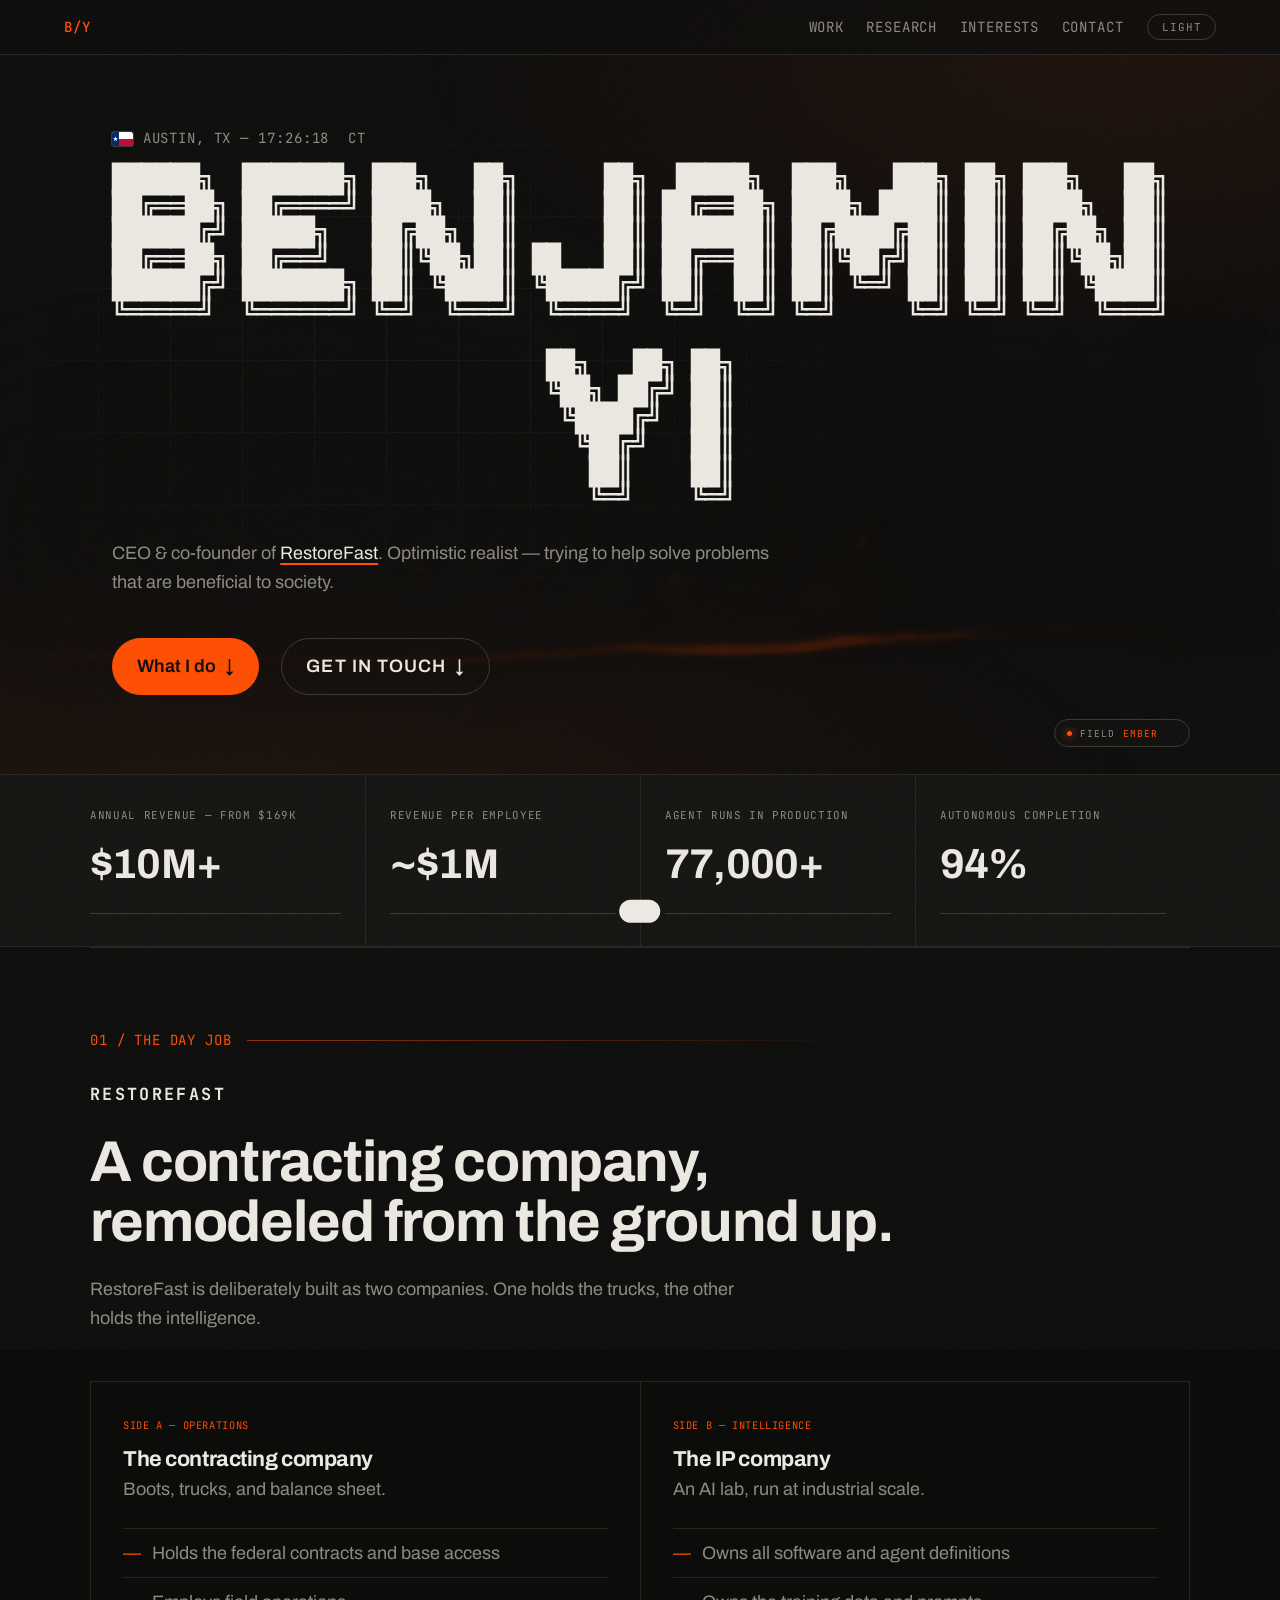
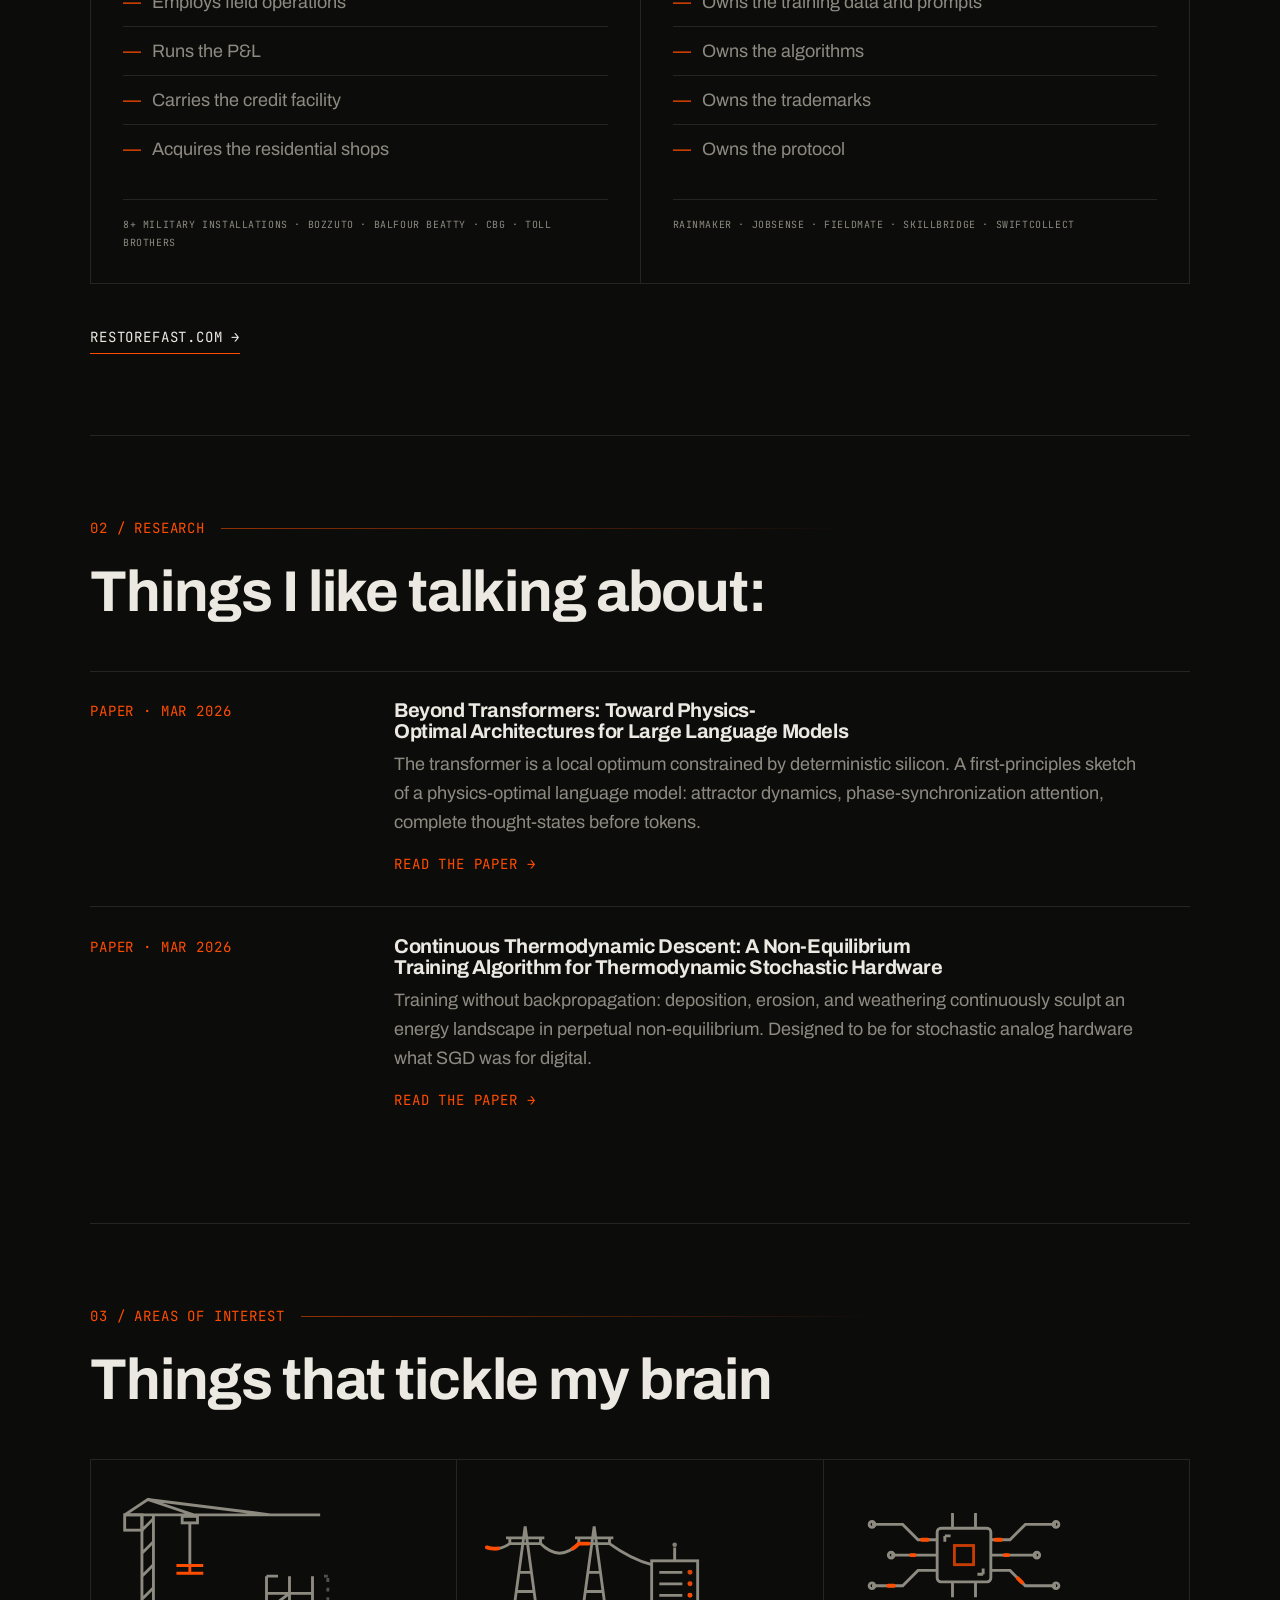
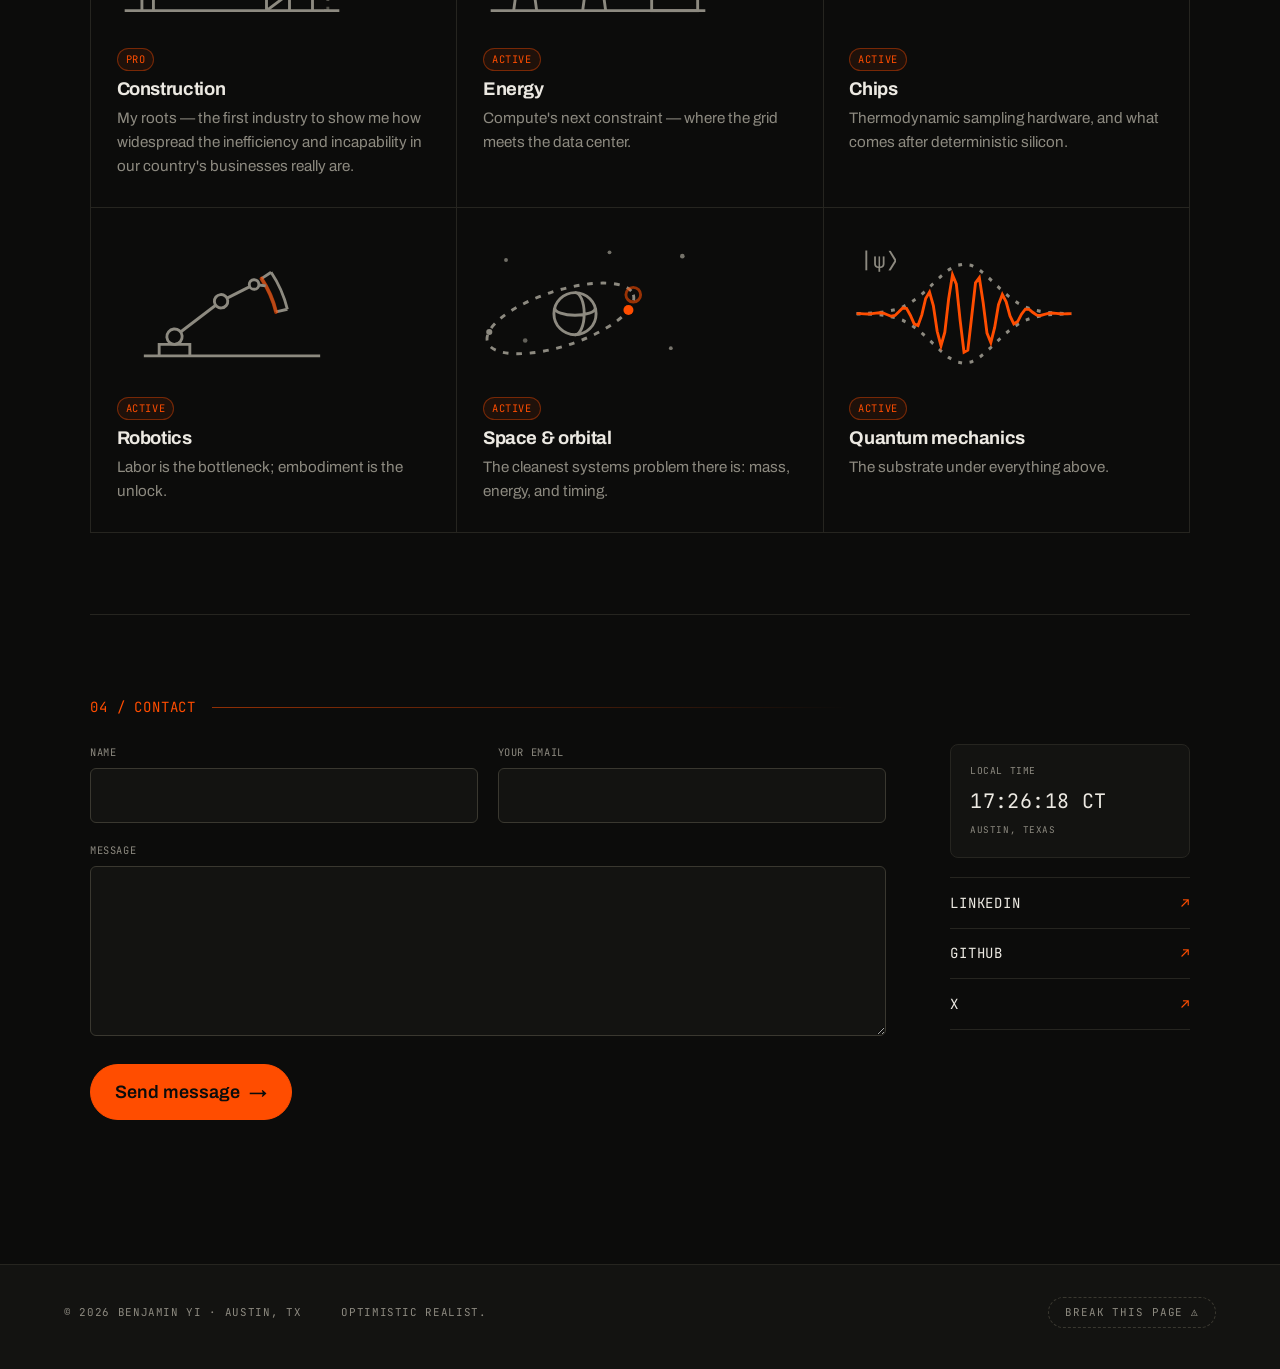
==== index.html @ d6b9c9cd "Add a ThreeUI-inspired interaction layer Draws on the ThreeUI catalog (procedural backgrounds, point" ====
<!doctype html>
<html lang="en" data-theme="dark">
<head>
  <meta charset="utf-8">
  <meta name="viewport" content="width=device-width, initial-scale=1">
  <title>Benjamin Yi — CEO &amp; Co-Founder, RestoreFast</title>
  <meta name="description" content="Benjamin Yi is CEO &amp; co-founder of RestoreFast, an AI-native contracting platform serving military housing nationwide — $169K to $10M+ in 18 months with a team of ten and a proprietary agent runtime.">
  <link rel="canonical" href="https://benyi.ai/">
  <meta property="og:title" content="Benjamin Yi — CEO &amp; Co-Founder, RestoreFast">
  <meta property="og:description" content="CEO &amp; co-founder of RestoreFast, an AI-native contracting platform serving military housing nationwide. Research on thermodynamic computing for language models.">
  <meta property="og:type" content="website">
  <meta property="og:url" content="https://benyi.ai/">
  <meta property="og:image" content="https://benyi.ai/og.png">
  <meta property="og:image:width" content="1200">
  <meta property="og:image:height" content="630">
  <meta name="twitter:card" content="summary_large_image">
  <meta name="theme-color" content="#0c0c0b">

  <link rel="icon" href="/favicon.ico" sizes="any">
  <link rel="icon" type="image/svg+xml" href="/favicon.svg">
  <link rel="icon" type="image/png" sizes="48x48" href="/icon-48.png">
  <link rel="apple-touch-icon" href="/apple-touch-icon.png">
  <link rel="manifest" href="/site.webmanifest">

  <link rel="preconnect" href="https://fonts.googleapis.com">
  <link rel="preconnect" href="https://fonts.gstatic.com" crossorigin>
  <link href="https://fonts.googleapis.com/css2?family=Archivo:wdth,wght@62..125,100..900&family=JetBrains+Mono:wght@400;500&display=swap" rel="stylesheet">

  <link rel="stylesheet" href="styles.css">

  <script>
    // Set theme before first paint to avoid a flash of the wrong scheme.
    (function () {
      document.documentElement.classList.add('js');
      try {
        var t = localStorage.getItem('theme');
        if (!t) t = 'dark'; // site defaults to dark; toggle preference persists
        document.documentElement.dataset.theme = t;
      } catch (e) { /* default stays dark */ }
    })();
  </script>

  <script type="application/ld+json">
  {
    "@context": "https://schema.org",
    "@type": "Person",
    "name": "Benjamin Yi",
    "url": "https://benyi.ai",
    "jobTitle": "CEO & Co-Founder",
    "worksFor": { "@type": "Organization", "name": "RestoreFast", "url": "https://www.restorefast.com" },
    "alumniOf": { "@type": "CollegeOrUniversity", "name": "University of Maryland - College Park" },
    "address": { "@type": "PostalAddress", "addressLocality": "Austin", "addressRegion": "TX", "addressCountry": "US" },
    "sameAs": [
      "https://www.linkedin.com/in/bencyi",
      "https://github.com/bencyi",
      "https://x.com/benc_yi"
    ]
  }
  </script>
</head>
<body>
  <a class="skip mono" href="#work">Skip the intro →</a>

  <!-- Film grain over everything; purely decorative. -->
  <div class="noise" aria-hidden="true"></div>

  <header class="site-head">
    <a class="mark mono" href="#top" aria-label="Benjamin Yi — back to top">B/Y</a>
    <nav class="site-nav site-nav--dock mono" aria-label="Primary">
      <a href="#work">Work</a>
      <a href="#research">Research</a>
      <a href="#interests">Interests</a>
      <a href="#contact">Contact</a>
    </nav>
    <button id="themeToggle" class="theme-toggle mono" type="button" aria-label="Switch color theme">
      <span class="theme-toggle__dark">DARK</span><span class="theme-toggle__light">LIGHT</span>
    </button>
  </header>

  <main id="top">

    <!-- ============ HERO ============ -->
    <section class="hero" aria-label="Introduction">
      <p class="eyebrow mono">
        <svg class="hero__flag" viewBox="0 0 24 16" aria-label="Texas flag" role="img">
          <rect width="24" height="16" fill="#fff"/>
          <rect y="8" width="24" height="8" fill="#bf0a30"/>
          <rect width="8" height="16" fill="#002868"/>
          <polygon fill="#fff" points="4,5.2 4.71,7.03 6.66,7.13 5.14,8.37 5.65,10.27 4,9.2 2.35,10.27 2.86,8.37 1.34,7.13 3.29,7.03"/>
        </svg>
        AUSTIN, TX — <time id="clock" datetime="">--:--:--</time>&nbsp;CT
      </p>

      <h1 id="heroName" class="hero__name" aria-label="Benjamin Yi">
<pre id="heroAscii" class="hero__ascii" aria-hidden="true">
██████╗  ███████╗ ███╗   ██╗      ██╗  █████╗  ███╗   ███╗ ██╗ ███╗   ██╗
██╔══██╗ ██╔════╝ ████╗  ██║      ██║ ██╔══██╗ ████╗ ████║ ██║ ████╗  ██║
██████╔╝ █████╗   ██╔██╗ ██║      ██║ ███████║ ██╔████╔██║ ██║ ██╔██╗ ██║
██╔══██╗ ██╔══╝   ██║╚██╗██║ ██   ██║ ██╔══██║ ██║╚██╔╝██║ ██║ ██║╚██╗██║
██████╔╝ ███████╗ ██║ ╚████║ ╚█████╔╝ ██║  ██║ ██║ ╚═╝ ██║ ██║ ██║ ╚████║
╚═════╝  ╚══════╝ ╚═╝  ╚═══╝  ╚════╝  ╚═╝  ╚═╝ ╚═╝     ╚═╝ ╚═╝ ╚═╝  ╚═══╝

██╗   ██╗ ██╗
╚██╗ ██╔╝ ██║
 ╚████╔╝  ██║
  ╚██╔╝   ██║
   ██║    ██║
   ╚═╝    ╚═╝</pre>
      </h1>

      <p class="lede">
        CEO &amp; co-founder of <a href="https://www.restorefast.com" rel="noopener">RestoreFast</a>.
        Optimistic realist — trying to help solve problems that are beneficial to society.
      </p>

      <div class="hero__cta">
        <a class="btn" href="#work">What I do <span aria-hidden="true">↓</span></a>
        <a class="btn btn--ghost mono" href="#contact">GET IN TOUCH <span aria-hidden="true">↓</span></a>
      </div>

      <!-- Variant picker for the procedural field behind the name.
           Revealed by main.js only once a WebGL context actually exists. -->
      <button id="fieldCtl" class="field-ctl" type="button" hidden
              title="Cycle the procedural field behind the name">
        <span class="field-ctl__dot" aria-hidden="true"></span>
        FIELD<span class="field-ctl__val" id="fieldCtlVal">EMBER</span>
      </button>
    </section>

    <!-- ============ STATS ============ -->
    <section class="stats" aria-label="By the numbers">
      <dl class="stats__grid">
        <div class="stat reveal" style="--scan-delay: 0ms">
          <dt class="mono">ANNUAL REVENUE — FROM $169K</dt>
          <dd><span class="count" data-count="10" data-prefix="$" data-suffix="M+">$10M+</span><span class="stat__meter" aria-hidden="true"></span></dd>
        </div>
        <div class="stat reveal" style="--scan-delay: 90ms">
          <dt class="mono">REVENUE PER EMPLOYEE</dt>
          <dd>~$1M<span class="stat__meter" aria-hidden="true"></span></dd>
        </div>
        <div class="stat reveal" style="--scan-delay: 180ms">
          <dt class="mono">AGENT RUNS IN PRODUCTION</dt>
          <dd><span class="count" data-count="77000" data-suffix="+">77,000+</span><span class="stat__meter" aria-hidden="true"></span></dd>
        </div>
        <div class="stat reveal" style="--scan-delay: 270ms">
          <dt class="mono">AUTONOMOUS COMPLETION</dt>
          <dd><span class="count" data-count="94" data-suffix="%">94%</span><span class="stat__meter" aria-hidden="true"></span></dd>
        </div>
      </dl>
    </section>

    <!-- ============ 01 WORK ============ -->
    <section id="work" class="section">
      <p class="section__no mono reveal">01 / THE DAY JOB</p>
      <span class="split__brand reveal">
        <img class="rf-logo rf-logo--ondark" src="https://www.restorefast.com/brand/logo-light.png" alt="RestoreFast" loading="lazy"
             onerror="this.closest('.split__brand').classList.add('noimg')">
        <img class="rf-logo rf-logo--onlight" src="https://www.restorefast.com/brand/logo.png" alt="RestoreFast" loading="lazy"
             onerror="this.closest('.split__brand').classList.add('noimg')">
        <span class="split__wordmark mono" aria-hidden="true">RESTOREFAST</span>
      </span>
      <h2 class="reveal">A contracting company, remodeled from the ground&nbsp;up.</h2>
      <p class="section__intro reveal">
        RestoreFast is deliberately built as two companies. One holds the trucks,
        the other holds the intelligence.
      </p>

      <div class="split reveal">
        <article class="split__panel spot">
          <p class="split__label mono">SIDE A — OPERATIONS</p>
          <h3>The contracting company</h3>
          <p class="split__sub">Boots, trucks, and balance sheet.</p>
          <ul class="split__list">
            <li>Holds the federal contracts and base access</li>
            <li>Employs field operations</li>
            <li>Runs the P&amp;L</li>
            <li>Carries the credit facility</li>
            <li>Acquires the residential shops</li>
          </ul>
          <p class="split__foot mono">8+ MILITARY INSTALLATIONS · BOZZUTO · BALFOUR BEATTY · CBG · TOLL BROTHERS</p>
        </article>

        <article class="split__panel spot">
          <p class="split__label mono">SIDE B — INTELLIGENCE</p>
          <h3>The IP company</h3>
          <p class="split__sub">An AI lab, run at industrial scale.</p>
          <ul class="split__list">
            <li>Owns all software and agent definitions</li>
            <li>Owns the training data and prompts</li>
            <li>Owns the algorithms</li>
            <li>Owns the trademarks</li>
            <li>Owns the protocol</li>
          </ul>
          <p class="split__foot mono">RAINMAKER · JOBSENSE · FIELDMATE · SKILLBRIDGE · SWIFTCOLLECT</p>
        </article>
      </div>

      <a class="section__link mono reveal" href="https://www.restorefast.com" rel="noopener">RESTOREFAST.COM <span aria-hidden="true">→</span></a>
    </section>


    <!-- ============ 02 RESEARCH ============ -->
    <section id="research" class="section">
      <p class="section__no mono reveal">02 / RESEARCH</p>
      <h2 class="reveal">Things I like talking&nbsp;about:</h2>

      <ul class="rows rows--papers">
        <li class="row row--paper spot reveal">
          <a class="paper-link" href="papers/beyond-transformers.html">
            <span class="row__tag mono">PAPER · MAR 2026</span>
            <span class="paper-link__body">
              <h3>Beyond Transformers: Toward Physics-Optimal Architectures for Large Language Models</h3>
              <p>The transformer is a local optimum constrained by deterministic silicon. A
                 first-principles sketch of a physics-optimal language model: attractor dynamics,
                 phase-synchronization attention, complete thought-states before tokens.</p>
              <span class="mono paper-link__cta">READ THE PAPER <span aria-hidden="true">→</span></span>
            </span>
          </a>
        </li>
        <li class="row row--paper spot reveal">
          <a class="paper-link" href="papers/continuous-thermodynamic-descent.html">
            <span class="row__tag mono">PAPER · MAR 2026</span>
            <span class="paper-link__body">
              <h3>Continuous Thermodynamic Descent: A Non-Equilibrium Training Algorithm for Thermodynamic Stochastic Hardware</h3>
              <p>Training without backpropagation: deposition, erosion, and weathering continuously
                 sculpt an energy landscape in perpetual non-equilibrium. Designed to be for
                 stochastic analog hardware what SGD was for digital.</p>
              <span class="mono paper-link__cta">READ THE PAPER <span aria-hidden="true">→</span></span>
            </span>
          </a>
        </li>
      </ul>
    </section>

    <!-- ============ 03 INTERESTS ============ -->
    <section id="interests" class="section">
      <p class="section__no mono reveal">03 / AREAS OF INTEREST</p>
      <h2 class="reveal">Things that tickle my&nbsp;brain</h2>

      <ul class="interests">
        <li class="icard spot reveal">
          <!-- A working tower crane: hoist a beam, traverse the jib, place it
               on the building going up at right. One 11s pick-and-place cycle;
               every leg eased, all animations share the master clock. -->
          <svg class="icard__art" viewBox="0 0 120 70" fill="none" stroke="currentColor" stroke-width="1.5" aria-hidden="true">
            <path d="M4 64 H116"/>
            <path d="M13 64 V14 M19 64 V14 M13 58 L19 52 M13 46 L19 40 M13 34 L19 28 M13 22 L19 16"/>
            <path d="M4 14 H106 M4 14 L16 6 L40 14 M16 6 L80 14"/>
            <rect x="4" y="14" width="9" height="8"/>
            <path d="M78 64 V46 M102 64 V46 M90 64 V46 M78 55 H102 M78 64 L90 55 M78 46 H84"/>
            <path d="M110 64 V46 M108 64 H112 M108 46 H112" stroke-dasharray="2 3" opacity="0.55"/>
            <g class="acc" opacity="0">
              <animate attributeName="opacity" values="0;0;1;1;0" keyTimes="0;0.66;0.68;0.97;1" dur="11s" repeatCount="indefinite"/>
              <path d="M86 42 H100 M86 46 H100 M93 42 V46"/>
            </g>
            <line class="acc" x1="78" y1="46" x2="102" y2="46" opacity="0">
              <animate attributeName="opacity" values="0;0;0.8;0;0" keyTimes="0;0.68;0.72;0.84;1" dur="11s" repeatCount="indefinite"/>
            </line>
            <g>
              <animateTransform attributeName="transform" type="translate" calcMode="spline"
                values="38 0;38 0;93 0;93 0;38 0;38 0" keyTimes="0;0.28;0.5;0.84;0.94;1"
                keySplines="0 0 1 1;0.42 0 0.58 1;0 0 1 1;0.42 0 0.58 1;0 0 1 1"
                dur="11s" repeatCount="indefinite"/>
              <rect x="-4" y="14.8" width="8" height="3.4"/>
              <line x1="0" y1="18.2" x2="0" y2="52">
                <animate attributeName="y2" calcMode="spline"
                  values="52;52;24;24;37;37;22;22;52" keyTimes="0;0.05;0.25;0.52;0.66;0.72;0.82;0.94;1"
                  keySplines="0 0 1 1;0.42 0 0.58 1;0 0 1 1;0.42 0 0.58 1;0 0 1 1;0.42 0 0.58 1;0 0 1 1;0.3 0 0.5 1"
                  dur="11s" repeatCount="indefinite"/>
              </line>
              <g>
                <animateTransform attributeName="transform" type="translate" calcMode="spline"
                  values="0 52;0 52;0 24;0 24;0 37;0 37;0 22;0 22;0 52" keyTimes="0;0.05;0.25;0.52;0.66;0.72;0.82;0.94;1"
                  keySplines="0 0 1 1;0.42 0 0.58 1;0 0 1 1;0.42 0 0.58 1;0 0 1 1;0.42 0 0.58 1;0 0 1 1;0.3 0 0.5 1"
                  dur="11s" repeatCount="indefinite"/>
                <path d="M0 0 V5"/>
                <g class="acc">
                  <animate attributeName="opacity" values="1;1;0;0" keyTimes="0;0.66;0.68;1" dur="11s" repeatCount="indefinite"/>
                  <path d="M-7 5 H7 M-7 9 H7 M0 5 V9"/>
                </g>
              </g>
            </g>
          </svg>
          <span class="icard__tag mono">PRO</span>
          <h3>Construction</h3>
          <p>My roots — the first industry to show me how widespread the
             inefficiency and incapability in our country's businesses really are.</p>
        </li>

        <li class="icard spot reveal">
          <!-- Where the grid meets the data center, literally: HV pylons,
               sagging conductors, power pulses riding the line, and a data
               center whose load LEDs blink in rhythm with each arrival. -->
          <svg class="icard__art" viewBox="0 0 120 70" fill="none" stroke="currentColor" stroke-width="1.5" aria-hidden="true">
            <path d="M4 64 H116"/>
            <path d="M16 64 L22 20 M28 64 L22 20 M12 26 H32 M14 26 V29 M30 26 V29 M18.7 44 H25.3 M17.4 54 H26.6"/>
            <path d="M52 64 L58 20 M64 64 L58 20 M48 26 H68 M50 26 V29 M66 26 V29 M54.7 44 H61.3 M53.4 54 H62.6"/>
            <path d="M2 31 Q8 33 14 29 L30 29 Q40 39 50 29 L66 29 Q77 37 88 40"/>
            <rect x="88" y="38" width="24" height="26"/>
            <path d="M92 44 H104 M92 50 H104 M92 56 H104 M100 38 V31"/>
            <circle cx="100" cy="29.6" r="1.2" fill="currentColor" stroke="none">
              <animate attributeName="opacity" values="0.3;1;0.3" dur="2.8s" repeatCount="indefinite"/>
            </circle>
            <path class="acc" d="M2 31 Q8 33 14 29 L30 29 Q40 39 50 29 L66 29 Q77 37 88 40"
                  pathLength="100" stroke-width="2" stroke-linecap="round"
                  stroke-dasharray="10 190" stroke-dashoffset="10">
              <animate attributeName="stroke-dashoffset" values="10;-100" dur="2.8s" repeatCount="indefinite"/>
            </path>
            <path class="acc" d="M2 31 Q8 33 14 29 L30 29 Q40 39 50 29 L66 29 Q77 37 88 40"
                  pathLength="100" stroke-width="2" stroke-linecap="round"
                  stroke-dasharray="10 190" stroke-dashoffset="10">
              <animate attributeName="stroke-dashoffset" values="10;-100" dur="2.8s" begin="1.4s" repeatCount="indefinite"/>
            </path>
            <circle class="acc" cx="108" cy="44" r="1.3" fill="currentColor" stroke="none" opacity="0.5">
              <animate attributeName="opacity" values="0.25;1;0.25" keyTimes="0;0.12;1" dur="1.4s" begin="1.15s" repeatCount="indefinite"/>
            </circle>
            <circle class="acc" cx="108" cy="50" r="1.3" fill="currentColor" stroke="none" opacity="0.5">
              <animate attributeName="opacity" values="0.25;1;0.25" keyTimes="0;0.12;1" dur="1.4s" begin="1.25s" repeatCount="indefinite"/>
            </circle>
            <circle class="acc" cx="108" cy="56" r="1.3" fill="currentColor" stroke="none" opacity="0.5">
              <animate attributeName="opacity" values="0.25;1;0.25" keyTimes="0;0.12;1" dur="1.4s" begin="1.35s" repeatCount="indefinite"/>
            </circle>
          </svg>
          <span class="icard__tag mono">ACTIVE</span>
          <h3>Energy</h3>
          <p>Compute's next constraint — where the grid meets the data center.</p>
        </li>

        <li class="icard spot reveal">
          <!-- A die on its board: Manhattan-routed traces with signal pulses
               flowing in on the left, out on the right, the core breathing. -->
          <svg class="icard__art" viewBox="0 0 120 70" fill="none" stroke="currentColor" stroke-width="1.5" aria-hidden="true">
            <rect x="46" y="21" width="28" height="28" rx="2"/>
            <rect class="acc" x="55" y="30" width="10" height="10">
              <animate attributeName="opacity" values="0.5;1;0.5" keyTimes="0;0.5;1" calcMode="spline"
                keySplines="0.42 0 0.58 1;0.42 0 0.58 1" dur="3s" repeatCount="indefinite"/>
            </rect>
            <path d="M50 25 H53 M50 25 V28 M70 45 H67 M70 45 V42"/>
            <path d="M46 27 H36 L28 19 H12 M46 35 H22 M46 43 H36 L28 51 H12"/>
            <path d="M74 27 H84 L92 19 H108 M74 35 H98 M74 43 H84 L92 51 H108"/>
            <path d="M54 21 V13 M66 21 V13 M54 49 V57 M66 49 V57"/>
            <circle cx="12" cy="19" r="1.5"/><circle cx="22" cy="35" r="1.5"/><circle cx="12" cy="51" r="1.5"/>
            <circle cx="108" cy="19" r="1.5"/><circle cx="98" cy="35" r="1.5"/><circle cx="108" cy="51" r="1.5"/>
            <path class="acc" d="M46 27 H36 L28 19 H12" pathLength="100" stroke-width="2" stroke-linecap="round"
                  stroke-dasharray="8 192" stroke-dashoffset="-100">
              <animate attributeName="stroke-dashoffset" values="-100;8" dur="2.2s" repeatCount="indefinite"/>
            </path>
            <path class="acc" d="M46 35 H22" pathLength="100" stroke-width="2" stroke-linecap="round"
                  stroke-dasharray="8 192" stroke-dashoffset="-100">
              <animate attributeName="stroke-dashoffset" values="-100;8" dur="3.1s" begin="2s" repeatCount="indefinite"/>
            </path>
            <path class="acc" d="M46 43 H36 L28 51 H12" pathLength="100" stroke-width="2" stroke-linecap="round"
                  stroke-dasharray="8 192" stroke-dashoffset="-100">
              <animate attributeName="stroke-dashoffset" values="-100;8" dur="2.7s" begin="1.2s" repeatCount="indefinite"/>
            </path>
            <path class="acc" d="M74 27 H84 L92 19 H108" pathLength="100" stroke-width="2" stroke-linecap="round"
                  stroke-dasharray="8 192" stroke-dashoffset="8">
              <animate attributeName="stroke-dashoffset" values="8;-100" dur="2s" begin="0.5s" repeatCount="indefinite"/>
            </path>
            <path class="acc" d="M74 35 H98" pathLength="100" stroke-width="2" stroke-linecap="round"
                  stroke-dasharray="8 192" stroke-dashoffset="8">
              <animate attributeName="stroke-dashoffset" values="8;-100" dur="1.9s" begin="2.6s" repeatCount="indefinite"/>
            </path>
            <path class="acc" d="M74 43 H84 L92 51 H108" pathLength="100" stroke-width="2" stroke-linecap="round"
                  stroke-dasharray="8 192" stroke-dashoffset="8">
              <animate attributeName="stroke-dashoffset" values="8;-100" dur="2.5s" begin="1.6s" repeatCount="indefinite"/>
            </path>
          </svg>
          <span class="icard__tag mono">ACTIVE</span>
          <h3>Chips</h3>
          <p>Thermodynamic sampling hardware, and what comes after deterministic silicon.</p>
        </li>

        <li class="icard spot reveal">
          <!-- An articulated arm welding two curved panels. The torch pivots
               about the shoulder, so its tip sweeps an arc of radius 54.6
               about (30,52) — the seam IS that arc, and the bead's dashoffset
               shares the rotation's easing, so the weld front tracks the tip
               exactly. Sparks fly while the bead is laid, then it cools. -->
          <svg class="icard__art" viewBox="0 0 120 70" fill="none" stroke="currentColor" stroke-width="1.5" aria-hidden="true">
            <path d="M14 62 H106"/>
            <path d="M22 62 V56 H38 V62"/>
            <path d="M80.4 18.4 A60.6 60.6 0 0 1 88.9 37.7 M75.4 21.7 L80.4 18.4 M83 39.1 L88.9 37.7"/>
            <path d="M75.4 21.7 A54.6 54.6 0 0 1 83 39.1" opacity="0.45"/>
            <path class="acc" d="M75.4 21.7 A54.6 54.6 0 0 1 83 39.1" pathLength="100" stroke-width="2"
                  stroke-linecap="round" stroke-dasharray="100" stroke-dashoffset="100">
              <animate attributeName="stroke-dashoffset" values="100;0;0" keyTimes="0;0.5;1" calcMode="spline"
                keySplines="0.42 0 0.58 1;0 0 1 1" dur="7s" repeatCount="indefinite"/>
              <animate attributeName="opacity" values="1;1;1;0;0" keyTimes="0;0.58;0.78;0.9;1" dur="7s" repeatCount="indefinite"/>
            </path>
            <g>
              <animateTransform attributeName="transform" type="rotate" calcMode="spline"
                values="-10 30 52;10 30 52;10 30 52;-10 30 52;-10 30 52" keyTimes="0;0.5;0.58;0.94;1"
                keySplines="0.42 0 0.58 1;0 0 1 1;0.42 0 0.58 1;0 0 1 1" dur="7s" repeatCount="indefinite"/>
              <circle cx="30" cy="52" r="4"/>
              <path d="M33.4 49.9 L53 37.8"/>
              <circle cx="56" cy="36" r="3.5"/>
              <path d="M59.3 34.7 L71.7 29.9"/>
              <g>
                <animateTransform attributeName="transform" type="rotate" calcMode="spline"
                  values="5 74 29;-5 74 29;-5 74 29;5 74 29;5 74 29" keyTimes="0;0.5;0.58;0.94;1"
                  keySplines="0.42 0 0.58 1;0 0 1 1;0.42 0 0.58 1;0 0 1 1" dur="7s" repeatCount="indefinite"/>
                <circle cx="74" cy="29" r="2.5"/>
                <path d="M76.5 29.4 L80 30"/>
                <g>
                  <animate attributeName="opacity" values="1;0;1" keyTimes="0;0.52;0.99" calcMode="discrete" dur="7s" repeatCount="indefinite"/>
                  <circle class="acc" cx="80.6" cy="30.1" r="1.1" fill="currentColor" stroke="none"/>
                  <g class="acc" stroke-width="1">
                    <animate attributeName="opacity" values="1;0.3;0.85;0.15" dur="0.16s" repeatCount="indefinite"/>
                    <path d="M80 30 l4 -1.5 M80 30 l3.2 2.2 M80 30 l1.4 -3.6"/>
                  </g>
                </g>
              </g>
            </g>
          </svg>
          <span class="icard__tag mono">ACTIVE</span>
          <h3>Robotics</h3>
          <p>Labor is the bottleneck; embodiment is the unlock.</p>
        </li>

        <li class="icard spot reveal">
          <!-- A real Kepler orbit (e = 0.2, planet at the focus): the keyframes
               sample the eccentric anomaly E at every 15° with keyTimes from
               the mean anomaly M = E − e·sinE, so the satellite genuinely
               speeds up through periapsis and coasts at apoapsis, pinging the
               planet at closest approach. A companion trails half a period
               behind. Stars twinkle on their own clocks. -->
          <svg class="icard__art" viewBox="0 0 120 70" fill="none" stroke="currentColor" stroke-width="1.5" aria-hidden="true">
            <g fill="currentColor" stroke="none">
              <circle cx="12" cy="12" r="1"><animate attributeName="opacity" values="0.25;1;0.25" dur="3.8s" repeatCount="indefinite"/></circle>
              <circle cx="104" cy="10" r="1.2"><animate attributeName="opacity" values="0.25;1;0.25" dur="4.6s" begin="0.7s" repeatCount="indefinite"/></circle>
              <circle cx="98" cy="58" r="1"><animate attributeName="opacity" values="0.25;1;0.25" dur="3.2s" begin="1.9s" repeatCount="indefinite"/></circle>
              <circle cx="22" cy="54" r="1.2"><animate attributeName="opacity" values="0.25;1;0.25" dur="5.1s" begin="1.1s" repeatCount="indefinite"/></circle>
              <circle cx="66" cy="8" r="1"><animate attributeName="opacity" values="0.25;1;0.25" dur="4.3s" begin="2.6s" repeatCount="indefinite"/></circle>
            </g>
            <g transform="rotate(-18 48 40)">
              <ellipse cx="40" cy="40" rx="40" ry="14.4" stroke-dasharray="3 4"/>
            </g>
            <circle cx="48" cy="40" r="11"/>
            <path d="M48 29 A4.8 11 0 0 1 48 51 M37.4 37 A10.6 3.8 0 0 0 58.6 37"/>
            <circle class="acc" cx="78.4" cy="30.1" r="1" opacity="0.9">
              <animate attributeName="r" values="1;9;9" keyTimes="0;0.18;1" dur="12s" repeatCount="indefinite"/>
              <animate attributeName="opacity" values="0.9;0;0" keyTimes="0;0.18;1" dur="12s" repeatCount="indefinite"/>
            </circle>
            <circle cx="2.4" cy="54.8" r="1.6" fill="currentColor" stroke="none">
              <animate attributeName="cx" dur="12s" begin="-6s" repeatCount="indefinite"
                values="78.4;78.3;75.6;70.4;63.3;54.5;44.9;34.9;25.2;16.7;9.7;4.8;2.4;2.5;5.2;10.3;17.5;26.2;35.9;45.9;55.5;64.1;71.1;76;78.4"
                keyTimes="0;0.0334;0.0674;0.1025;0.1391;0.1776;0.2182;0.2609;0.3058;0.3525;0.4008;0.4501;0.5;0.5499;0.5992;0.6475;0.6942;0.7391;0.7818;0.8224;0.8609;0.8975;0.9326;0.9666;1"/>
              <animate attributeName="cy" dur="12s" begin="-6s" repeatCount="indefinite"
                values="30.1;34.1;38.6;43.4;48.2;52.5;56.2;58.9;60.6;60.9;60;58;54.8;50.9;46.3;41.5;36.8;32.4;28.7;26;24.4;24;24.9;27;30.1"
                keyTimes="0;0.0334;0.0674;0.1025;0.1391;0.1776;0.2182;0.2609;0.3058;0.3525;0.4008;0.4501;0.5;0.5499;0.5992;0.6475;0.6942;0.7391;0.7818;0.8224;0.8609;0.8975;0.9326;0.9666;1"/>
            </circle>
            <circle class="acc" cx="78.4" cy="30.1" r="2.6" fill="currentColor" stroke="none">
              <animate attributeName="cx" dur="12s" repeatCount="indefinite"
                values="78.4;78.3;75.6;70.4;63.3;54.5;44.9;34.9;25.2;16.7;9.7;4.8;2.4;2.5;5.2;10.3;17.5;26.2;35.9;45.9;55.5;64.1;71.1;76;78.4"
                keyTimes="0;0.0334;0.0674;0.1025;0.1391;0.1776;0.2182;0.2609;0.3058;0.3525;0.4008;0.4501;0.5;0.5499;0.5992;0.6475;0.6942;0.7391;0.7818;0.8224;0.8609;0.8975;0.9326;0.9666;1"/>
              <animate attributeName="cy" dur="12s" repeatCount="indefinite"
                values="30.1;34.1;38.6;43.4;48.2;52.5;56.2;58.9;60.6;60.9;60;58;54.8;50.9;46.3;41.5;36.8;32.4;28.7;26;24.4;24;24.9;27;30.1"
                keyTimes="0;0.0334;0.0674;0.1025;0.1391;0.1776;0.2182;0.2609;0.3058;0.3525;0.4008;0.4501;0.5;0.5499;0.5992;0.6475;0.6942;0.7391;0.7818;0.8224;0.8609;0.8975;0.9326;0.9666;1"/>
            </circle>
          </svg>
          <span class="icard__tag mono">ACTIVE</span>
          <h3>Space &amp; orbital</h3>
          <p>The cleanest systems problem there is: mass, energy, and timing.</p>
        </li>

        <li class="icard spot reveal">
          <svg class="icard__art" viewBox="0 0 120 70" fill="none" stroke="currentColor" stroke-width="1.5" aria-hidden="true">
            <!-- Uncertainty envelopes: breathe about y=40, and dim while the
                 wavefunction is collapsed by the periodic measurement. -->
            <g transform="translate(0 40)">
              <animateTransform attributeName="transform" type="scale" additive="sum" calcMode="spline"
                values="1 1;1 1.1;1 1" keyTimes="0;0.5;1" keySplines="0.42 0 0.58 1;0.42 0 0.58 1"
                dur="4.8s" repeatCount="indefinite"/>
              <animate attributeName="opacity" values="1;1;0.3;0.3;1;1" keyTimes="0;0.85;0.875;0.945;0.97;1" dur="7.2s" repeatCount="indefinite"/>
              <g transform="translate(0 -40)">
                <polyline stroke-dasharray="2 4" points="4,39.9 8,39.9 12,39.7 16,39.5 20,38.9 24,38.1 28,36.8 32,34.8 36,32.2 40,29.0 44,25.4 48,21.9 52,18.8 56,16.7 60,16.0 64,16.7 68,18.8 72,21.9 76,25.4 80,29.0 84,32.2 88,34.8 92,36.8 96,38.1 100,38.9 104,39.5 108,39.7 112,39.9 116,39.9"/>
                <polyline stroke-dasharray="2 4" points="4,40.1 8,40.1 12,40.3 16,40.5 20,41.1 24,41.9 28,43.2 32,45.2 36,47.8 40,51.0 44,54.6 48,58.1 52,61.2 56,63.3 60,64.0 64,63.3 68,61.2 72,58.1 76,54.6 80,51.0 84,47.8 88,45.2 92,43.2 96,41.9 100,41.1 104,40.5 108,40.3 112,40.1 116,40.1"/>
              </g>
            </g>
            <g>
            <animate attributeName="opacity" values="1;1;0;0;1;1" keyTimes="0;0.85;0.875;0.945;0.97;1" dur="7.2s" repeatCount="indefinite"/>
            <polyline class="acc" points="4,40.0 6,40.1 8,40.0 10,39.9 12,39.8 14,39.9 16,40.4 18,40.8 20,40.5 22,39.3 24,38.1 26,38.3 28,40.8 30,43.9 32,44.3 34,40.0 36,33.6 38,31.3 40,37.4 42,48.5 44,54.5 46,47.6 48,31.6 50,20.4 52,26.0 54,45.4 56,61.7 58,59.6 60,40.0 62,20.4 64,18.3 66,34.6 68,54.0 70,59.6 72,48.4 74,32.4 76,25.5 78,31.5 80,42.6 82,48.7 84,46.4 86,40.0 88,35.7 90,36.1 92,39.2 94,41.7 96,41.9 98,40.7 100,39.5 102,39.2 104,39.6 106,40.1 108,40.2 110,40.1 112,40.0 114,39.9 116,40.0">
              <animate attributeName="points" dur="2.4s" repeatCount="indefinite" values="4,40.0 6,40.1 8,40.0 10,39.9 12,39.8 14,39.9 16,40.4 18,40.8 20,40.5 22,39.3 24,38.1 26,38.3 28,40.8 30,43.9 32,44.3 34,40.0 36,33.6 38,31.3 40,37.4 42,48.5 44,54.5 46,47.6 48,31.6 50,20.4 52,26.0 54,45.4 56,61.7 58,59.6 60,40.0 62,20.4 64,18.3 66,34.6 68,54.0 70,59.6 72,48.4 74,32.4 76,25.5 78,31.5 80,42.6 82,48.7 84,46.4 86,40.0 88,35.7 90,36.1 92,39.2 94,41.7 96,41.9 98,40.7 100,39.5 102,39.2 104,39.6 106,40.1 108,40.2 110,40.1 112,40.0 114,39.9 116,40.0;
4,40.0 6,40.1 8,40.1 10,40.0 12,39.8 14,39.7 16,40.0 18,40.6 20,41.0 22,40.4 24,38.8 26,37.5 28,38.3 30,41.7 32,45.1 34,44.5 36,38.6 38,31.5 40,30.6 42,39.2 44,51.5 46,55.6 48,45.4 50,27.8 52,18.9 54,28.4 56,49.5 58,63.4 60,57.0 62,35.7 64,18.8 66,20.9 68,38.7 70,55.5 72,57.3 74,44.9 76,31.0 78,27.3 80,34.3 82,43.8 84,47.7 86,44.5 88,39.1 90,36.2 92,37.2 94,39.8 96,41.5 98,41.4 100,40.3 102,39.5 104,39.5 106,39.8 108,40.1 110,40.2 112,40.1 114,40.0 116,40.0;
4,40.0 6,40.0 8,40.1 10,40.1 12,39.9 14,39.6 16,39.6 18,40.1 20,40.9 22,41.3 24,40.2 26,38.1 28,36.8 30,38.5 32,42.9 34,46.4 36,44.4 38,36.7 40,29.3 42,30.5 44,41.8 46,54.5 48,56.0 50,42.4 52,24.1 54,18.3 56,31.8 58,53.5 60,64.0 62,53.5 64,31.8 66,18.3 68,24.1 70,42.4 72,56.0 74,54.5 76,41.8 78,30.5 80,29.3 82,36.7 84,44.4 86,46.4 88,42.9 90,38.5 92,36.8 94,38.1 96,40.2 98,41.3 100,40.9 102,40.1 104,39.6 106,39.6 108,39.9 110,40.1 112,40.1 114,40.0 116,40.0;
4,40.0 6,40.0 8,40.1 10,40.2 12,40.1 14,39.8 16,39.5 18,39.5 20,40.3 22,41.4 24,41.5 26,39.8 28,37.2 30,36.2 32,39.1 34,44.5 36,47.7 38,43.8 40,34.3 42,27.3 44,31.0 46,44.9 48,57.3 50,55.5 52,38.7 54,20.9 56,18.8 58,35.7 60,57.0 62,63.4 64,49.5 66,28.4 68,18.9 70,27.8 72,45.4 74,55.6 76,51.5 78,39.2 80,30.6 82,31.5 84,38.6 86,44.5 88,45.1 90,41.7 92,38.3 94,37.5 96,38.8 98,40.4 100,41.0 102,40.6 104,40.0 106,39.7 108,39.8 110,40.0 112,40.1 114,40.1 116,40.0;
4,40.0 6,39.9 8,40.0 10,40.1 12,40.2 14,40.1 16,39.6 18,39.2 20,39.5 22,40.7 24,41.9 26,41.7 28,39.2 30,36.1 32,35.7 34,40.0 36,46.4 38,48.7 40,42.6 42,31.5 44,25.5 46,32.4 48,48.4 50,59.6 52,54.0 54,34.6 56,18.3 58,20.4 60,40.0 62,59.6 64,61.7 66,45.4 68,26.0 70,20.4 72,31.6 74,47.6 76,54.5 78,48.5 80,37.4 82,31.3 84,33.6 86,40.0 88,44.3 90,43.9 92,40.8 94,38.3 96,38.1 98,39.3 100,40.5 102,40.8 104,40.4 106,39.9 108,39.8 110,39.9 112,40.0 114,40.1 116,40.0;
4,40.0 6,39.9 8,39.9 10,40.0 12,40.2 14,40.3 16,40.0 18,39.4 20,39.0 22,39.6 24,41.2 26,42.5 28,41.7 30,38.3 32,34.9 34,35.5 36,41.4 38,48.5 40,49.4 42,40.8 44,28.5 46,24.4 48,34.6 50,52.2 52,61.1 54,51.6 56,30.5 58,16.6 60,23.0 62,44.3 64,61.2 66,59.1 68,41.3 70,24.5 72,22.7 74,35.1 76,49.0 78,52.7 80,45.7 82,36.2 84,32.3 86,35.5 88,40.9 90,43.8 92,42.8 94,40.2 96,38.5 98,38.6 100,39.7 102,40.5 104,40.5 106,40.2 108,39.9 110,39.8 112,39.9 114,40.0 116,40.0;
4,40.0 6,40.0 8,39.9 10,39.9 12,40.1 14,40.4 16,40.4 18,39.9 20,39.1 22,38.7 24,39.8 26,41.9 28,43.2 30,41.5 32,37.1 34,33.6 36,35.6 38,43.3 40,50.7 42,49.5 44,38.2 46,25.5 48,24.0 50,37.6 52,55.9 54,61.7 56,48.2 58,26.5 60,16.0 62,26.5 64,48.2 66,61.7 68,55.9 70,37.6 72,24.0 74,25.5 76,38.2 78,49.5 80,50.7 82,43.3 84,35.6 86,33.6 88,37.1 90,41.5 92,43.2 94,41.9 96,39.8 98,38.7 100,39.1 102,39.9 104,40.4 106,40.4 108,40.1 110,39.9 112,39.9 114,40.0 116,40.0;
4,40.0 6,40.0 8,39.9 10,39.8 12,39.9 14,40.2 16,40.5 18,40.5 20,39.7 22,38.6 24,38.5 26,40.2 28,42.8 30,43.8 32,40.9 34,35.5 36,32.3 38,36.2 40,45.7 42,52.7 44,49.0 46,35.1 48,22.7 50,24.5 52,41.3 54,59.1 56,61.2 58,44.3 60,23.0 62,16.6 64,30.5 66,51.6 68,61.1 70,52.2 72,34.6 74,24.4 76,28.5 78,40.8 80,49.4 82,48.5 84,41.4 86,35.5 88,34.9 90,38.3 92,41.7 94,42.5 96,41.2 98,39.6 100,39.0 102,39.4 104,40.0 106,40.3 108,40.2 110,40.0 112,39.9 114,39.9 116,40.0;
4,40.0 6,40.1 8,40.0 10,39.9 12,39.8 14,39.9 16,40.4 18,40.8 20,40.5 22,39.3 24,38.1 26,38.3 28,40.8 30,43.9 32,44.3 34,40.0 36,33.6 38,31.3 40,37.4 42,48.5 44,54.5 46,47.6 48,31.6 50,20.4 52,26.0 54,45.4 56,61.7 58,59.6 60,40.0 62,20.4 64,18.3 66,34.6 68,54.0 70,59.6 72,48.4 74,32.4 76,25.5 78,31.5 80,42.6 82,48.7 84,46.4 86,40.0 88,35.7 90,36.1 92,39.2 94,41.7 96,41.9 98,40.7 100,39.5 102,39.2 104,39.6 106,40.1 108,40.2 110,40.1 112,40.0 114,39.9 116,40.0"/>
            </polyline>
            </g>
            <!-- The measurement: a dashed pointer sweeps in, the packet
                 collapses to a localized spike, then delocalizes again. -->
            <line class="acc" x1="60" y1="8" x2="60" y2="64" stroke-dasharray="2 3" opacity="0">
              <animate attributeName="opacity" values="0;0;0.7;0;0;0" keyTimes="0;0.82;0.85;0.9;0.95;1" dur="7.2s" repeatCount="indefinite"/>
            </line>
            <polyline class="acc" points="30,40 50,40 55,39 57,31 58.5,18 60,12 61.5,18 63,31 65,39 70,40 90,40" opacity="0">
              <animate attributeName="opacity" values="0;0;1;1;0;0" keyTimes="0;0.85;0.875;0.945;0.97;1" dur="7.2s" repeatCount="indefinite"/>
            </polyline>
            <text x="6" y="16" font-size="11" fill="currentColor" stroke="none" font-family="JetBrains Mono, monospace">|ψ⟩</text>
          </svg>
          <span class="icard__tag mono">ACTIVE</span>
          <h3>Quantum mechanics</h3>
          <p>The substrate under everything above.</p>
        </li>
      </ul>
    </section>


    <!-- ============ 04 CONTACT ============ -->
    <section id="contact" class="section section--contact">
      <p class="section__no mono reveal">04 / CONTACT</p>

      <div class="contact__grid">
      <form id="contactForm" class="cform reveal">
        <div class="cform__grid">
          <label class="cform__field">
            <span class="mono">NAME</span>
            <input type="text" name="name" autocomplete="name" required>
          </label>
          <label class="cform__field">
            <span class="mono">YOUR EMAIL</span>
            <input type="email" name="email" autocomplete="email" required>
          </label>
        </div>
        <label class="cform__field">
          <span class="mono">MESSAGE</span>
          <textarea name="message" rows="5" required></textarea>
        </label>
        <div class="cform__actions">
          <button class="btn" type="submit">Send message <span aria-hidden="true">→</span></button>
        </div>
      </form>

      <aside class="contact__rail reveal" aria-label="Elsewhere">
        <div class="rail-card spot">
          <p class="rail-card__label mono">LOCAL TIME</p>
          <p class="rail-card__time mono"><time id="clock2" datetime="">--:--:--</time> CT</p>
          <p class="rail-card__place mono">AUSTIN, TEXAS</p>
        </div>
        <ul class="rail-links">
          <li><a class="rail-link mono" href="https://www.linkedin.com/in/bencyi" rel="noopener">LINKEDIN <span aria-hidden="true">↗</span></a></li>
          <li><a class="rail-link mono" href="https://github.com/bencyi" rel="noopener">GITHUB <span aria-hidden="true">↗</span></a></li>
          <li><a class="rail-link mono" href="https://x.com/benc_yi" rel="noopener">X <span aria-hidden="true">↗</span></a></li>
        </ul>
      </aside>
      </div>
    </section>
  </main>

  <footer class="site-foot">
    <p class="mono">© 2026 BENJAMIN YI · AUSTIN, TX</p>
    <p class="mono site-foot__colophon">OPTIMISTIC REALIST.</p>
    <button id="breakBtn" class="break mono" type="button">
      BREAK THIS PAGE<span aria-hidden="true"> ⚠</span>
    </button>
  </footer>

  <div id="toast" class="toast mono" role="status" aria-live="polite"></div>

  <script src="main.js" defer></script>
</body>
</html>
---- styles.css ----
/* ==========================================================================
   Benjamin Yi — personal site
   Hand-written CSS. Two families: Archivo (variable, wdth+wght) / JetBrains Mono.
   Dark-first with a paper light theme. Texture over gloss. No frameworks.
   ========================================================================== */

/* ---------- tokens ---------- */

:root {
  --font-sans: "Archivo", system-ui, -apple-system, "Segoe UI", sans-serif;
  --font-mono: "JetBrains Mono", ui-monospace, SFMono-Regular, Menlo, monospace;

  --w: min(1100px, calc(100vw - 2 * var(--gutter)));
  --gutter: clamp(1.25rem, 5vw, 4rem);

  --ease-out: cubic-bezier(0.16, 1, 0.3, 1);
}

:root[data-theme="dark"] {
  color-scheme: dark;
  --bg: #0c0c0b;
  --surface: #131311;
  --ink: #ece9e2;
  --muted: #8d8a80;
  --accent: #ff4d00;
  --accent-ink: #0c0c0b;
  --line: #262520;
  --line-strong: #3a3830;
  --glow: rgba(255, 77, 0, 0.07);
  --noise-opacity: 0.05;
}

:root[data-theme="light"] {
  color-scheme: light;
  --bg: #f2efe7;
  --surface: #faf8f1;
  --ink: #181712;
  --muted: #6f6b5e;
  --accent: #bf3300; /* 4.9:1 on the paper background — WCAG AA for small text */
  --accent-ink: #f2efe7;
  --line: #dcd6c6;
  --line-strong: #c4bda9;
  --glow: rgba(214, 58, 0, 0.06);
  --noise-opacity: 0.07;
}

/* ---------- base ---------- */

* { box-sizing: border-box; }

html {
  scroll-behavior: smooth;
  scroll-padding-top: 6rem;
}

body {
  margin: 0;
  overflow-x: clip; /* the hero particle canvas bleeds past the content column */
  background: var(--bg);
  color: var(--ink);
  font-family: var(--font-sans);
  font-size: clamp(1rem, 0.95rem + 0.3vw, 1.125rem);
  line-height: 1.6;
  -webkit-font-smoothing: antialiased;
  transition: background-color 0.35s ease, color 0.35s ease;
}

.mono {
  font-family: var(--font-mono);
  font-size: 0.78em;
  letter-spacing: 0.06em;
}

a { color: var(--ink); text-decoration-color: var(--accent); text-decoration-thickness: 1.5px; text-underline-offset: 0.2em; }
a:hover { color: var(--accent); }

::selection { background: var(--accent); color: var(--accent-ink); }

:focus-visible {
  outline: 2px solid var(--accent);
  outline-offset: 3px;
  border-radius: 2px;
}

h1, h2, h3 { margin: 0; font-weight: 700; line-height: 1.05; letter-spacing: -0.02em; text-wrap: balance; }
p { margin: 0; }

/* ---------- chrome: skip link, grain, svg defs ---------- */

.skip {
  position: fixed;
  top: 0.75rem;
  left: 50%;
  translate: -50% -300%;
  z-index: 100;
  background: var(--accent);
  color: var(--accent-ink);
  padding: 0.5rem 1rem;
  border-radius: 999px;
  text-decoration: none;
  transition: translate 0.25s var(--ease-out);
}
.skip:focus-visible { translate: -50% 0; color: var(--accent-ink); }

.noise {
  position: fixed;
  inset: -50%;
  z-index: 90;
  pointer-events: none;
  opacity: var(--noise-opacity);
  background-image: url("data:image/svg+xml,%3Csvg xmlns='http://www.w3.org/2000/svg' width='240' height='240'%3E%3Cfilter id='n'%3E%3CfeTurbulence type='fractalNoise' baseFrequency='0.9' numOctaves='2' stitchTiles='stitch'/%3E%3C/filter%3E%3Crect width='100%25' height='100%25' filter='url(%23n)'/%3E%3C/svg%3E");
}

.svg-defs { position: absolute; width: 0; height: 0; overflow: hidden; }

/* ---------- header ---------- */

.site-head {
  position: fixed;
  inset: 0 0 auto 0;
  z-index: 80;
  display: flex;
  align-items: center;
  gap: 1.5rem;
  padding: 0.9rem var(--gutter);
  background: color-mix(in srgb, var(--bg) 78%, transparent);
  backdrop-filter: blur(10px);
  border-bottom: 1px solid var(--line);
}

.mark {
  font-weight: 500;
  text-decoration: none;
  color: var(--accent);
}

.site-nav { display: flex; gap: 1.4rem; margin-left: auto; }
.site-nav a { text-decoration: none; color: var(--muted); text-transform: uppercase; }
.site-nav a:hover { color: var(--accent); }

.theme-toggle {
  border: 1px solid var(--line-strong);
  background: transparent;
  color: var(--muted);
  border-radius: 999px;
  padding: 0.3rem 0.85rem;
  cursor: pointer;
  font-size: 0.68rem;
  letter-spacing: 0.08em;
}
.theme-toggle:hover { color: var(--accent); border-color: var(--accent); }
:root[data-theme="dark"]  .theme-toggle__dark  { display: none; }
:root[data-theme="light"] .theme-toggle__light { display: none; }

/* ---------- hero ---------- */

.hero {
  width: var(--w);
  margin-inline: auto;
  min-height: 86svh;
  display: flex;
  flex-direction: column;
  justify-content: center;
  padding-top: 6rem;
  padding-bottom: clamp(3rem, 5vh, 4.5rem);
  position: relative;
  /* Indent intro copy to the ASCII art's left edge: the art is 73 columns
     of mono (0.6em advance) centered in the column. JS refines this with
     the measured value once the canvas is live. */
  --ascii-fs: clamp(7px, calc((100vw - 2 * var(--gutter)) / 44), 25px);
  --hero-indent: max(0px, calc((var(--w) - var(--ascii-fs) * 43.8) / 2));
}

.hero > .eyebrow,
.hero > .lede,
.hero > .hero__cta {
  margin-left: var(--hero-indent, 0px);
  position: relative;
  z-index: 2;
}

/* faint structural grid behind the hero */
.hero::before {
  content: "";
  position: absolute;
  z-index: 1;
  inset: 0 calc(-1 * var(--gutter));
  background-image:
    linear-gradient(var(--line) 1px, transparent 1px),
    linear-gradient(90deg, var(--line) 1px, transparent 1px);
  background-size: 72px 72px;
  mask-image: radial-gradient(ellipse 75% 60% at 30% 45%, black 0%, transparent 70%);
  opacity: 0.42;
  pointer-events: none;
}

/* Static ember wash under the hero. This is the no-JS / no-WebGL floor:
   the procedural field paints on top of it when it can. */
.hero::after {
  content: "";
  position: absolute;
  z-index: 0;
  top: 0;
  left: 50%;
  translate: -50% 0;
  width: 100vw;
  height: 100%;
  background:
    /* a scrim over the copy zone: invisible without the field, and the
       thing that keeps the intro readable once the field is burning */
    radial-gradient(58% 42% at 26% 66%, color-mix(in srgb, var(--bg) 78%, transparent) 0%, transparent 75%),
    radial-gradient(120% 70% at 18% 108%, var(--glow) 0%, transparent 62%),
    radial-gradient(80% 55% at 88% 8%, var(--glow) 0%, transparent 70%);
  pointer-events: none;
}

.eyebrow {
  display: flex;
  flex-wrap: wrap;
  align-items: center;
  gap: 0.25rem 0.6rem;
  color: var(--muted);
  margin-bottom: 1.2rem;
}

.pulse {
  width: 8px;
  height: 8px;
  border-radius: 50%;
  background: var(--accent);
  box-shadow: 0 0 0 0 var(--accent);
  animation: pulse 2.4s infinite;
}
@keyframes pulse {
  0%   { box-shadow: 0 0 0 0 color-mix(in srgb, var(--accent) 60%, transparent); }
  70%  { box-shadow: 0 0 0 12px transparent; }
  100% { box-shadow: 0 0 0 0 transparent; }
}

.hero__name {
  position: relative;
  z-index: 2;
  margin: 0;
}

/* The name is ASCII art in a <pre>; the h1 carries the real text via
   aria-label. 73 columns of JetBrains Mono (0.6em advance) sized to fill
   the content width: (100vw - gutters) / (73 * 0.6) ≈ / 44. */
.hero__ascii {
  margin: 0;
  font-family: var(--font-mono);
  font-weight: 500;
  font-size: clamp(7px, calc((100vw - 2 * var(--gutter)) / 44), 25px);
  line-height: 1.06;
  letter-spacing: 0;
  color: var(--ink);
  user-select: none;
  text-align: center; /* each art line centers itself in the column */
}

/* When the particle canvas takes over, the <pre> keeps its layout box
   but stops painting. */
.hero__ascii.ghost { visibility: hidden; }

.hero__canvas {
  position: absolute;
  pointer-events: none;
}

.hero__name { cursor: crosshair; }

.hero__tag {
  font-size: clamp(1.35rem, 3vw, 2.2rem);
  font-weight: 300;
  margin-top: 1.6rem;
  letter-spacing: -0.01em;
  max-width: 26em;
  text-wrap: balance;
}

.lede {
  max-width: 38em;
  color: var(--muted);
  margin-top: 1.6rem;
}
.lede a { color: var(--ink); }
.lede a:hover { color: var(--accent); }

.hero__cta {
  display: flex;
  flex-wrap: wrap;
  align-items: center;
  gap: 1.4rem;
  margin-top: 2.6rem;
}

.hero__flag {
  width: 21px;
  height: 14px;
  border-radius: 2px;
  outline: 1px solid var(--line-strong);
  flex-shrink: 0;
}

/* ---------- buttons ---------- */

.btn {
  display: inline-flex;
  align-items: center;
  gap: 0.55rem;
  padding: 0.8rem 1.5rem;
  border-radius: 999px;
  border: 1px solid var(--accent);
  background: var(--accent);
  color: var(--accent-ink);
  font: inherit;
  font-weight: 600;
  text-decoration: none;
  cursor: pointer;
  transition: transform 0.25s var(--ease-out), background-color 0.25s ease, color 0.25s ease;
}
.btn:hover { transform: translateY(-2px); color: var(--accent-ink); }

.btn--ghost {
  background: transparent;
  color: var(--ink);
  border-color: var(--line-strong);
}
.btn--ghost:hover { border-color: var(--accent); color: var(--accent); }

/* ---------- stats ---------- */

.stats {
  border-block: 1px solid var(--line);
  background: var(--surface);
}

.stats__grid {
  width: var(--w);
  margin: 0 auto;
  display: grid;
  grid-template-columns: repeat(auto-fit, minmax(190px, 1fr));
}

.stat {
  padding: 2rem 1.5rem 2rem 0;
  border-left: 1px solid var(--line);
  padding-left: 1.5rem;
}
.stat:first-child { border-left: none; padding-left: 0; }

.stat dt { color: var(--muted); font-size: 0.68rem; }
.stat dd {
  margin: 0.4rem 0 0;
  font-size: clamp(1.8rem, 3.4vw, 2.6rem);
  font-weight: 700;
  font-variant-numeric: tabular-nums;
  letter-spacing: -0.02em;
}

/* ---------- sections ---------- */

.section {
  width: var(--w);
  margin-inline: auto;
  padding-block: clamp(4.5rem, 9vh, 7rem);
  border-top: 1px solid var(--line);
}
.section:first-of-type { border-top: none; }

.section__no {
  color: var(--accent);
  margin-bottom: 1.4rem;
}

.section h2 {
  font-size: clamp(2rem, 5.4vw, 3.6rem);
  max-width: 16em;
}

.section__intro {
  max-width: 38em;
  color: var(--muted);
  margin-top: 1.4rem;
}

.section__link {
  display: inline-block;
  margin-top: 2.6rem;
  color: var(--ink);
  text-decoration: none;
  border-bottom: 1px solid var(--accent);
  padding-bottom: 0.3rem;
}
.section__link:hover { color: var(--accent); }

/* rows (work + building) */

.rows {
  list-style: none;
  margin: 3rem 0 0;
  padding: 0;
}

.row {
  display: grid;
  grid-template-columns: minmax(0, 16rem) 1fr;
  gap: 1rem 3rem;
  padding-block: 1.8rem;
  border-top: 1px solid var(--line);
  transition: border-color 0.3s ease;
}
.row:hover { border-top-color: var(--accent); }

.row h3 { font-size: 1.25rem; }
.row p { color: var(--muted); max-width: 42em; }

.rows--tagged .row { grid-template-columns: minmax(0, 16rem) 1fr; align-items: baseline; }
.row__tag { color: var(--accent); }

/* paper cards (research section) */

.paper-link {
  display: grid;
  grid-template-columns: minmax(0, 16rem) 1fr;
  gap: 1rem 3rem;
  text-decoration: none;
  color: inherit;
}
.row--paper { display: block; padding-block: 0; }
.row--paper .paper-link { padding-block: 1.8rem; }
.row--paper h3 { font-size: 1.25rem; transition: color 0.25s ease; }
.paper-link:hover h3 { color: var(--accent); }
.paper-link:hover { color: inherit; }
.paper-link__body { display: block; }
.paper-link__body p { margin-top: 0.5rem; }
.paper-link__cta {
  display: inline-block;
  margin-top: 1rem;
  color: var(--accent);
}

@media (max-width: 720px) {
  .paper-link { grid-template-columns: 1fr; }
}

/* the two-company split */

.split {
  display: grid;
  grid-template-columns: 1fr 1fr;
  gap: 1px;
  background: var(--line);
  border: 1px solid var(--line);
  margin-top: 3rem;
}

.split__panel {
  position: relative;
  isolation: isolate;
  overflow: hidden;
  background: var(--bg);
  padding: 2.2rem 2rem 2rem;
  transition: background-color 0.3s ease;
}
.split__panel:hover { background: var(--surface); }

.split__label { color: var(--accent); font-size: 0.65rem; }

.split__brand {
  display: flex;
  align-items: center;
  height: 40px;
  margin-bottom: 1.1rem;
}
.rf-logo { max-height: 32px; max-width: 200px; width: auto; }
:root[data-theme="dark"]  .rf-logo--onlight { display: none; }
:root[data-theme="light"] .rf-logo--ondark  { display: none; }

/* If the brand image can't load, fall back to a text wordmark. */
.split__wordmark { display: none; font-size: 1.05rem; font-weight: 700; letter-spacing: 0.14em; }
.split__brand.noimg .rf-logo { display: none; }
.split__brand.noimg .split__wordmark { display: inline; }

.split__panel h3 { font-size: 1.35rem; margin-top: 0.9rem; }
.split__sub { color: var(--muted); margin-top: 0.3rem; }

.split__list {
  list-style: none;
  margin: 1.5rem 0 0;
  padding: 0;
}
.split__list li {
  padding: 0.6rem 0;
  border-top: 1px solid var(--line);
  color: var(--muted);
}
.split__list li::before {
  content: "—";
  color: var(--accent);
  margin-right: 0.7rem;
}

.split__foot {
  margin-top: 1.6rem;
  padding-top: 1rem;
  border-top: 1px solid var(--line);
  color: var(--muted);
  font-size: 0.62rem;
  line-height: 1.8;
}

@media (max-width: 820px) {
  .split { grid-template-columns: 1fr; }
}

/* interests */

.interests {
  list-style: none;
  margin: 3rem 0 0;
  padding: 0;
  display: grid;
  grid-template-columns: repeat(auto-fit, minmax(290px, 1fr));
  gap: 1px;
  background: var(--line);
  border: 1px solid var(--line);
}

.icard {
  position: relative;
  isolation: isolate;
  overflow: hidden;
  background: var(--bg);
  padding: 1.8rem 1.6rem;
  transition: background-color 0.3s ease;
}
.icard:hover { background: var(--surface); }

.icard__art {
  display: block;
  width: 100%;
  max-width: 230px;
  height: auto;
  color: var(--muted);
  margin-bottom: 1.3rem;
  transition: color 0.3s ease;
}
.icard:hover .icard__art { color: var(--ink); }
.icard__art .acc { stroke: var(--accent); }
.icard__art circle.acc[fill="currentColor"],
.icard__art .acc[fill="currentColor"] { fill: var(--accent); stroke: none; }

.icard__tag { color: var(--accent); font-size: 0.65rem; }
.icard h3 { font-size: 1.15rem; margin-top: 0.5rem; }
.icard p { color: var(--muted); margin-top: 0.4rem; font-size: 0.95rem; }

/* contact */

.section--contact { padding-bottom: clamp(6rem, 16vh, 11rem); }

.cform {
  margin-top: 1.6rem;
  max-width: 44rem;
}

.cform__grid {
  display: grid;
  grid-template-columns: 1fr 1fr;
  gap: 1.2rem;
}
@media (max-width: 720px) {
  .cform__grid { grid-template-columns: 1fr; }
}

.cform__field {
  display: block;
  margin-bottom: 1.2rem;
}
.cform__field > span {
  display: block;
  color: var(--muted);
  font-size: 0.65rem;
  margin-bottom: 0.45rem;
}

.cform input,
.cform textarea {
  width: 100%;
  background: var(--surface);
  border: 1px solid var(--line-strong);
  border-radius: 6px;
  color: var(--ink);
  font: inherit;
  padding: 0.75rem 0.9rem;
  transition: border-color 0.25s ease;
}
.cform textarea { resize: vertical; min-height: 7.5rem; }
.cform input:focus-visible,
.cform textarea:focus-visible {
  outline: none;
  border-color: var(--accent);
}

.cform__actions {
  display: flex;
  flex-wrap: wrap;
  align-items: center;
  gap: 1.2rem;
  margin-top: 0.4rem;
}
.cform__hint { color: var(--muted); font-size: 0.62rem; }

.contact__actions {
  display: flex;
  flex-wrap: wrap;
  gap: 0.9rem;
  margin-top: 2.6rem;
  padding-top: 2rem;
  border-top: 1px solid var(--line);
}

/* ---------- footer ---------- */

.site-foot {
  border-top: 1px solid var(--line);
  background: var(--surface);
  padding: 2rem var(--gutter) 2.6rem;
  display: flex;
  flex-wrap: wrap;
  align-items: center;
  gap: 0.8rem 2.5rem;
  color: var(--muted);
}
.site-foot p { font-size: 0.68rem; }

.break {
  margin-left: auto;
  border: 1px dashed var(--line-strong);
  background: transparent;
  color: var(--muted);
  border-radius: 999px;
  padding: 0.45rem 1rem;
  font-size: 0.68rem;
  letter-spacing: 0.08em;
  cursor: pointer;
  transition: color 0.25s ease, border-color 0.25s ease;
}
.break:hover { color: var(--accent); border-color: var(--accent); }

/* black-hole easter egg overlay */
.bh-canvas {
  position: fixed;
  inset: 0;
  z-index: 95;
  pointer-events: none;
}
html.bh-lock,
html.bh-lock body { overflow: hidden; }

/* ---------- toast ---------- */

.toast {
  position: fixed;
  bottom: 1.4rem;
  left: 50%;
  translate: -50% 200%;
  z-index: 100;
  background: var(--ink);
  color: var(--bg);
  padding: 0.7rem 1.3rem;
  border-radius: 999px;
  font-size: 0.72rem;
  letter-spacing: 0.05em;
  transition: translate 0.4s var(--ease-out);
  pointer-events: none;
  max-width: calc(100vw - 2rem);
  text-align: center;
}
.toast.show { translate: -50% 0; }

/* ---------- reveal on scroll ---------- */

/* Hidden-until-scrolled only when JS is running — without JS, all content
   is visible immediately. */
.js .reveal {
  opacity: 0;
  transform: translateY(22px);
  transition: opacity 0.7s var(--ease-out), transform 0.7s var(--ease-out);
}
.js .reveal.in {
  opacity: 1;
  transform: none;
}

/* ---------- responsive ---------- */

@media (max-width: 720px) {
  .theme-toggle { margin-left: auto; }
  .row, .rows--tagged .row { grid-template-columns: 1fr; }
  .stat { border-left: none; padding-left: 0; border-top: 1px solid var(--line); }
  .stat:first-child { border-top: none; }
}

/* ---------- reduced motion: everything lands instantly ---------- */

@media (prefers-reduced-motion: reduce) {
  html { scroll-behavior: auto; }
  .js .reveal { opacity: 1; transform: none; transition: none; }
  .pulse { animation: none; }
  .btn, .row { transition: none; }
}

/* ==========================================================================
   Enhancement layer
   Inspired by the ThreeUI catalog (threeui.com): procedural backgrounds,
   pointer-lit browse cards, shader-ish buttons, an animated dock, and the
   variant picker idea — rebuilt here in raw CSS + WebGL, no dependencies.
   ========================================================================== */

/* ---------- hero: the procedural field ---------- */

.hero__field {
  position: absolute;
  z-index: 0;
  top: 0;
  left: 50%;
  translate: -50% 0;
  width: 100vw;   /* a canvas is a replaced element — inset alone won't size it */
  height: 100%;
  pointer-events: none;
  opacity: 0;
  transition: opacity 1.2s ease;
  /* fade the field out before it reaches the page edges or the stats band */
  mask-image:
    linear-gradient(to bottom, transparent 0%, black 14%, black 88%, transparent 100%),
    linear-gradient(to right, transparent 0%, black 8%, black 92%, transparent 100%);
  mask-composite: intersect;
  -webkit-mask-composite: source-in;
}
.hero__field.on { opacity: 1; }

/* the variant picker — ThreeUI ships one on every component page */
.field-ctl {
  position: absolute;
  z-index: 3;
  right: 0;
  bottom: clamp(0.75rem, 3vh, 2rem);
  display: inline-flex;
  align-items: center;
  gap: 0.5rem;
  padding: 0.4rem 0.9rem 0.4rem 0.75rem;
  border: 1px solid var(--line-strong);
  border-radius: 999px;
  background: color-mix(in srgb, var(--surface) 60%, transparent);
  backdrop-filter: blur(8px);
  color: var(--muted);
  font-family: var(--font-mono);
  font-size: 0.6rem;
  letter-spacing: 0.1em;
  cursor: pointer;
  transition: color 0.25s ease, border-color 0.25s ease;
}
.field-ctl[hidden] { display: none; } /* author display beats the UA [hidden] rule */
.field-ctl:hover { color: var(--ink); border-color: var(--accent); }
.field-ctl__dot {
  width: 5px;
  height: 5px;
  border-radius: 50%;
  background: var(--accent);
  box-shadow: 0 0 8px var(--accent);
}
.field-ctl__val {
  color: var(--accent);
  min-width: 5.4em;
  text-align: left;
}
@media (max-width: 720px) {
  /* clear of the floating dock */
  .field-ctl { bottom: 4.2rem; font-size: 0.55rem; }
}

/* ---------- header: scroll progress + active section ---------- */

.site-head { position: fixed; }
.site-head::after {
  content: "";
  position: absolute;
  left: 0;
  right: 0;
  bottom: -1px;
  height: 2px;
  background: linear-gradient(90deg, color-mix(in srgb, var(--accent) 45%, transparent), var(--accent));
  transform-origin: 0 50%;
  scale: var(--progress, 0) 1;
  will-change: scale;
}

.site-nav a {
  position: relative;
  transition: color 0.25s ease;
}
.site-nav a::before {
  content: "";
  position: absolute;
  left: 50%;
  bottom: -0.55em;
  width: 4px;
  height: 4px;
  margin-left: -2px;
  border-radius: 50%;
  background: var(--accent);
  scale: 0;
  transition: scale 0.3s var(--ease-out);
}
.site-nav a[aria-current="true"] { color: var(--ink); }
.site-nav a[aria-current="true"]::before { scale: 1; }

/* On phones the nav leaves the header and becomes a floating dock —
   navigation that was previously unavailable below 720px. */
@media (max-width: 720px) {
  /* backdrop-filter on the header would make it the containing block for
     the fixed dock — drop it here so the dock anchors to the viewport. */
  .site-head {
    backdrop-filter: none;
    background: var(--bg);
    gap: 1rem;
  }
  .site-nav--dock {
    position: fixed;
    z-index: 85;
    left: 50%;
    bottom: 0.85rem;
    translate: -50% 0;
    margin: 0;
    gap: 0.15rem;
    padding: 0.3rem;
    border: 1px solid var(--line-strong);
    border-radius: 999px;
    background: color-mix(in srgb, var(--surface) 82%, transparent);
    backdrop-filter: blur(16px);
    box-shadow: 0 16px 34px -20px rgb(0 0 0 / 0.9);
  }
  .site-nav--dock a {
    padding: 0.42rem 0.72rem;
    border-radius: 999px;
    font-size: 0.58rem;
    transition: background-color 0.25s ease, color 0.25s ease;
  }
  .site-nav a::before { display: none; }
  .site-nav--dock a[aria-current="true"] {
    background: var(--accent);
    color: var(--accent-ink);
  }
  /* room for the dock; harmless on pages without one */
  .site-foot { padding-bottom: 5.5rem; }
}
html.bh-lock .site-nav,
html.bh-lock .field-ctl { opacity: 0; }

/* ---------- buttons: sheen + accent bloom ---------- */

.btn {
  position: relative;
  z-index: 0;
  overflow: hidden;
}
.btn::after {
  content: "";
  position: absolute;
  z-index: -1;
  inset: 0;
  background: linear-gradient(105deg, transparent 34%, rgb(255 255 255 / 0.34) 50%, transparent 66%);
  translate: -130% 0;
  transition: translate 0.75s var(--ease-out);
}
.btn:hover::after,
.btn:focus-visible::after { translate: 130% 0; }
.btn:hover { box-shadow: 0 14px 34px -16px color-mix(in srgb, var(--accent) 85%, transparent); }

.btn--ghost::before {
  content: "";
  position: absolute;
  z-index: -1;
  inset: 0;
  background: color-mix(in srgb, var(--accent) 13%, transparent);
  scale: 0 1;
  transform-origin: 0 50%;
  transition: scale 0.45s var(--ease-out);
}
.btn--ghost:hover::before,
.btn--ghost:focus-visible::before { scale: 1 1; }
.btn--ghost::after { background: linear-gradient(105deg, transparent 34%, color-mix(in srgb, var(--accent) 22%, transparent) 50%, transparent 66%); }
.btn--ghost:hover { box-shadow: 0 14px 30px -20px color-mix(in srgb, var(--accent) 70%, transparent); }

/* ---------- stats: instrument the band ---------- */

.stat {
  position: relative;
  transition: background-color 0.35s ease;
}
.stat:hover { background: color-mix(in srgb, var(--accent) 4%, transparent); }
.stat dd { position: relative; }

/* A scan sweep, not a gauge: an accent segment crosses the hairline once
   when the stat arrives. It measures nothing — it just makes the band
   feel instrumented. */
.stat__meter {
  display: block;
  position: relative;
  height: 1px;
  margin-top: 1rem;
  background: var(--line-strong);
  overflow: hidden;
}
.stat__meter::before {
  content: "";
  position: absolute;
  inset: 0 auto 0 0;
  width: 30%;
  background: linear-gradient(90deg, transparent, var(--accent), transparent);
  translate: -110% 0;
}
.js .reveal.in .stat__meter::before {
  animation: scan 1.9s var(--ease-out) var(--scan-delay, 0ms) forwards;
}
@keyframes scan {
  from { translate: -110% 0; }
  to   { translate: 380% 0; }
}

/* ---------- pointer-lit cards (the ThreeUI browse-grid feel) ---------- */

.spot {
  position: relative;
  isolation: isolate;
}
.spot > * { position: relative; z-index: 1; }
.spot::before {
  content: "";
  position: absolute;
  z-index: 0;
  inset: 0;
  background: radial-gradient(
    360px circle at var(--sx, 50%) var(--sy, 50%),
    color-mix(in srgb, var(--accent) 20%, transparent) 0%,
    transparent 70%
  );
  opacity: 0;
  transition: opacity 0.4s ease;
  pointer-events: none;
}
.spot:hover::before,
.spot:focus-within::before { opacity: 1; }

.icard {
  transition: background-color 0.3s ease, transform 0.45s var(--ease-out);
}
.icard:hover { transform: translateY(-3px); }
.icard__tag {
  display: inline-block;
  padding: 0.15rem 0.5rem;
  border: 1px solid color-mix(in srgb, var(--accent) 40%, transparent);
  border-radius: 999px;
  background: color-mix(in srgb, var(--accent) 8%, transparent);
}

/* ---------- rows: an accent rail that draws in on hover ---------- */

.row { position: relative; }
.row::after {
  content: "";
  position: absolute;
  z-index: 2;
  top: -1px;
  left: 0;
  height: 1px;
  width: 100%;
  background: var(--accent);
  scale: 0 1;
  transform-origin: 0 50%;
  transition: scale 0.6s var(--ease-out);
  pointer-events: none;
}
.row:hover::after { scale: 1 1; }
.row:hover { border-top-color: var(--line); }

.paper-link__cta { transition: gap 0.25s ease; }
.paper-link__cta span { display: inline-block; transition: translate 0.35s var(--ease-out); }
.paper-link:hover .paper-link__cta span { translate: 6px 0; }

/* ---------- section numbers get a hairline rule ---------- */

.section__no {
  display: flex;
  align-items: center;
  gap: 1rem;
}
.section__no::after {
  content: "";
  flex: 1;
  height: 1px;
  background: linear-gradient(90deg, color-mix(in srgb, var(--accent) 55%, transparent), transparent 65%);
}

/* ---------- kinetic headings ---------- */

.js .kinetic.reveal { opacity: 1; transform: none; transition: none; }
.kinetic .kw {
  display: inline-block;
  overflow: hidden;
  vertical-align: bottom;
  padding-block: 0.12em 0.2em;
  margin-block: -0.12em -0.2em;
}
.kinetic .kw > span {
  display: inline-block;
  translate: 0 118%;
  transition: translate 0.9s var(--ease-out);
  transition-delay: calc(var(--i, 0) * 42ms);
}
.kinetic.in .kw > span { translate: 0 0; }

/* ---------- reduced motion: the field freezes, nothing slides ---------- */

@media (prefers-reduced-motion: reduce) {
  .hero__field { transition: none; }
  .btn::after, .btn--ghost::before { transition: none; display: none; }
  .js .reveal.in .stat__meter::before { animation: none; translate: 0 0; opacity: 0.5; }
  .row::after { transition: none; }
  .kinetic .kw > span { translate: 0 0; transition: none; }
  .site-head::after { transition: none; }
  .icard:hover { transform: none; }
}

/* ---------- contact: form + a small instrument rail ---------- */

.contact__grid {
  display: grid;
  grid-template-columns: minmax(0, 1fr) minmax(0, 15rem);
  gap: clamp(2rem, 5vw, 4.5rem);
  align-items: start;
  margin-top: 1.6rem;
}
.contact__grid .cform { margin-top: 0; max-width: none; }

.contact__rail { display: block; }

.rail-card {
  padding: 1.1rem 1.2rem 1.2rem;
  border: 1px solid var(--line);
  background: var(--surface);
  border-radius: 8px;
}
.rail-card__label { color: var(--muted); font-size: 0.6rem; }
.rail-card__time {
  margin-top: 0.45rem;
  font-size: 1.25rem;
  letter-spacing: 0.02em;
  font-variant-numeric: tabular-nums;
  color: var(--ink);
}
.rail-card__place { margin-top: 0.35rem; color: var(--muted); font-size: 0.58rem; }

.rail-links { list-style: none; margin: 1.2rem 0 0; padding: 0; }
.rail-link {
  display: flex;
  align-items: center;
  justify-content: space-between;
  gap: 1rem;
  padding: 0.85rem 0;
  border-top: 1px solid var(--line);
  color: var(--ink);
  text-decoration: none;
  transition: color 0.25s ease, padding-left 0.35s var(--ease-out);
}
.rail-links li:last-child .rail-link { border-bottom: 1px solid var(--line); }
.rail-link:hover { color: var(--accent); padding-left: 0.45rem; }
.rail-link span { color: var(--accent); }

@media (max-width: 820px) {
  .contact__grid { grid-template-columns: 1fr; }
  .contact__rail { margin-top: 0.5rem; }
}

@media (prefers-reduced-motion: reduce) {
  .rail-link { transition: none; }
  .rail-link:hover { padding-left: 0; }
}
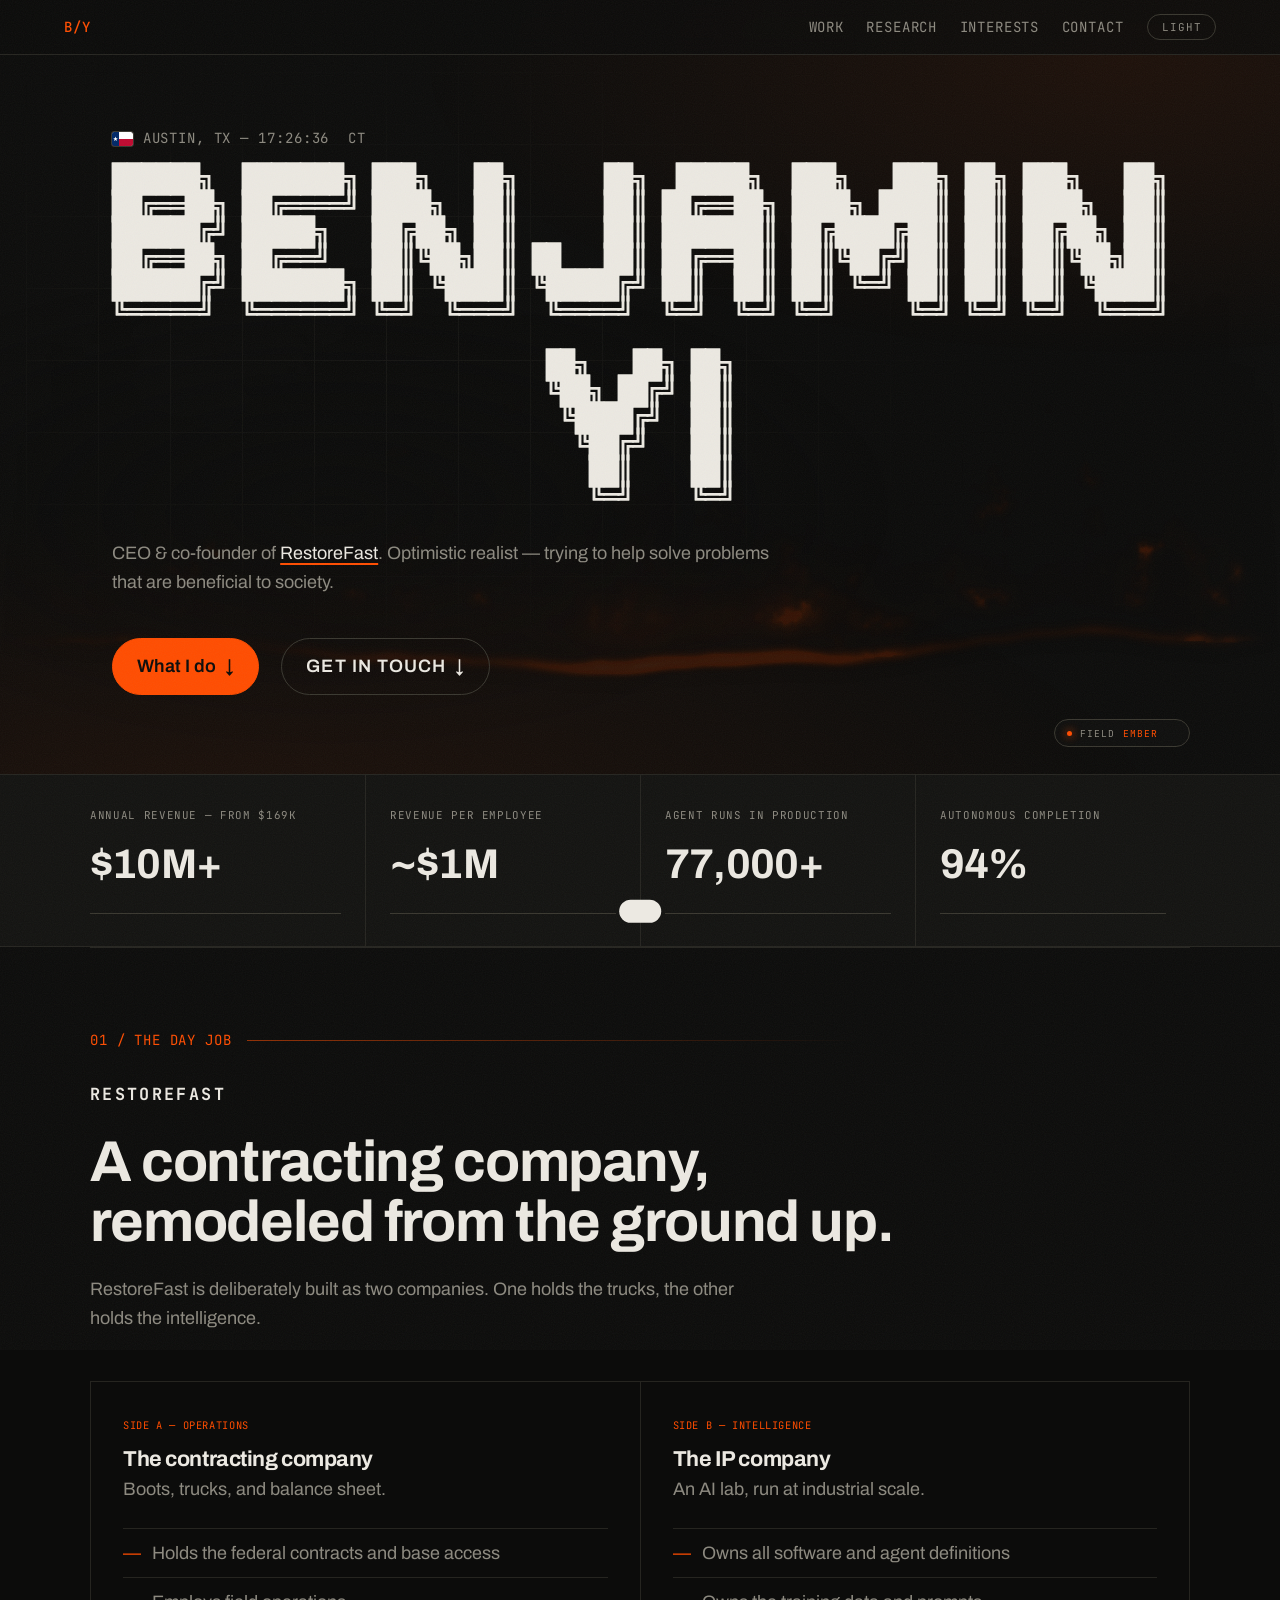
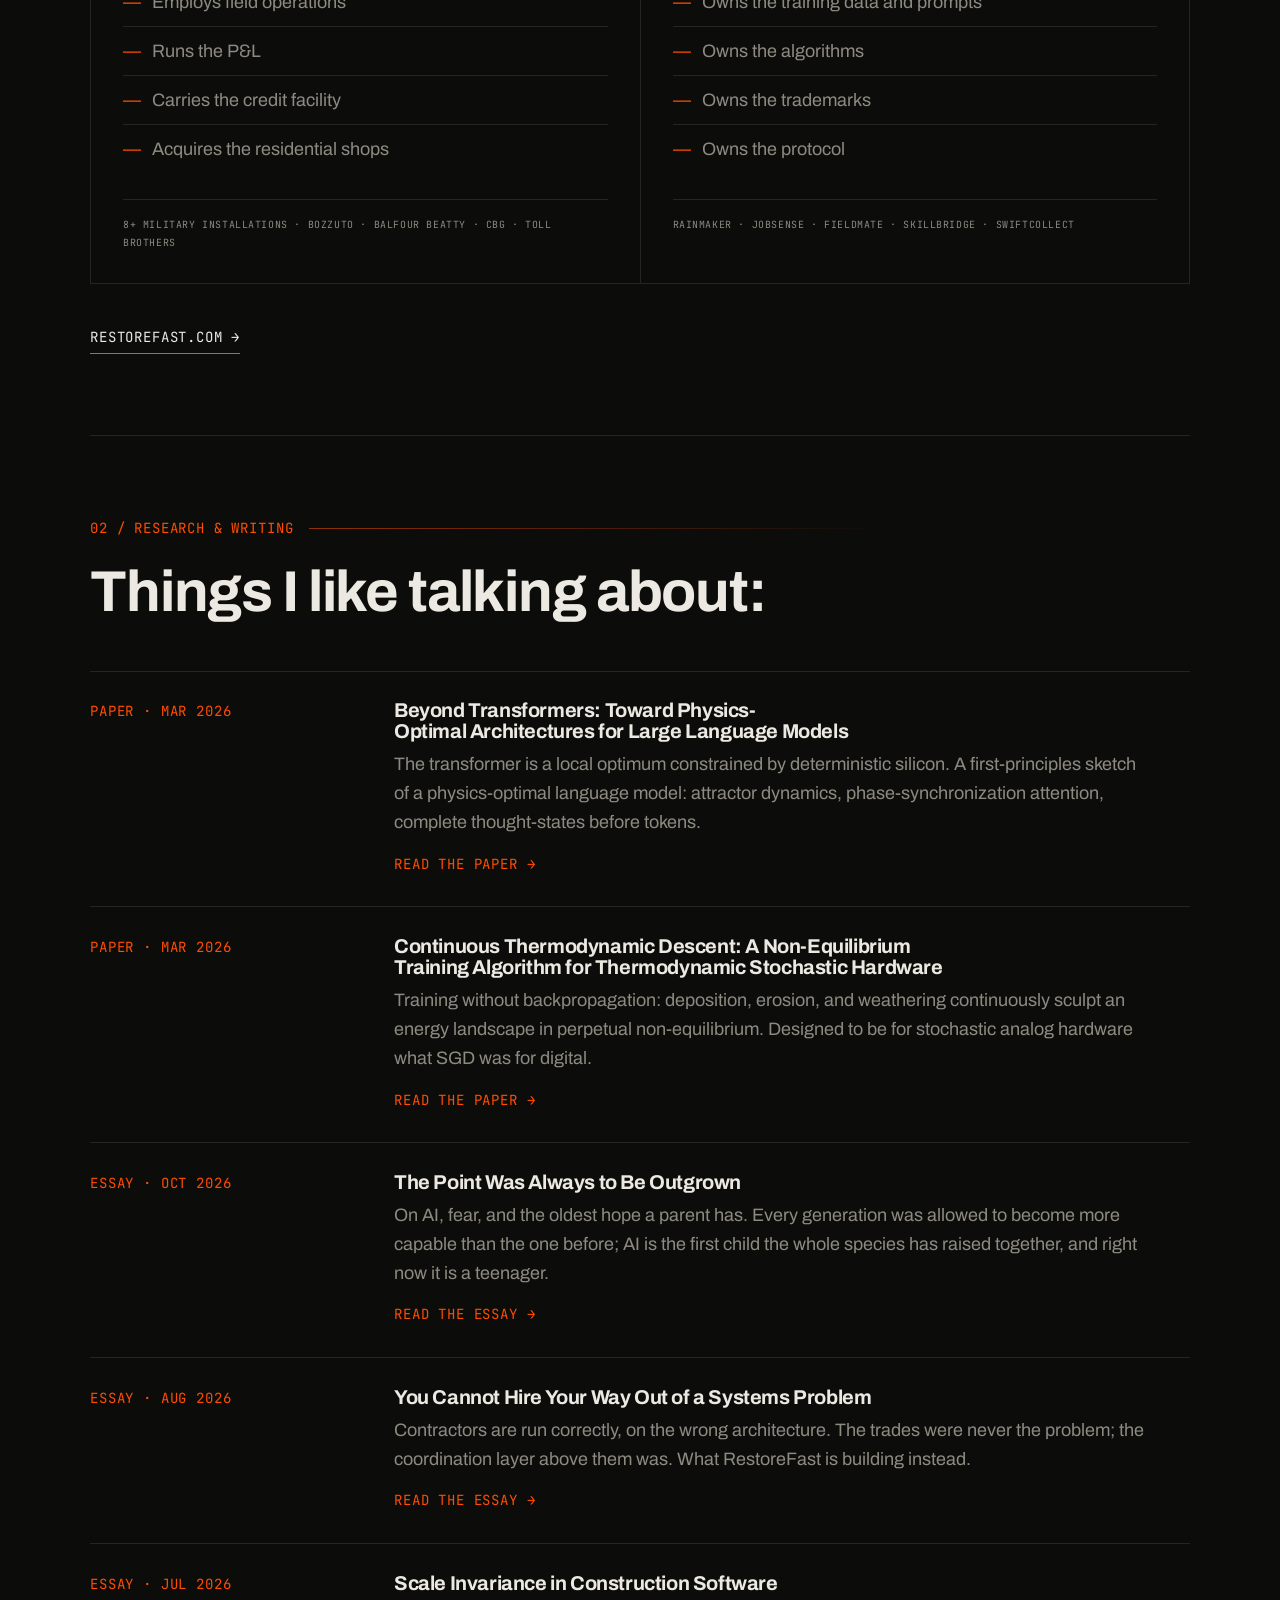
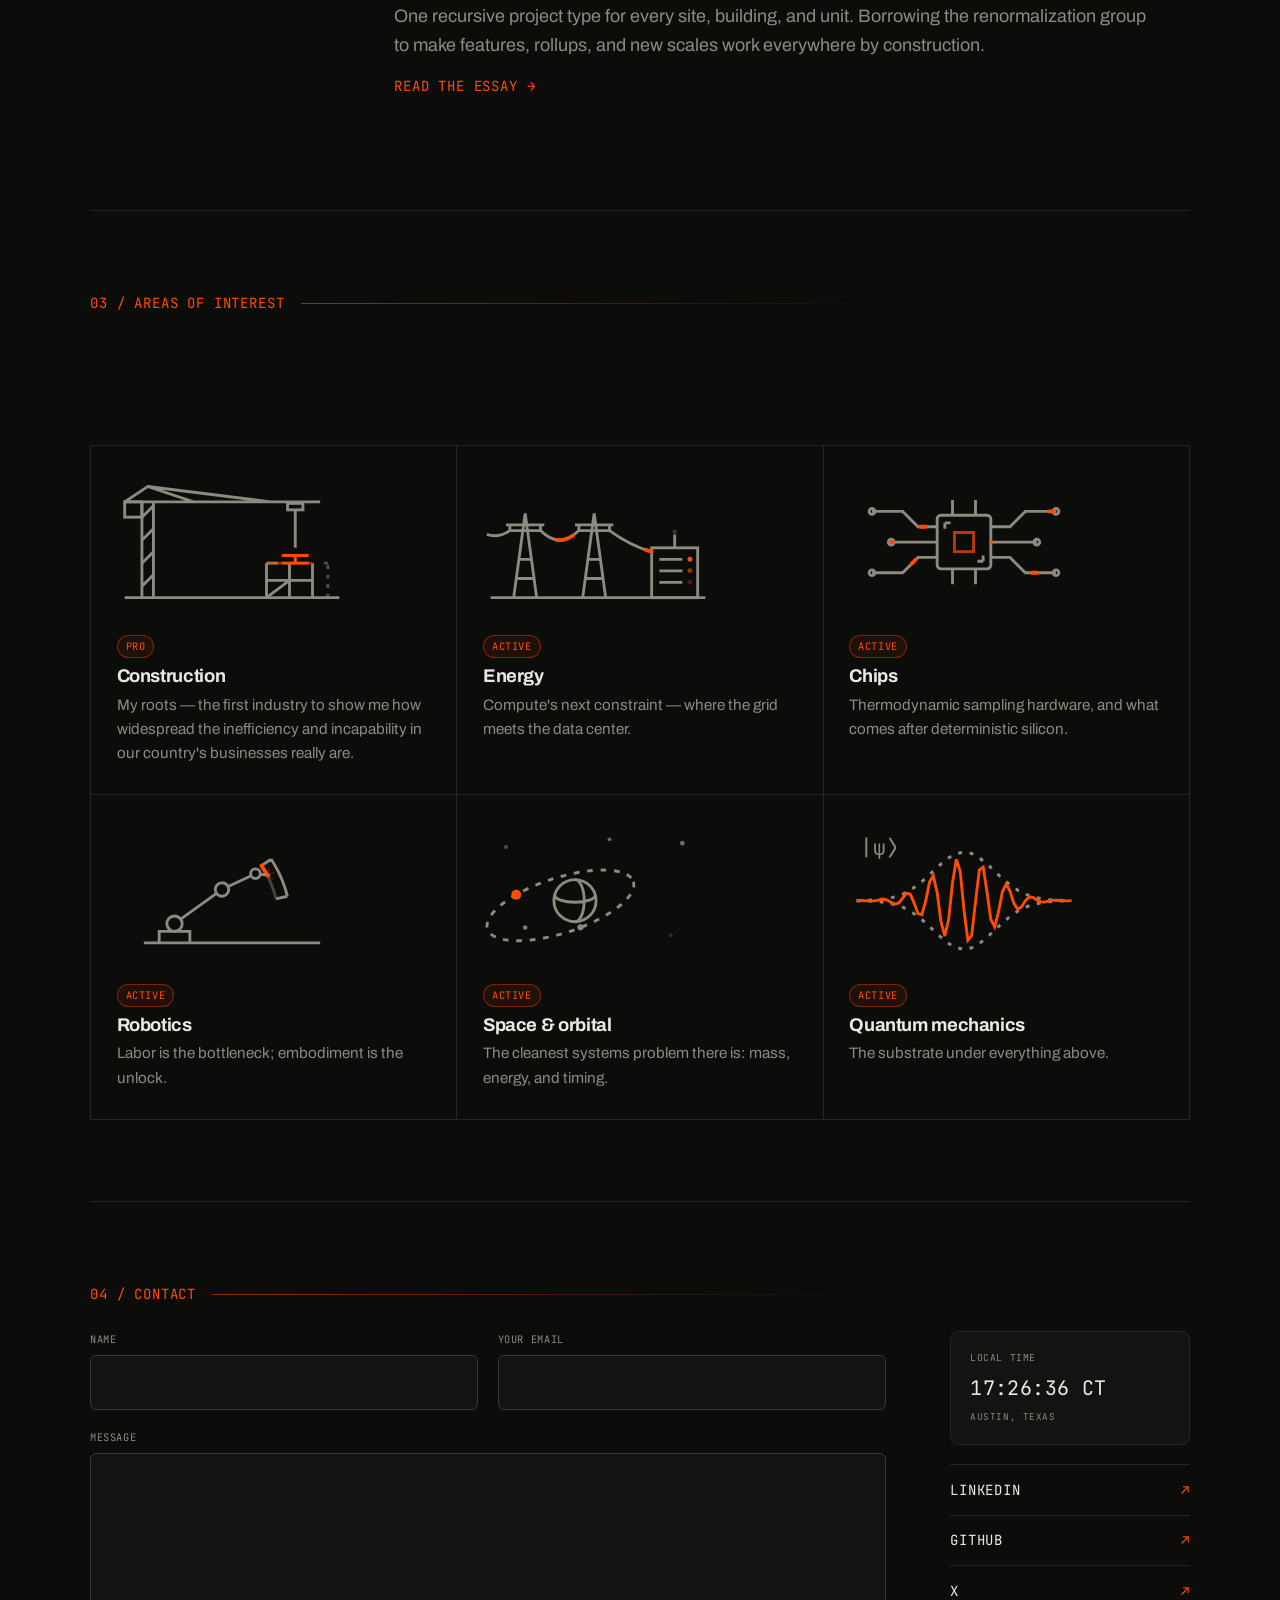
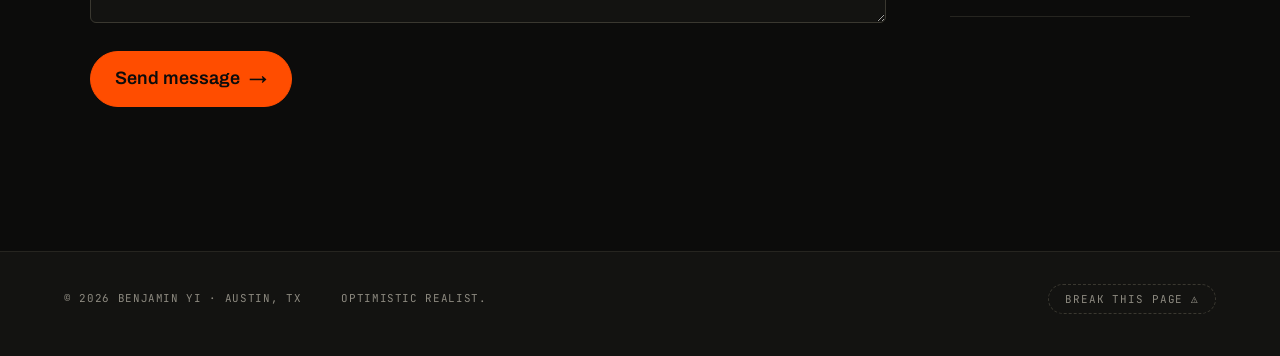
==== commit 89c65e66: "Add three X Article essays to the research & writing section Render "Scale Invariance in Constructio" ====
--- a/index.html
+++ b/index.html
@@ -201,7 +201,7 @@
 
     <!-- ============ 02 RESEARCH ============ -->
     <section id="research" class="section">
-      <p class="section__no mono reveal">02 / RESEARCH</p>
+      <p class="section__no mono reveal">02 / RESEARCH &amp; WRITING</p>
       <h2 class="reveal">Things I like talking&nbsp;about:</h2>
 
       <ul class="rows rows--papers">
@@ -226,6 +226,42 @@
                  sculpt an energy landscape in perpetual non-equilibrium. Designed to be for
                  stochastic analog hardware what SGD was for digital.</p>
               <span class="mono paper-link__cta">READ THE PAPER <span aria-hidden="true">→</span></span>
+            </span>
+          </a>
+        </li>
+        <li class="row row--paper spot reveal">
+          <a class="paper-link" href="writing/the-point-was-always-to-be-outgrown.html">
+            <span class="row__tag mono">ESSAY · OCT 2026</span>
+            <span class="paper-link__body">
+              <h3>The Point Was Always to Be Outgrown</h3>
+              <p>On AI, fear, and the oldest hope a parent has. Every generation was allowed to
+                 become more capable than the one before; AI is the first child the whole species
+                 has raised together, and right now it is a teenager.</p>
+              <span class="mono paper-link__cta">READ THE ESSAY <span aria-hidden="true">→</span></span>
+            </span>
+          </a>
+        </li>
+        <li class="row row--paper spot reveal">
+          <a class="paper-link" href="writing/you-cannot-hire-your-way-out-of-a-systems-problem.html">
+            <span class="row__tag mono">ESSAY · AUG 2026</span>
+            <span class="paper-link__body">
+              <h3>You Cannot Hire Your Way Out of a Systems Problem</h3>
+              <p>Contractors are run correctly, on the wrong architecture. The trades were never the
+                 problem; the coordination layer above them was. What RestoreFast is building
+                 instead.</p>
+              <span class="mono paper-link__cta">READ THE ESSAY <span aria-hidden="true">→</span></span>
+            </span>
+          </a>
+        </li>
+        <li class="row row--paper spot reveal">
+          <a class="paper-link" href="writing/scale-invariance-in-construction-software.html">
+            <span class="row__tag mono">ESSAY · JUL 2026</span>
+            <span class="paper-link__body">
+              <h3>Scale Invariance in Construction Software</h3>
+              <p>One recursive project type for every site, building, and unit. Borrowing the
+                 renormalization group to make features, rollups, and new scales work everywhere
+                 by construction.</p>
+              <span class="mono paper-link__cta">READ THE ESSAY <span aria-hidden="true">→</span></span>
             </span>
           </a>
         </li>
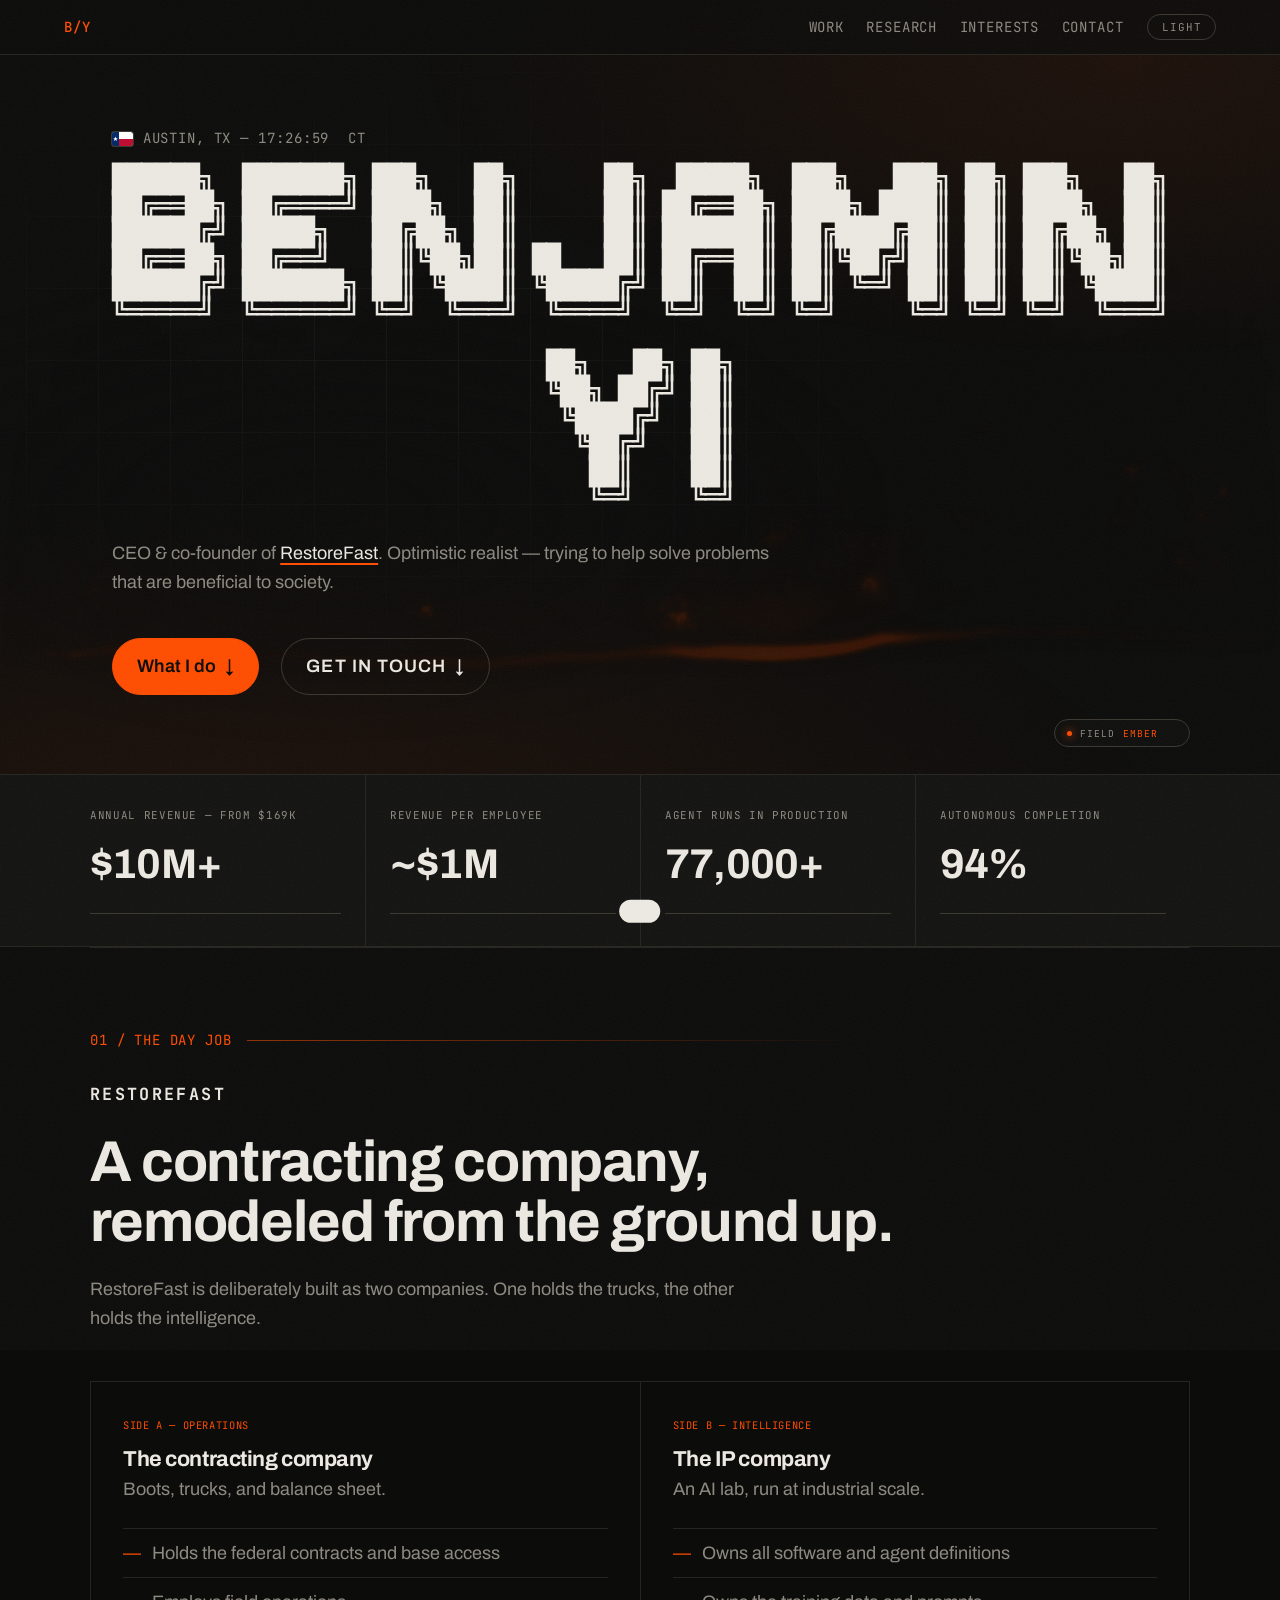
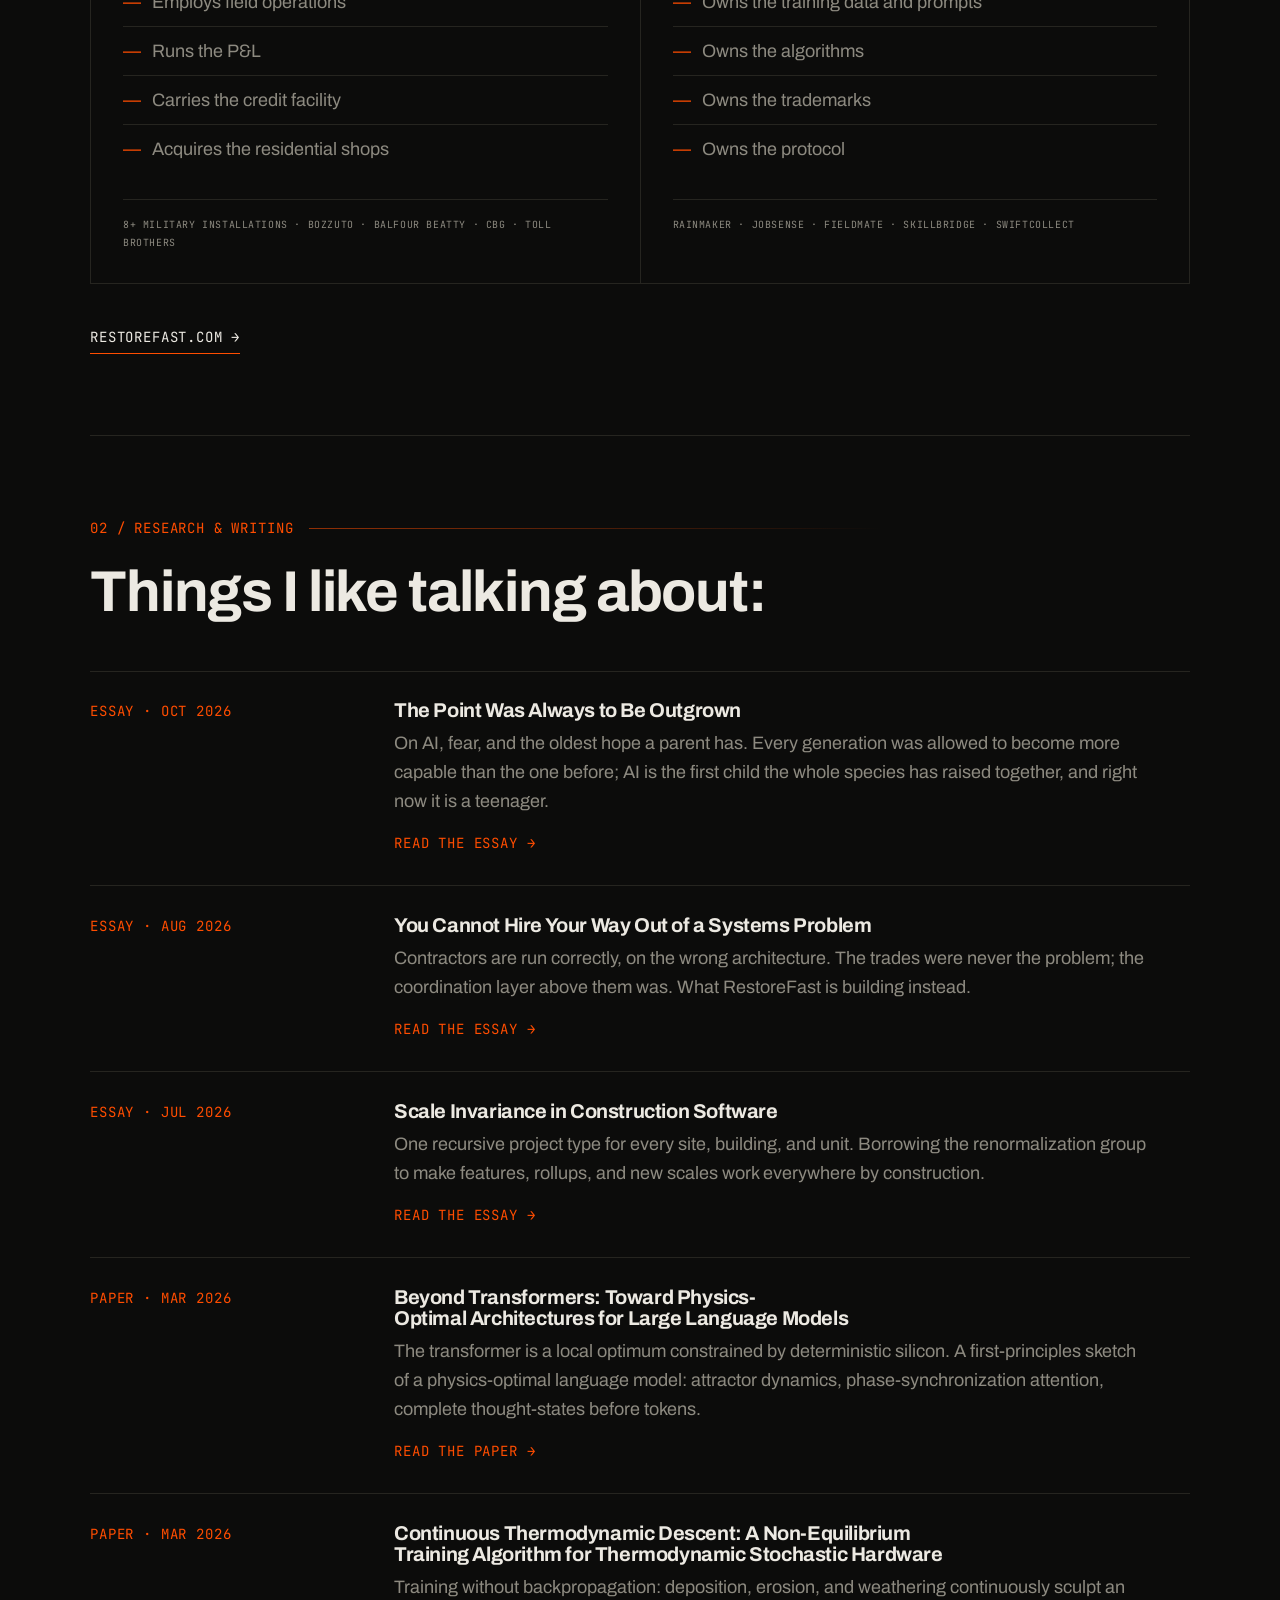
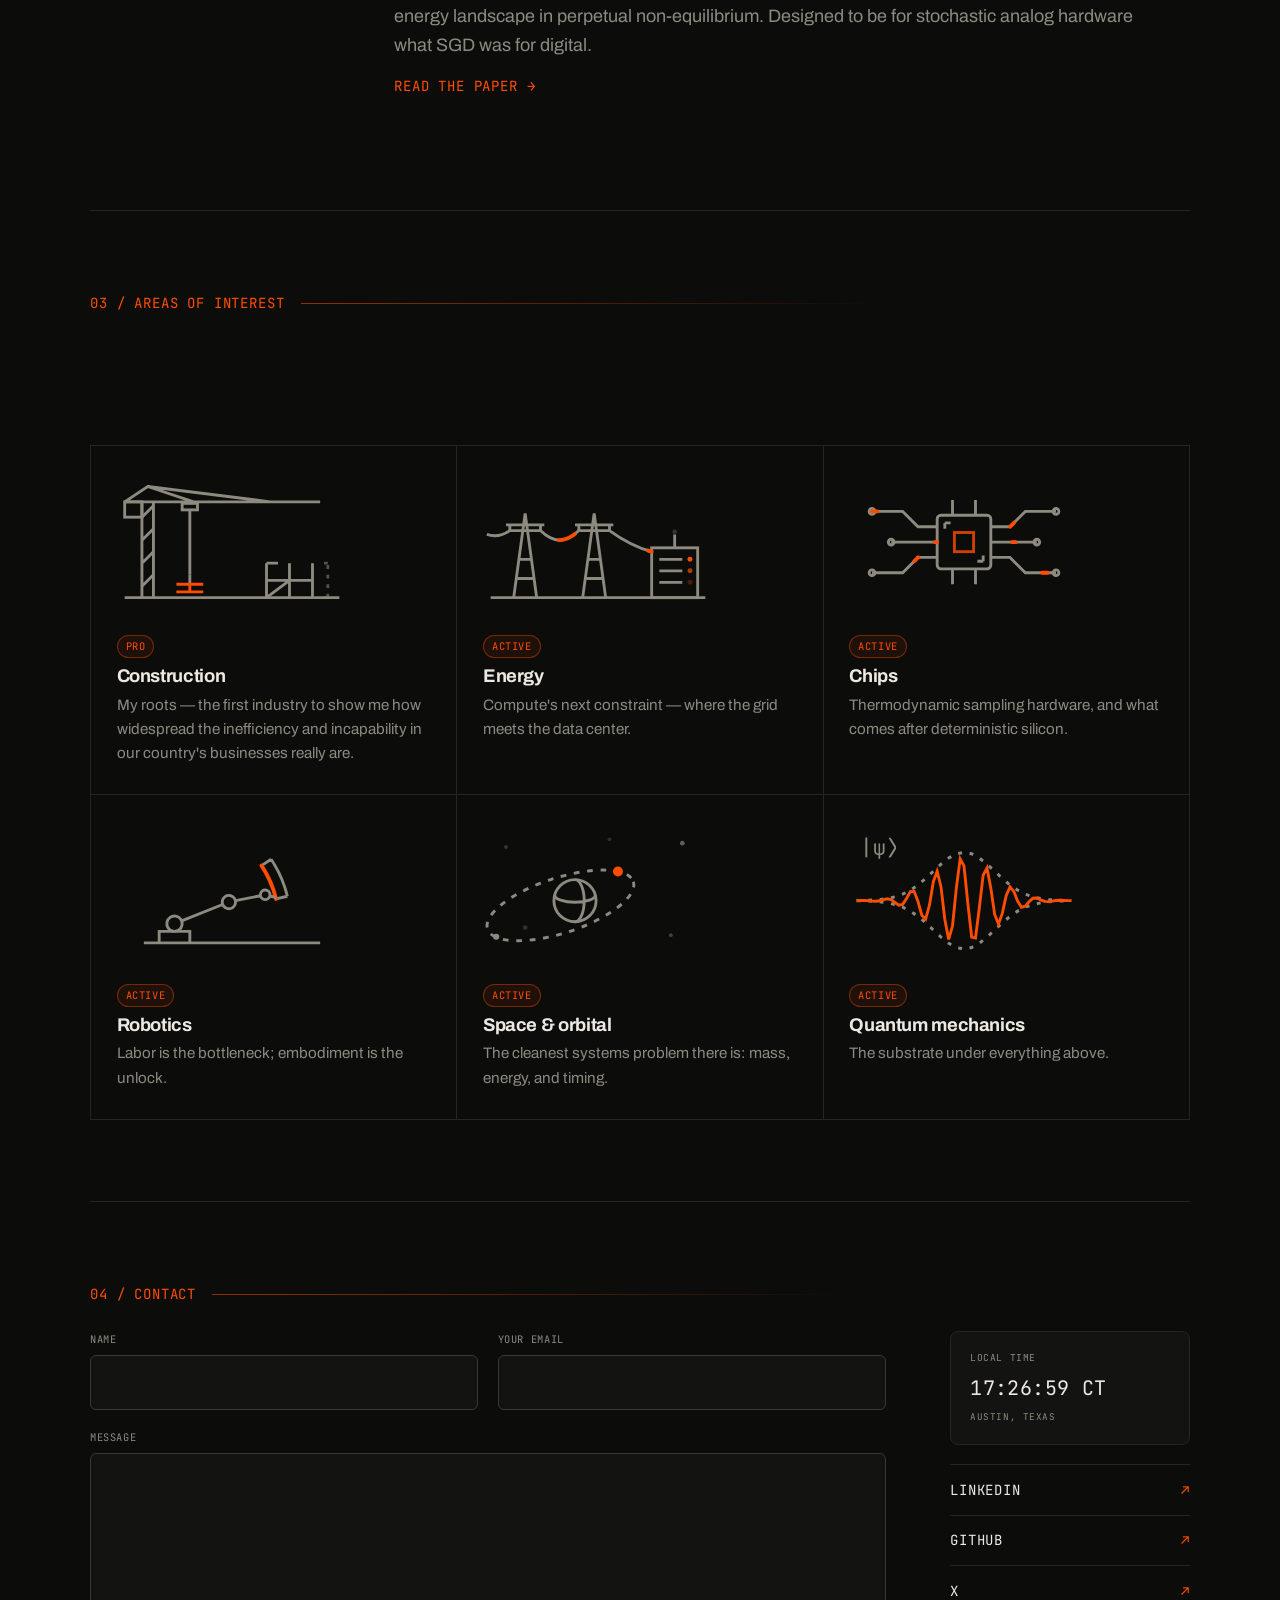
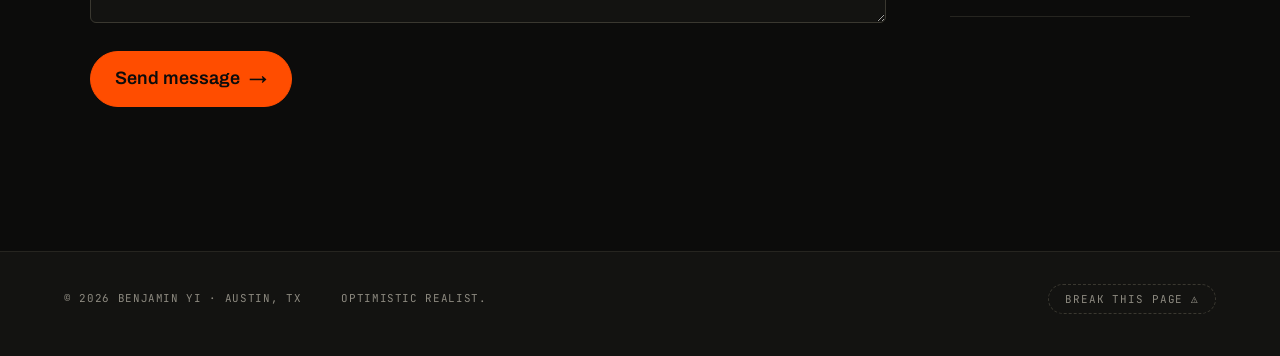
==== commit 6e2c1f22: "Order the research & writing list newest first Co-Authored-By: Claude Opus 5.5 <noreply@anthropic.co" ====
--- a/index.html
+++ b/index.html
@@ -206,30 +206,6 @@
 
       <ul class="rows rows--papers">
         <li class="row row--paper spot reveal">
-          <a class="paper-link" href="papers/beyond-transformers.html">
-            <span class="row__tag mono">PAPER · MAR 2026</span>
-            <span class="paper-link__body">
-              <h3>Beyond Transformers: Toward Physics-Optimal Architectures for Large Language Models</h3>
-              <p>The transformer is a local optimum constrained by deterministic silicon. A
-                 first-principles sketch of a physics-optimal language model: attractor dynamics,
-                 phase-synchronization attention, complete thought-states before tokens.</p>
-              <span class="mono paper-link__cta">READ THE PAPER <span aria-hidden="true">→</span></span>
-            </span>
-          </a>
-        </li>
-        <li class="row row--paper spot reveal">
-          <a class="paper-link" href="papers/continuous-thermodynamic-descent.html">
-            <span class="row__tag mono">PAPER · MAR 2026</span>
-            <span class="paper-link__body">
-              <h3>Continuous Thermodynamic Descent: A Non-Equilibrium Training Algorithm for Thermodynamic Stochastic Hardware</h3>
-              <p>Training without backpropagation: deposition, erosion, and weathering continuously
-                 sculpt an energy landscape in perpetual non-equilibrium. Designed to be for
-                 stochastic analog hardware what SGD was for digital.</p>
-              <span class="mono paper-link__cta">READ THE PAPER <span aria-hidden="true">→</span></span>
-            </span>
-          </a>
-        </li>
-        <li class="row row--paper spot reveal">
           <a class="paper-link" href="writing/the-point-was-always-to-be-outgrown.html">
             <span class="row__tag mono">ESSAY · OCT 2026</span>
             <span class="paper-link__body">
@@ -262,6 +238,30 @@
                  renormalization group to make features, rollups, and new scales work everywhere
                  by construction.</p>
               <span class="mono paper-link__cta">READ THE ESSAY <span aria-hidden="true">→</span></span>
+            </span>
+          </a>
+        </li>
+        <li class="row row--paper spot reveal">
+          <a class="paper-link" href="papers/beyond-transformers.html">
+            <span class="row__tag mono">PAPER · MAR 2026</span>
+            <span class="paper-link__body">
+              <h3>Beyond Transformers: Toward Physics-Optimal Architectures for Large Language Models</h3>
+              <p>The transformer is a local optimum constrained by deterministic silicon. A
+                 first-principles sketch of a physics-optimal language model: attractor dynamics,
+                 phase-synchronization attention, complete thought-states before tokens.</p>
+              <span class="mono paper-link__cta">READ THE PAPER <span aria-hidden="true">→</span></span>
+            </span>
+          </a>
+        </li>
+        <li class="row row--paper spot reveal">
+          <a class="paper-link" href="papers/continuous-thermodynamic-descent.html">
+            <span class="row__tag mono">PAPER · MAR 2026</span>
+            <span class="paper-link__body">
+              <h3>Continuous Thermodynamic Descent: A Non-Equilibrium Training Algorithm for Thermodynamic Stochastic Hardware</h3>
+              <p>Training without backpropagation: deposition, erosion, and weathering continuously
+                 sculpt an energy landscape in perpetual non-equilibrium. Designed to be for
+                 stochastic analog hardware what SGD was for digital.</p>
+              <span class="mono paper-link__cta">READ THE PAPER <span aria-hidden="true">→</span></span>
             </span>
           </a>
         </li>
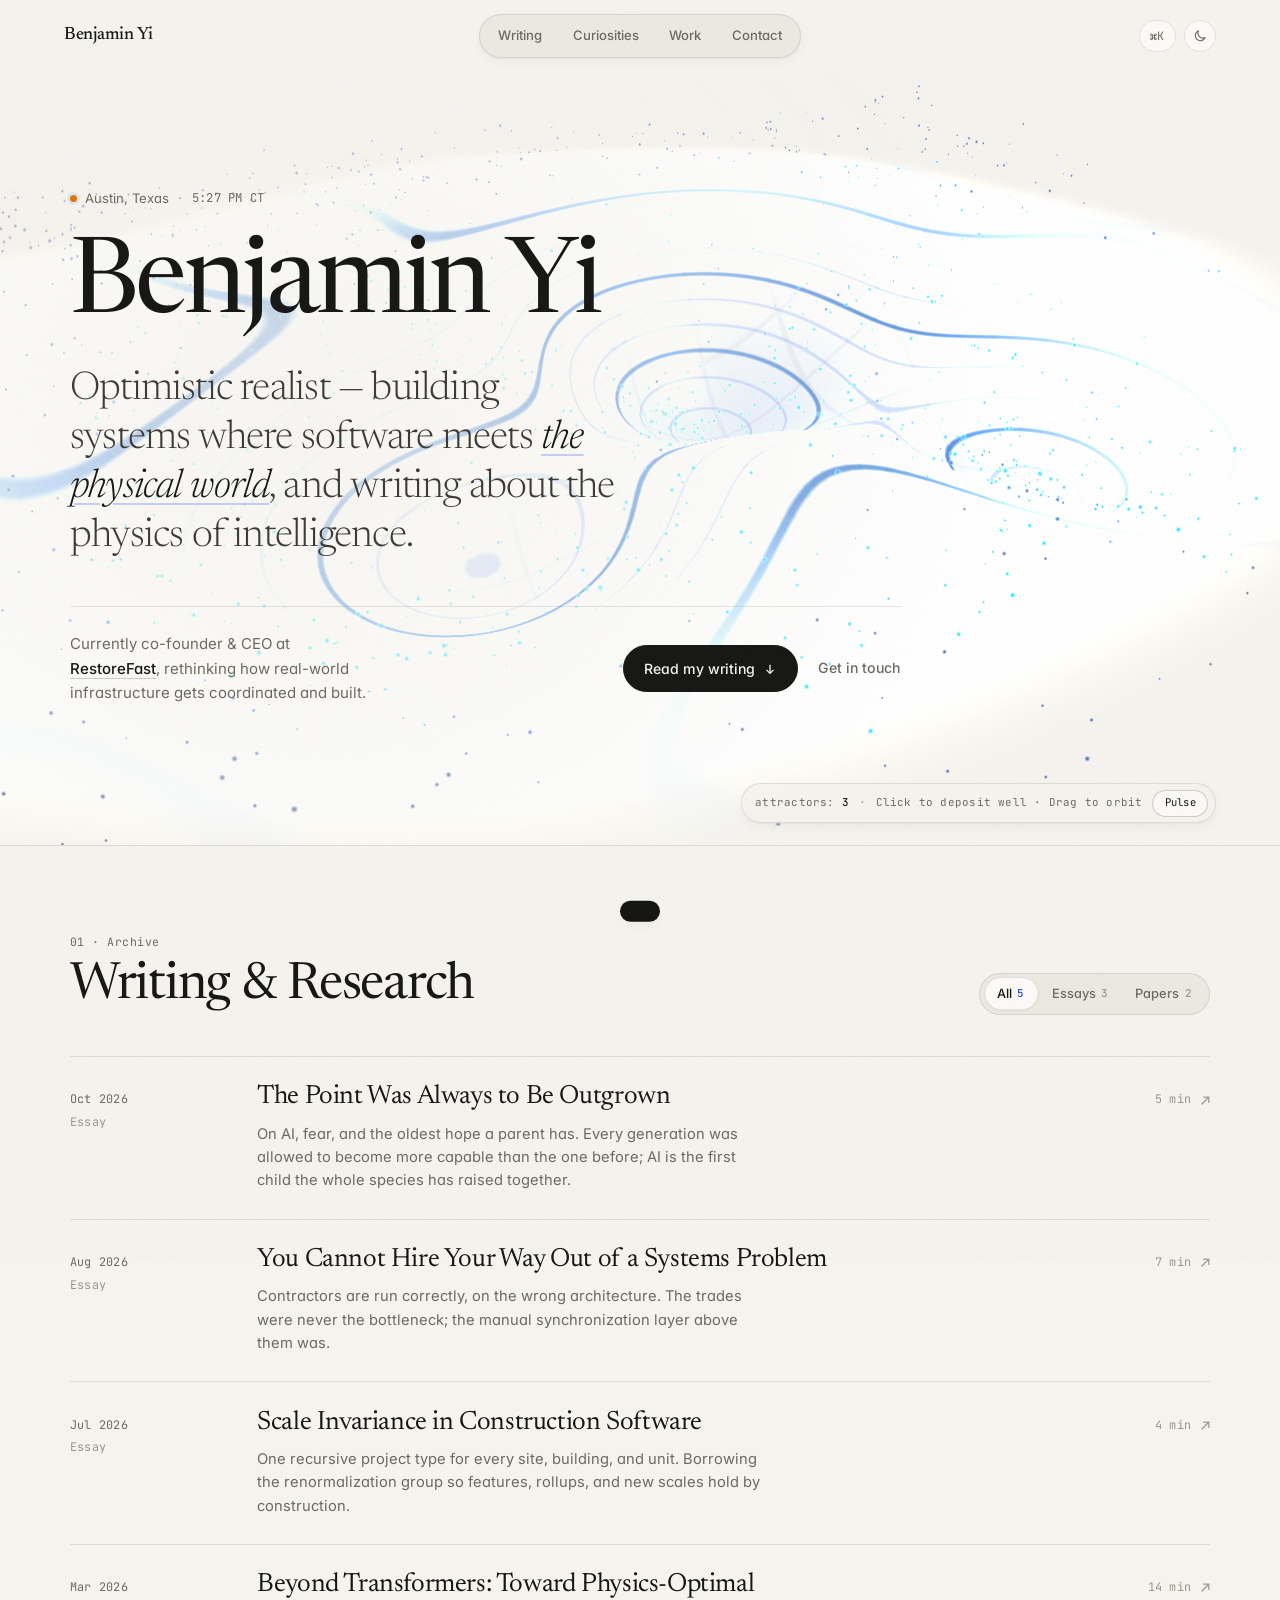
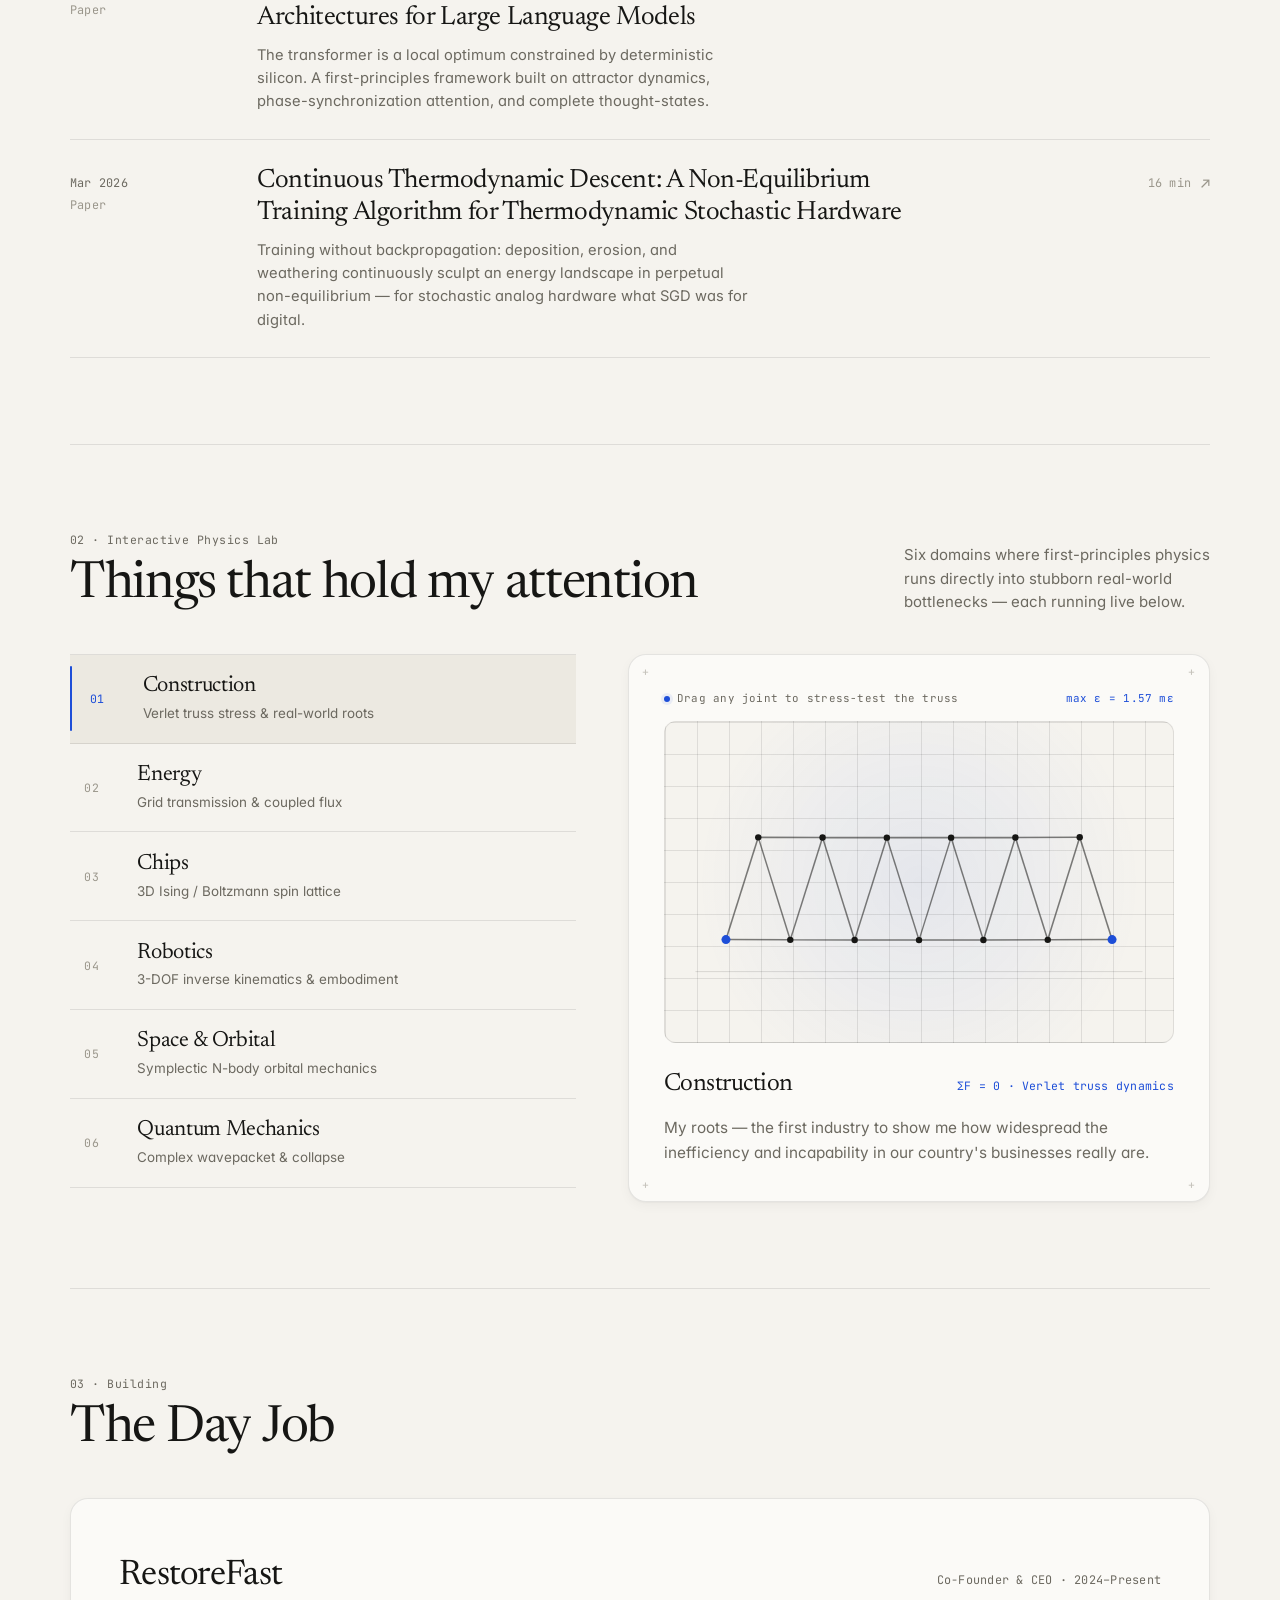
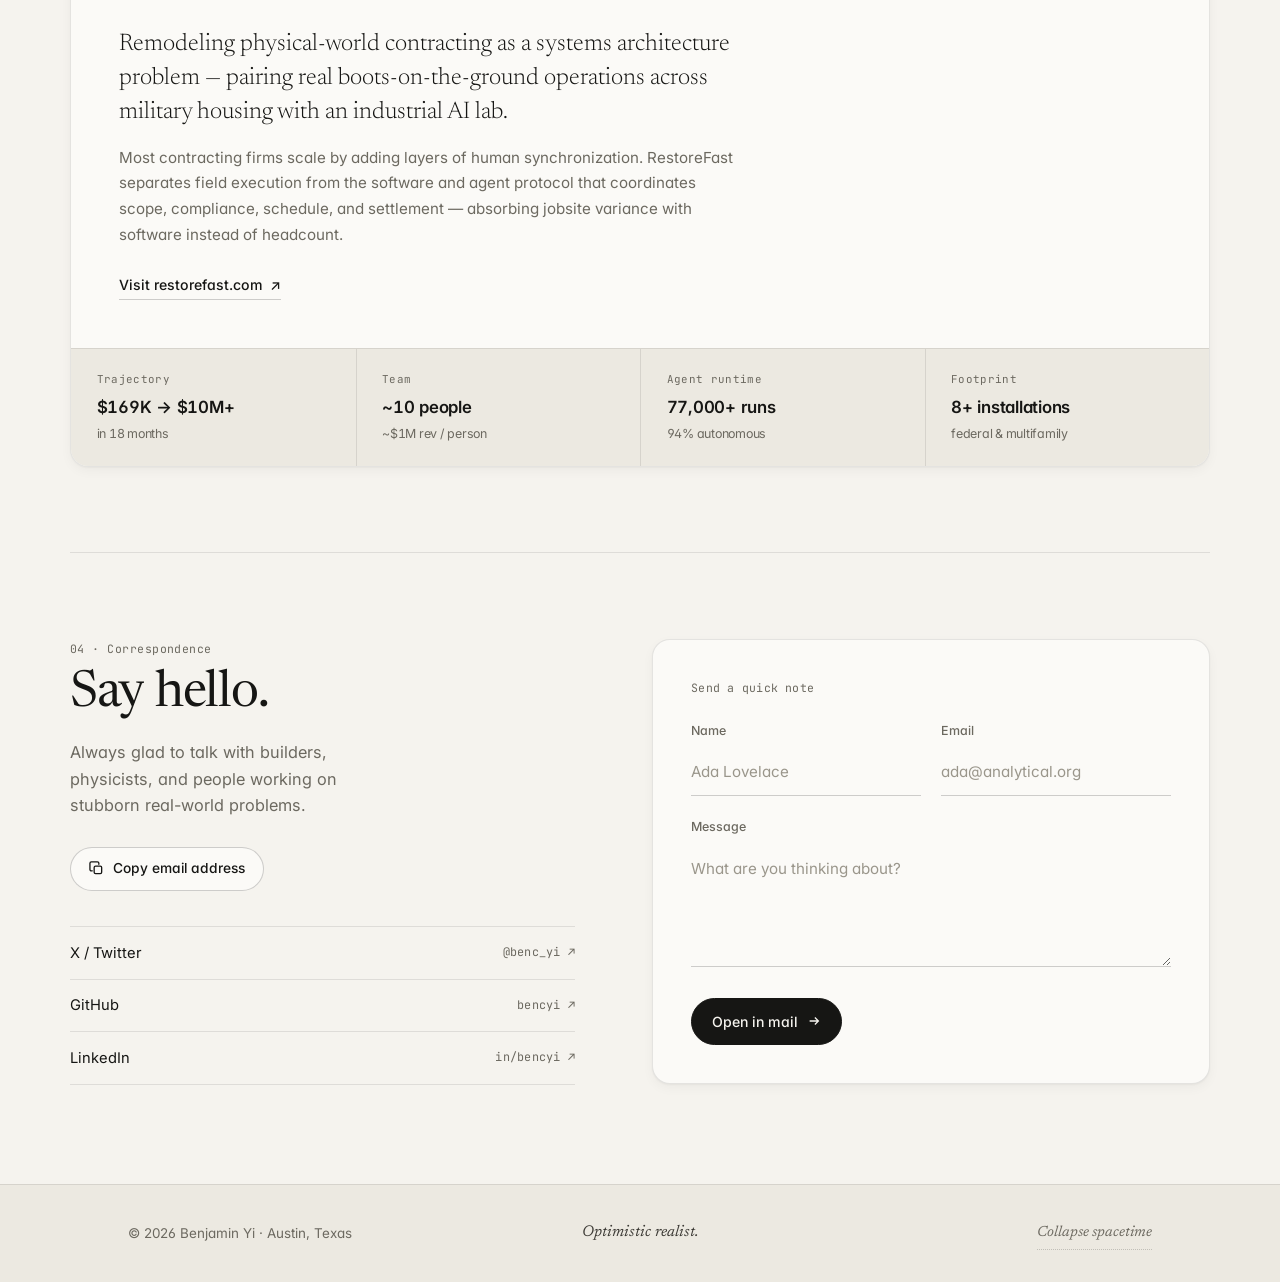
==== commit 8aa42776: "Redesign personal site with 3D WebGL manifold, interactive physics labs, and editorial typography Co" ====
--- a/index.html
+++ b/index.html
@@ -1,20 +1,20 @@
 <!doctype html>
-<html lang="en" data-theme="dark">
+<html lang="en" data-theme="light">
 <head>
   <meta charset="utf-8">
   <meta name="viewport" content="width=device-width, initial-scale=1">
-  <title>Benjamin Yi — CEO &amp; Co-Founder, RestoreFast</title>
-  <meta name="description" content="Benjamin Yi is CEO &amp; co-founder of RestoreFast, an AI-native contracting platform serving military housing nationwide — $169K to $10M+ in 18 months with a team of ten and a proprietary agent runtime.">
+  <title>Benjamin Yi</title>
+  <meta name="description" content="Benjamin Yi — Optimistic realist in Austin, Texas. Writing on the physics of intelligence and complex systems; co-founder &amp; CEO at RestoreFast.">
   <link rel="canonical" href="https://benyi.ai/">
-  <meta property="og:title" content="Benjamin Yi — CEO &amp; Co-Founder, RestoreFast">
-  <meta property="og:description" content="CEO &amp; co-founder of RestoreFast, an AI-native contracting platform serving military housing nationwide. Research on thermodynamic computing for language models.">
+  <meta property="og:title" content="Benjamin Yi">
+  <meta property="og:description" content="Optimistic realist in Austin, Texas. Writing on thermodynamic computing, systems architecture, and building where software meets the physical world.">
   <meta property="og:type" content="website">
   <meta property="og:url" content="https://benyi.ai/">
   <meta property="og:image" content="https://benyi.ai/og.png">
   <meta property="og:image:width" content="1200">
   <meta property="og:image:height" content="630">
   <meta name="twitter:card" content="summary_large_image">
-  <meta name="theme-color" content="#0c0c0b">
+  <meta name="theme-color" content="#f5f3ee">
 
   <link rel="icon" href="/favicon.ico" sizes="any">
   <link rel="icon" type="image/svg+xml" href="/favicon.svg">
@@ -24,19 +24,18 @@
 
   <link rel="preconnect" href="https://fonts.googleapis.com">
   <link rel="preconnect" href="https://fonts.gstatic.com" crossorigin>
-  <link href="https://fonts.googleapis.com/css2?family=Archivo:wdth,wght@62..125,100..900&family=JetBrains+Mono:wght@400;500&display=swap" rel="stylesheet">
+  <link href="https://fonts.googleapis.com/css2?family=Inter:wght@400;500;600&family=JetBrains+Mono:wght@400;500&family=Newsreader:ital,opsz,wght@0,6..72,300..600;1,6..72,300..500&display=swap" rel="stylesheet">
 
   <link rel="stylesheet" href="styles.css">
 
   <script>
-    // Set theme before first paint to avoid a flash of the wrong scheme.
     (function () {
       document.documentElement.classList.add('js');
       try {
         var t = localStorage.getItem('theme');
-        if (!t) t = 'dark'; // site defaults to dark; toggle preference persists
+        if (t !== 'dark' && t !== 'light') t = 'light';
         document.documentElement.dataset.theme = t;
-      } catch (e) { /* default stays dark */ }
+      } catch (e) { /* default stays light */ }
     })();
   </script>
 
@@ -46,7 +45,7 @@
     "@type": "Person",
     "name": "Benjamin Yi",
     "url": "https://benyi.ai",
-    "jobTitle": "CEO & Co-Founder",
+    "jobTitle": "Co-Founder & CEO",
     "worksFor": { "@type": "Organization", "name": "RestoreFast", "url": "https://www.restorefast.com" },
     "alumniOf": { "@type": "CollegeOrUniversity", "name": "University of Maryland - College Park" },
     "address": { "@type": "PostalAddress", "addressLocality": "Austin", "addressRegion": "TX", "addressCountry": "US" },
@@ -58,545 +57,443 @@
   }
   </script>
 </head>
-<body>
-  <a class="skip mono" href="#work">Skip the intro →</a>
-
-  <!-- Film grain over everything; purely decorative. -->
-  <div class="noise" aria-hidden="true"></div>
-
-  <header class="site-head">
-    <a class="mark mono" href="#top" aria-label="Benjamin Yi — back to top">B/Y</a>
-    <nav class="site-nav site-nav--dock mono" aria-label="Primary">
+<body class="page-home">
+  <a class="skip" href="#writing">Skip to content</a>
+
+  <!-- Ultra-fine paper tooth; purely atmospheric -->
+  <div class="grain" aria-hidden="true"></div>
+
+  <!-- Top scroll progress hairline -->
+  <div class="scroll-rail" aria-hidden="true"><span class="scroll-rail__bar" id="scrollBar"></span></div>
+
+  <header class="site-head" id="siteHead">
+    <a class="brand" href="#top" aria-label="Benjamin Yi — back to top">
+      <span class="brand__name">Benjamin Yi</span>
+    </a>
+
+    <nav class="pill-nav" aria-label="Primary">
+      <span class="pill-nav__thumb" id="navThumb" aria-hidden="true"></span>
+      <a href="#writing">Writing</a>
+      <a href="#curiosities">Curiosities</a>
       <a href="#work">Work</a>
-      <a href="#research">Research</a>
-      <a href="#interests">Interests</a>
       <a href="#contact">Contact</a>
     </nav>
-    <button id="themeToggle" class="theme-toggle mono" type="button" aria-label="Switch color theme">
-      <span class="theme-toggle__dark">DARK</span><span class="theme-toggle__light">LIGHT</span>
-    </button>
+
+    <div class="head-controls">
+      <button id="cmdOpen" class="icon-pill mono" type="button" aria-label="Open command menu (Command+K)" title="Command menu (⌘K)">
+        <span class="icon-pill__kbd">⌘K</span>
+      </button>
+      <button id="themeToggle" class="theme-btn" type="button" aria-label="Switch color theme" title="Switch light / dark theme">
+        <svg class="theme-btn__sun" viewBox="0 0 20 20" fill="none" stroke="currentColor" stroke-width="1.5" stroke-linecap="round" aria-hidden="true">
+          <circle cx="10" cy="10" r="3.5"/>
+          <path d="M10 2.5v2M10 15.5v2M2.5 10h2M15.5 10h2M4.7 4.7l1.4 1.4M13.9 13.9l1.4 1.4M15.3 4.7l-1.4 1.4M6.1 13.9l-1.4 1.4"/>
+        </svg>
+        <svg class="theme-btn__moon" viewBox="0 0 20 20" fill="none" stroke="currentColor" stroke-width="1.5" stroke-linecap="round" stroke-linejoin="round" aria-hidden="true">
+          <path d="M16.2 12.6A6.5 6.5 0 0 1 7.4 3.8a6.8 6.8 0 1 0 8.8 8.8Z"/>
+        </svg>
+      </button>
+    </div>
   </header>
 
   <main id="top">
 
-    <!-- ============ HERO ============ -->
+    <!-- ============ HERO: 3D WEBGL THERMODYNAMIC POTENTIAL MANIFOLD ============ -->
     <section class="hero" aria-label="Introduction">
-      <p class="eyebrow mono">
-        <svg class="hero__flag" viewBox="0 0 24 16" aria-label="Texas flag" role="img">
-          <rect width="24" height="16" fill="#fff"/>
-          <rect y="8" width="24" height="8" fill="#bf0a30"/>
-          <rect width="8" height="16" fill="#002868"/>
-          <polygon fill="#fff" points="4,5.2 4.71,7.03 6.66,7.13 5.14,8.37 5.65,10.27 4,9.2 2.35,10.27 2.86,8.37 1.34,7.13 3.29,7.03"/>
-        </svg>
-        AUSTIN, TX — <time id="clock" datetime="">--:--:--</time>&nbsp;CT
-      </p>
-
-      <h1 id="heroName" class="hero__name" aria-label="Benjamin Yi">
-<pre id="heroAscii" class="hero__ascii" aria-hidden="true">
-██████╗  ███████╗ ███╗   ██╗      ██╗  █████╗  ███╗   ███╗ ██╗ ███╗   ██╗
-██╔══██╗ ██╔════╝ ████╗  ██║      ██║ ██╔══██╗ ████╗ ████║ ██║ ████╗  ██║
-██████╔╝ █████╗   ██╔██╗ ██║      ██║ ███████║ ██╔████╔██║ ██║ ██╔██╗ ██║
-██╔══██╗ ██╔══╝   ██║╚██╗██║ ██   ██║ ██╔══██║ ██║╚██╔╝██║ ██║ ██║╚██╗██║
-██████╔╝ ███████╗ ██║ ╚████║ ╚█████╔╝ ██║  ██║ ██║ ╚═╝ ██║ ██║ ██║ ╚████║
-╚═════╝  ╚══════╝ ╚═╝  ╚═══╝  ╚════╝  ╚═╝  ╚═╝ ╚═╝     ╚═╝ ╚═╝ ╚═╝  ╚═══╝
-
-██╗   ██╗ ██╗
-╚██╗ ██╔╝ ██║
- ╚████╔╝  ██║
-  ╚██╔╝   ██║
-   ██║    ██║
-   ╚═╝    ╚═╝</pre>
-      </h1>
-
-      <p class="lede">
-        CEO &amp; co-founder of <a href="https://www.restorefast.com" rel="noopener">RestoreFast</a>.
-        Optimistic realist — trying to help solve problems that are beneficial to society.
-      </p>
-
-      <div class="hero__cta">
-        <a class="btn" href="#work">What I do <span aria-hidden="true">↓</span></a>
-        <a class="btn btn--ghost mono" href="#contact">GET IN TOUCH <span aria-hidden="true">↓</span></a>
-      </div>
-
-      <!-- Variant picker for the procedural field behind the name.
-           Revealed by main.js only once a WebGL context actually exists. -->
-      <button id="fieldCtl" class="field-ctl" type="button" hidden
-              title="Cycle the procedural field behind the name">
-        <span class="field-ctl__dot" aria-hidden="true"></span>
-        FIELD<span class="field-ctl__val" id="fieldCtlVal">EMBER</span>
-      </button>
+      <!-- Real-time 3D WebGL sculpted energy surface + 1,500-particle Langevin swarm -->
+      <canvas id="energyField" class="hero__field" aria-hidden="true"></canvas>
+
+      <div class="hero__inner">
+        <div class="hero__meta hero-anim" style="--d: 60ms">
+          <span class="meta-loc">
+            <span class="meta-sky" id="skyIndicator" aria-hidden="true"></span>
+            Austin, Texas
+          </span>
+          <span class="meta-sep" aria-hidden="true">·</span>
+          <time id="clock" class="mono" datetime="">--:-- CT</time>
+        </div>
+
+        <h1 class="hero__title hero-anim" style="--d: 140ms">Benjamin Yi</h1>
+
+        <p class="hero__statement hero-anim" style="--d: 260ms">
+          Optimistic realist — building systems where software meets
+          <em>the physical world</em>, and writing about the physics of intelligence.
+        </p>
+
+        <div class="hero__foot hero-anim" style="--d: 390ms">
+          <p class="hero__note">
+            Currently co-founder &amp; CEO at <a href="https://www.restorefast.com" rel="noopener">RestoreFast</a>,
+            rethinking how real-world infrastructure gets coordinated and built.
+          </p>
+
+          <div class="hero__actions">
+            <a class="action-primary" href="#writing">
+              <span>Read my writing</span>
+              <svg viewBox="0 0 16 16" fill="none" stroke="currentColor" stroke-width="1.5" aria-hidden="true"><path d="M8 3v10M4 9l4 4 4-4"/></svg>
+            </a>
+            <a class="action-quiet" href="#contact">Get in touch</a>
+          </div>
+        </div>
+      </div>
+
+      <!-- Quiet interactive 3D manifold control bar -->
+      <div class="hero__hud mono" id="heroHud">
+        <span class="hero__hud-stat">attractors: <strong id="wellCount">3</strong></span>
+        <span class="hero__hud-sep" aria-hidden="true">·</span>
+        <span class="hero__hint" id="fieldHint">Click to deposit well · Drag to orbit</span>
+        <button id="pulseField" class="hero__pulse-btn mono" type="button" title="Deposit a thermodynamic attractor wave">
+          Pulse
+        </button>
+      </div>
     </section>
 
-    <!-- ============ STATS ============ -->
-    <section class="stats" aria-label="By the numbers">
-      <dl class="stats__grid">
-        <div class="stat reveal" style="--scan-delay: 0ms">
-          <dt class="mono">ANNUAL REVENUE — FROM $169K</dt>
-          <dd><span class="count" data-count="10" data-prefix="$" data-suffix="M+">$10M+</span><span class="stat__meter" aria-hidden="true"></span></dd>
-        </div>
-        <div class="stat reveal" style="--scan-delay: 90ms">
-          <dt class="mono">REVENUE PER EMPLOYEE</dt>
-          <dd>~$1M<span class="stat__meter" aria-hidden="true"></span></dd>
-        </div>
-        <div class="stat reveal" style="--scan-delay: 180ms">
-          <dt class="mono">AGENT RUNS IN PRODUCTION</dt>
-          <dd><span class="count" data-count="77000" data-suffix="+">77,000+</span><span class="stat__meter" aria-hidden="true"></span></dd>
-        </div>
-        <div class="stat reveal" style="--scan-delay: 270ms">
-          <dt class="mono">AUTONOMOUS COMPLETION</dt>
-          <dd><span class="count" data-count="94" data-suffix="%">94%</span><span class="stat__meter" aria-hidden="true"></span></dd>
-        </div>
-      </dl>
+    <!-- ============ 01 WRITING & RESEARCH ============ -->
+    <section id="writing" class="band band--writing">
+      <div class="band__head reveal">
+        <div class="band__title-wrap">
+          <span class="kicker mono">01 · Archive</span>
+          <h2 class="band__title kinetic-title">Writing &amp; Research</h2>
+        </div>
+
+        <div class="segmented" role="tablist" aria-label="Filter writing and research">
+          <span class="segmented__thumb" id="segThumb" aria-hidden="true"></span>
+          <button class="segmented__btn is-active" type="button" role="tab" aria-selected="true" data-filter="all">
+            All <span class="segmented__count">5</span>
+          </button>
+          <button class="segmented__btn" type="button" role="tab" aria-selected="false" data-filter="essay">
+            Essays <span class="segmented__count">3</span>
+          </button>
+          <button class="segmented__btn" type="button" role="tab" aria-selected="false" data-filter="paper">
+            Papers <span class="segmented__count">2</span>
+          </button>
+        </div>
+      </div>
+
+      <ol class="index-list" id="writingList">
+        <li class="index-item reveal" style="--stagger: 0ms" data-kind="essay" data-preview="writing/img/outgrown-cover.jpg" data-preview-caption="Essay · October 2026">
+          <a class="index-link" href="writing/the-point-was-always-to-be-outgrown.html">
+            <div class="index-link__meta mono">
+              <span class="index-link__date">Oct 2026</span>
+              <span class="index-link__kind">Essay</span>
+            </div>
+            <div class="index-link__body">
+              <h3 class="index-link__title">The Point Was Always to Be Outgrown</h3>
+              <p class="index-link__dek">
+                On AI, fear, and the oldest hope a parent has. Every generation was allowed to become
+                more capable than the one before; AI is the first child the whole species has raised together.
+              </p>
+            </div>
+            <div class="index-link__end mono" aria-hidden="true">
+              <span>5 min</span>
+              <span class="index-link__arrow">↗</span>
+            </div>
+          </a>
+        </li>
+
+        <li class="index-item reveal" style="--stagger: 55ms" data-kind="essay" data-preview="writing/img/systems-problem-cover.jpg" data-preview-caption="Essay · August 2026">
+          <a class="index-link" href="writing/you-cannot-hire-your-way-out-of-a-systems-problem.html">
+            <div class="index-link__meta mono">
+              <span class="index-link__date">Aug 2026</span>
+              <span class="index-link__kind">Essay</span>
+            </div>
+            <div class="index-link__body">
+              <h3 class="index-link__title">You Cannot Hire Your Way Out of a Systems Problem</h3>
+              <p class="index-link__dek">
+                Contractors are run correctly, on the wrong architecture. The trades were never the bottleneck;
+                the manual synchronization layer above them was.
+              </p>
+            </div>
+            <div class="index-link__end mono" aria-hidden="true">
+              <span>7 min</span>
+              <span class="index-link__arrow">↗</span>
+            </div>
+          </a>
+        </li>
+
+        <li class="index-item reveal" style="--stagger: 110ms" data-kind="essay" data-preview="writing/img/scale-invariance-cover.jpg" data-preview-caption="Essay · July 2026">
+          <a class="index-link" href="writing/scale-invariance-in-construction-software.html">
+            <div class="index-link__meta mono">
+              <span class="index-link__date">Jul 2026</span>
+              <span class="index-link__kind">Essay</span>
+            </div>
+            <div class="index-link__body">
+              <h3 class="index-link__title">Scale Invariance in Construction Software</h3>
+              <p class="index-link__dek">
+                One recursive project type for every site, building, and unit. Borrowing the renormalization
+                group so features, rollups, and new scales hold by construction.
+              </p>
+            </div>
+            <div class="index-link__end mono" aria-hidden="true">
+              <span>4 min</span>
+              <span class="index-link__arrow">↗</span>
+            </div>
+          </a>
+        </li>
+
+        <li class="index-item reveal" style="--stagger: 165ms" data-kind="paper" data-preview="papers/img/beyond-transformers-fig1.png" data-preview-caption="Fig. 1 · Pipeline Comparison">
+          <a class="index-link" href="papers/beyond-transformers.html">
+            <div class="index-link__meta mono">
+              <span class="index-link__date">Mar 2026</span>
+              <span class="index-link__kind">Paper</span>
+            </div>
+            <div class="index-link__body">
+              <h3 class="index-link__title">Beyond Transformers: Toward Physics-Optimal Architectures for Large Language Models</h3>
+              <p class="index-link__dek">
+                The transformer is a local optimum constrained by deterministic silicon. A first-principles
+                framework built on attractor dynamics, phase-synchronization attention, and complete thought-states.
+              </p>
+            </div>
+            <div class="index-link__end mono" aria-hidden="true">
+              <span>14 min</span>
+              <span class="index-link__arrow">↗</span>
+            </div>
+          </a>
+        </li>
+
+        <li class="index-item reveal" style="--stagger: 220ms" data-kind="paper" data-preview="papers/img/continuous-thermodynamic-descent-fig1.png" data-preview-caption="Fig. 1 · Temporal Training Structure">
+          <a class="index-link" href="papers/continuous-thermodynamic-descent.html">
+            <div class="index-link__meta mono">
+              <span class="index-link__date">Mar 2026</span>
+              <span class="index-link__kind">Paper</span>
+            </div>
+            <div class="index-link__body">
+              <h3 class="index-link__title">Continuous Thermodynamic Descent: A Non-Equilibrium Training Algorithm for Thermodynamic Stochastic Hardware</h3>
+              <p class="index-link__dek">
+                Training without backpropagation: deposition, erosion, and weathering continuously sculpt an
+                energy landscape in perpetual non-equilibrium — for stochastic analog hardware what SGD was for digital.
+              </p>
+            </div>
+            <div class="index-link__end mono" aria-hidden="true">
+              <span>16 min</span>
+              <span class="index-link__arrow">↗</span>
+            </div>
+          </a>
+        </li>
+      </ol>
     </section>
 
-    <!-- ============ 01 WORK ============ -->
-    <section id="work" class="section">
-      <p class="section__no mono reveal">01 / THE DAY JOB</p>
-      <span class="split__brand reveal">
-        <img class="rf-logo rf-logo--ondark" src="https://www.restorefast.com/brand/logo-light.png" alt="RestoreFast" loading="lazy"
-             onerror="this.closest('.split__brand').classList.add('noimg')">
-        <img class="rf-logo rf-logo--onlight" src="https://www.restorefast.com/brand/logo.png" alt="RestoreFast" loading="lazy"
-             onerror="this.closest('.split__brand').classList.add('noimg')">
-        <span class="split__wordmark mono" aria-hidden="true">RESTOREFAST</span>
-      </span>
-      <h2 class="reveal">A contracting company, remodeled from the ground&nbsp;up.</h2>
-      <p class="section__intro reveal">
-        RestoreFast is deliberately built as two companies. One holds the trucks,
-        the other holds the intelligence.
-      </p>
-
-      <div class="split reveal">
-        <article class="split__panel spot">
-          <p class="split__label mono">SIDE A — OPERATIONS</p>
-          <h3>The contracting company</h3>
-          <p class="split__sub">Boots, trucks, and balance sheet.</p>
-          <ul class="split__list">
-            <li>Holds the federal contracts and base access</li>
-            <li>Employs field operations</li>
-            <li>Runs the P&amp;L</li>
-            <li>Carries the credit facility</li>
-            <li>Acquires the residential shops</li>
+    <!-- Floating desktop preview plate for Writing & Research -->
+    <figure class="float-preview" id="floatPreview" aria-hidden="true">
+      <div class="float-preview__frame">
+        <img id="floatPreviewImg" src="" alt="" width="480" height="270">
+      </div>
+      <figcaption class="float-preview__cap mono" id="floatPreviewCap"></figcaption>
+    </figure>
+
+    <!-- ============ 02 CURIOSITIES: LIVE INTERACTIVE PHYSICS LAB ============ -->
+    <section id="curiosities" class="band band--notebook">
+      <div class="band__head reveal">
+        <div class="band__title-wrap">
+          <span class="kicker mono">02 · Interactive Physics Lab</span>
+          <h2 class="band__title kinetic-title">Things that hold my attention</h2>
+        </div>
+        <p class="band__aside">
+          Six domains where first-principles physics runs directly into stubborn real-world bottlenecks — each running live below.
+        </p>
+      </div>
+
+      <div class="notebook reveal" id="notebook">
+        <div class="notebook__list" role="tablist" aria-label="Areas of curiosity" aria-orientation="vertical">
+          <button class="nb-item is-active" type="button" role="tab" aria-selected="true" id="tab-0" data-index="0">
+            <span class="nb-item__num mono">01</span>
+            <span class="nb-item__label">Construction</span>
+            <span class="nb-item__short">Verlet truss stress &amp; real-world roots</span>
+          </button>
+          <button class="nb-item" type="button" role="tab" aria-selected="false" id="tab-1" data-index="1">
+            <span class="nb-item__num mono">02</span>
+            <span class="nb-item__label">Energy</span>
+            <span class="nb-item__short">Grid transmission &amp; coupled flux</span>
+          </button>
+          <button class="nb-item" type="button" role="tab" aria-selected="false" id="tab-2" data-index="2">
+            <span class="nb-item__num mono">03</span>
+            <span class="nb-item__label">Chips</span>
+            <span class="nb-item__short">3D Ising / Boltzmann spin lattice</span>
+          </button>
+          <button class="nb-item" type="button" role="tab" aria-selected="false" id="tab-3" data-index="3">
+            <span class="nb-item__num mono">04</span>
+            <span class="nb-item__label">Robotics</span>
+            <span class="nb-item__short">3-DOF inverse kinematics &amp; embodiment</span>
+          </button>
+          <button class="nb-item" type="button" role="tab" aria-selected="false" id="tab-4" data-index="4">
+            <span class="nb-item__num mono">05</span>
+            <span class="nb-item__label">Space &amp; Orbital</span>
+            <span class="nb-item__short">Symplectic N-body orbital mechanics</span>
+          </button>
+          <button class="nb-item" type="button" role="tab" aria-selected="false" id="tab-5" data-index="5">
+            <span class="nb-item__num mono">06</span>
+            <span class="nb-item__label">Quantum Mechanics</span>
+            <span class="nb-item__short">Complex wavepacket &amp; collapse</span>
+          </button>
+        </div>
+
+        <div class="notebook__stage" id="specimenStage" aria-live="polite">
+          <span class="reg reg--tl" aria-hidden="true">+</span>
+          <span class="reg reg--tr" aria-hidden="true">+</span>
+          <span class="reg reg--bl" aria-hidden="true">+</span>
+          <span class="reg reg--br" aria-hidden="true">+</span>
+
+          <div class="specimen__bar mono">
+            <span class="specimen__prompt" id="specPrompt">Drag any joint to stress-test the truss</span>
+            <span class="specimen__readout" id="specReadout">live</span>
+          </div>
+
+          <div class="specimen__canvas">
+            <canvas id="specimenCanvas" class="specimen__gl" aria-label="Interactive physics simulation"></canvas>
+          </div>
+
+          <div class="specimen__foot">
+            <div class="specimen__head">
+              <h3 id="specTitle">Construction</h3>
+              <span class="specimen__eq mono" id="specEq">ΣF = 0 · Verlet truss dynamics</span>
+            </div>
+            <p id="specDesc">My roots — the first industry to show me how widespread the inefficiency and incapability in our country's businesses really are.</p>
+          </div>
+        </div>
+      </div>
+    </section>
+
+    <!-- ============ 03 CURRENTLY BUILDING (QUIET, PROPORTIONED) ============ -->
+    <section id="work" class="band band--work">
+      <div class="band__head reveal">
+        <div class="band__title-wrap">
+          <span class="kicker mono">03 · Building</span>
+          <h2 class="band__title kinetic-title">The Day Job</h2>
+        </div>
+      </div>
+
+      <article class="work-plate reveal" id="workPlate">
+        <div class="work-plate__sheen" aria-hidden="true"></div>
+        <div class="work-plate__main">
+          <div class="work-plate__top">
+            <h3 class="work-plate__name">RestoreFast</h3>
+            <span class="work-plate__role mono">Co-Founder &amp; CEO · 2024–Present</span>
+          </div>
+
+          <p class="work-plate__lead">
+            Remodeling physical-world contracting as a systems architecture problem — pairing real
+            boots-on-the-ground operations across military housing with an industrial AI lab.
+          </p>
+
+          <p class="work-plate__copy">
+            Most contracting firms scale by adding layers of human synchronization. RestoreFast separates
+            field execution from the software and agent protocol that coordinates scope, compliance,
+            schedule, and settlement — absorbing jobsite variance with software instead of headcount.
+          </p>
+
+          <a class="work-plate__link" href="https://www.restorefast.com" rel="noopener">
+            Visit restorefast.com <span aria-hidden="true">↗</span>
+          </a>
+        </div>
+
+        <dl class="work-plate__specs" aria-label="Selected trajectory">
+          <div class="spec">
+            <dt class="mono">Trajectory</dt>
+            <dd>$169K → <span class="roll-num" data-to="10" data-prefix="$" data-suffix="M+">$10M+</span> <span class="spec__sub">in 18 months</span></dd>
+          </div>
+          <div class="spec">
+            <dt class="mono">Team</dt>
+            <dd>~<span class="roll-num" data-to="10" data-suffix=" people">10 people</span> <span class="spec__sub">~$1M rev / person</span></dd>
+          </div>
+          <div class="spec">
+            <dt class="mono">Agent runtime</dt>
+            <dd><span class="roll-num" data-to="77000" data-suffix="+ runs">77,000+ runs</span> <span class="spec__sub">94% autonomous</span></dd>
+          </div>
+          <div class="spec">
+            <dt class="mono">Footprint</dt>
+            <dd><span class="roll-num" data-to="8" data-suffix="+ installations">8+ installations</span> <span class="spec__sub">federal &amp; multifamily</span></dd>
+          </div>
+        </dl>
+      </article>
+    </section>
+
+    <!-- ============ 04 CONTACT ============ -->
+    <section id="contact" class="band band--contact">
+      <div class="contact-layout">
+        <div class="contact-intro reveal">
+          <span class="kicker mono">04 · Correspondence</span>
+          <h2 class="band__title kinetic-title">Say hello.</h2>
+          <p class="contact-intro__copy">
+            Always glad to talk with builders, physicists, and people working on stubborn real-world problems.
+          </p>
+
+          <div class="contact-direct">
+            <button id="copyEmail" class="copy-btn" type="button">
+              <span class="copy-btn__icon" aria-hidden="true">
+                <svg viewBox="0 0 16 16" fill="none" stroke="currentColor" stroke-width="1.4" stroke-linecap="round" stroke-linejoin="round">
+                  <rect x="5.5" y="5.5" width="8" height="8" rx="1.5"/>
+                  <path d="M3.5 10.5h-1A1.5 1.5 0 0 1 1 9V2.5A1.5 1.5 0 0 1 2.5 1H9a1.5 1.5 0 0 1 1.5 1.5v1"/>
+                </svg>
+              </span>
+              <span class="copy-btn__label" id="copyEmailLabel">Copy email address</span>
+            </button>
+          </div>
+
+          <ul class="elsewhere">
+            <li><a href="https://x.com/benc_yi" rel="noopener"><span>X / Twitter</span><span class="mono">@benc_yi ↗</span></a></li>
+            <li><a href="https://github.com/bencyi" rel="noopener"><span>GitHub</span><span class="mono">bencyi ↗</span></a></li>
+            <li><a href="https://www.linkedin.com/in/bencyi" rel="noopener"><span>LinkedIn</span><span class="mono">in/bencyi ↗</span></a></li>
           </ul>
-          <p class="split__foot mono">8+ MILITARY INSTALLATIONS · BOZZUTO · BALFOUR BEATTY · CBG · TOLL BROTHERS</p>
-        </article>
-
-        <article class="split__panel spot">
-          <p class="split__label mono">SIDE B — INTELLIGENCE</p>
-          <h3>The IP company</h3>
-          <p class="split__sub">An AI lab, run at industrial scale.</p>
-          <ul class="split__list">
-            <li>Owns all software and agent definitions</li>
-            <li>Owns the training data and prompts</li>
-            <li>Owns the algorithms</li>
-            <li>Owns the trademarks</li>
-            <li>Owns the protocol</li>
-          </ul>
-          <p class="split__foot mono">RAINMAKER · JOBSENSE · FIELDMATE · SKILLBRIDGE · SWIFTCOLLECT</p>
-        </article>
-      </div>
-
-      <a class="section__link mono reveal" href="https://www.restorefast.com" rel="noopener">RESTOREFAST.COM <span aria-hidden="true">→</span></a>
-    </section>
-
-
-    <!-- ============ 02 RESEARCH ============ -->
-    <section id="research" class="section">
-      <p class="section__no mono reveal">02 / RESEARCH &amp; WRITING</p>
-      <h2 class="reveal">Things I like talking&nbsp;about:</h2>
-
-      <ul class="rows rows--papers">
-        <li class="row row--paper spot reveal">
-          <a class="paper-link" href="writing/the-point-was-always-to-be-outgrown.html">
-            <span class="row__tag mono">ESSAY · OCT 2026</span>
-            <span class="paper-link__body">
-              <h3>The Point Was Always to Be Outgrown</h3>
-              <p>On AI, fear, and the oldest hope a parent has. Every generation was allowed to
-                 become more capable than the one before; AI is the first child the whole species
-                 has raised together, and right now it is a teenager.</p>
-              <span class="mono paper-link__cta">READ THE ESSAY <span aria-hidden="true">→</span></span>
-            </span>
-          </a>
-        </li>
-        <li class="row row--paper spot reveal">
-          <a class="paper-link" href="writing/you-cannot-hire-your-way-out-of-a-systems-problem.html">
-            <span class="row__tag mono">ESSAY · AUG 2026</span>
-            <span class="paper-link__body">
-              <h3>You Cannot Hire Your Way Out of a Systems Problem</h3>
-              <p>Contractors are run correctly, on the wrong architecture. The trades were never the
-                 problem; the coordination layer above them was. What RestoreFast is building
-                 instead.</p>
-              <span class="mono paper-link__cta">READ THE ESSAY <span aria-hidden="true">→</span></span>
-            </span>
-          </a>
-        </li>
-        <li class="row row--paper spot reveal">
-          <a class="paper-link" href="writing/scale-invariance-in-construction-software.html">
-            <span class="row__tag mono">ESSAY · JUL 2026</span>
-            <span class="paper-link__body">
-              <h3>Scale Invariance in Construction Software</h3>
-              <p>One recursive project type for every site, building, and unit. Borrowing the
-                 renormalization group to make features, rollups, and new scales work everywhere
-                 by construction.</p>
-              <span class="mono paper-link__cta">READ THE ESSAY <span aria-hidden="true">→</span></span>
-            </span>
-          </a>
-        </li>
-        <li class="row row--paper spot reveal">
-          <a class="paper-link" href="papers/beyond-transformers.html">
-            <span class="row__tag mono">PAPER · MAR 2026</span>
-            <span class="paper-link__body">
-              <h3>Beyond Transformers: Toward Physics-Optimal Architectures for Large Language Models</h3>
-              <p>The transformer is a local optimum constrained by deterministic silicon. A
-                 first-principles sketch of a physics-optimal language model: attractor dynamics,
-                 phase-synchronization attention, complete thought-states before tokens.</p>
-              <span class="mono paper-link__cta">READ THE PAPER <span aria-hidden="true">→</span></span>
-            </span>
-          </a>
-        </li>
-        <li class="row row--paper spot reveal">
-          <a class="paper-link" href="papers/continuous-thermodynamic-descent.html">
-            <span class="row__tag mono">PAPER · MAR 2026</span>
-            <span class="paper-link__body">
-              <h3>Continuous Thermodynamic Descent: A Non-Equilibrium Training Algorithm for Thermodynamic Stochastic Hardware</h3>
-              <p>Training without backpropagation: deposition, erosion, and weathering continuously
-                 sculpt an energy landscape in perpetual non-equilibrium. Designed to be for
-                 stochastic analog hardware what SGD was for digital.</p>
-              <span class="mono paper-link__cta">READ THE PAPER <span aria-hidden="true">→</span></span>
-            </span>
-          </a>
-        </li>
-      </ul>
-    </section>
-
-    <!-- ============ 03 INTERESTS ============ -->
-    <section id="interests" class="section">
-      <p class="section__no mono reveal">03 / AREAS OF INTEREST</p>
-      <h2 class="reveal">Things that tickle my&nbsp;brain</h2>
-
-      <ul class="interests">
-        <li class="icard spot reveal">
-          <!-- A working tower crane: hoist a beam, traverse the jib, place it
-               on the building going up at right. One 11s pick-and-place cycle;
-               every leg eased, all animations share the master clock. -->
-          <svg class="icard__art" viewBox="0 0 120 70" fill="none" stroke="currentColor" stroke-width="1.5" aria-hidden="true">
-            <path d="M4 64 H116"/>
-            <path d="M13 64 V14 M19 64 V14 M13 58 L19 52 M13 46 L19 40 M13 34 L19 28 M13 22 L19 16"/>
-            <path d="M4 14 H106 M4 14 L16 6 L40 14 M16 6 L80 14"/>
-            <rect x="4" y="14" width="9" height="8"/>
-            <path d="M78 64 V46 M102 64 V46 M90 64 V46 M78 55 H102 M78 64 L90 55 M78 46 H84"/>
-            <path d="M110 64 V46 M108 64 H112 M108 46 H112" stroke-dasharray="2 3" opacity="0.55"/>
-            <g class="acc" opacity="0">
-              <animate attributeName="opacity" values="0;0;1;1;0" keyTimes="0;0.66;0.68;0.97;1" dur="11s" repeatCount="indefinite"/>
-              <path d="M86 42 H100 M86 46 H100 M93 42 V46"/>
-            </g>
-            <line class="acc" x1="78" y1="46" x2="102" y2="46" opacity="0">
-              <animate attributeName="opacity" values="0;0;0.8;0;0" keyTimes="0;0.68;0.72;0.84;1" dur="11s" repeatCount="indefinite"/>
-            </line>
-            <g>
-              <animateTransform attributeName="transform" type="translate" calcMode="spline"
-                values="38 0;38 0;93 0;93 0;38 0;38 0" keyTimes="0;0.28;0.5;0.84;0.94;1"
-                keySplines="0 0 1 1;0.42 0 0.58 1;0 0 1 1;0.42 0 0.58 1;0 0 1 1"
-                dur="11s" repeatCount="indefinite"/>
-              <rect x="-4" y="14.8" width="8" height="3.4"/>
-              <line x1="0" y1="18.2" x2="0" y2="52">
-                <animate attributeName="y2" calcMode="spline"
-                  values="52;52;24;24;37;37;22;22;52" keyTimes="0;0.05;0.25;0.52;0.66;0.72;0.82;0.94;1"
-                  keySplines="0 0 1 1;0.42 0 0.58 1;0 0 1 1;0.42 0 0.58 1;0 0 1 1;0.42 0 0.58 1;0 0 1 1;0.3 0 0.5 1"
-                  dur="11s" repeatCount="indefinite"/>
-              </line>
-              <g>
-                <animateTransform attributeName="transform" type="translate" calcMode="spline"
-                  values="0 52;0 52;0 24;0 24;0 37;0 37;0 22;0 22;0 52" keyTimes="0;0.05;0.25;0.52;0.66;0.72;0.82;0.94;1"
-                  keySplines="0 0 1 1;0.42 0 0.58 1;0 0 1 1;0.42 0 0.58 1;0 0 1 1;0.42 0 0.58 1;0 0 1 1;0.3 0 0.5 1"
-                  dur="11s" repeatCount="indefinite"/>
-                <path d="M0 0 V5"/>
-                <g class="acc">
-                  <animate attributeName="opacity" values="1;1;0;0" keyTimes="0;0.66;0.68;1" dur="11s" repeatCount="indefinite"/>
-                  <path d="M-7 5 H7 M-7 9 H7 M0 5 V9"/>
-                </g>
-              </g>
-            </g>
-          </svg>
-          <span class="icard__tag mono">PRO</span>
-          <h3>Construction</h3>
-          <p>My roots — the first industry to show me how widespread the
-             inefficiency and incapability in our country's businesses really are.</p>
-        </li>
-
-        <li class="icard spot reveal">
-          <!-- Where the grid meets the data center, literally: HV pylons,
-               sagging conductors, power pulses riding the line, and a data
-               center whose load LEDs blink in rhythm with each arrival. -->
-          <svg class="icard__art" viewBox="0 0 120 70" fill="none" stroke="currentColor" stroke-width="1.5" aria-hidden="true">
-            <path d="M4 64 H116"/>
-            <path d="M16 64 L22 20 M28 64 L22 20 M12 26 H32 M14 26 V29 M30 26 V29 M18.7 44 H25.3 M17.4 54 H26.6"/>
-            <path d="M52 64 L58 20 M64 64 L58 20 M48 26 H68 M50 26 V29 M66 26 V29 M54.7 44 H61.3 M53.4 54 H62.6"/>
-            <path d="M2 31 Q8 33 14 29 L30 29 Q40 39 50 29 L66 29 Q77 37 88 40"/>
-            <rect x="88" y="38" width="24" height="26"/>
-            <path d="M92 44 H104 M92 50 H104 M92 56 H104 M100 38 V31"/>
-            <circle cx="100" cy="29.6" r="1.2" fill="currentColor" stroke="none">
-              <animate attributeName="opacity" values="0.3;1;0.3" dur="2.8s" repeatCount="indefinite"/>
-            </circle>
-            <path class="acc" d="M2 31 Q8 33 14 29 L30 29 Q40 39 50 29 L66 29 Q77 37 88 40"
-                  pathLength="100" stroke-width="2" stroke-linecap="round"
-                  stroke-dasharray="10 190" stroke-dashoffset="10">
-              <animate attributeName="stroke-dashoffset" values="10;-100" dur="2.8s" repeatCount="indefinite"/>
-            </path>
-            <path class="acc" d="M2 31 Q8 33 14 29 L30 29 Q40 39 50 29 L66 29 Q77 37 88 40"
-                  pathLength="100" stroke-width="2" stroke-linecap="round"
-                  stroke-dasharray="10 190" stroke-dashoffset="10">
-              <animate attributeName="stroke-dashoffset" values="10;-100" dur="2.8s" begin="1.4s" repeatCount="indefinite"/>
-            </path>
-            <circle class="acc" cx="108" cy="44" r="1.3" fill="currentColor" stroke="none" opacity="0.5">
-              <animate attributeName="opacity" values="0.25;1;0.25" keyTimes="0;0.12;1" dur="1.4s" begin="1.15s" repeatCount="indefinite"/>
-            </circle>
-            <circle class="acc" cx="108" cy="50" r="1.3" fill="currentColor" stroke="none" opacity="0.5">
-              <animate attributeName="opacity" values="0.25;1;0.25" keyTimes="0;0.12;1" dur="1.4s" begin="1.25s" repeatCount="indefinite"/>
-            </circle>
-            <circle class="acc" cx="108" cy="56" r="1.3" fill="currentColor" stroke="none" opacity="0.5">
-              <animate attributeName="opacity" values="0.25;1;0.25" keyTimes="0;0.12;1" dur="1.4s" begin="1.35s" repeatCount="indefinite"/>
-            </circle>
-          </svg>
-          <span class="icard__tag mono">ACTIVE</span>
-          <h3>Energy</h3>
-          <p>Compute's next constraint — where the grid meets the data center.</p>
-        </li>
-
-        <li class="icard spot reveal">
-          <!-- A die on its board: Manhattan-routed traces with signal pulses
-               flowing in on the left, out on the right, the core breathing. -->
-          <svg class="icard__art" viewBox="0 0 120 70" fill="none" stroke="currentColor" stroke-width="1.5" aria-hidden="true">
-            <rect x="46" y="21" width="28" height="28" rx="2"/>
-            <rect class="acc" x="55" y="30" width="10" height="10">
-              <animate attributeName="opacity" values="0.5;1;0.5" keyTimes="0;0.5;1" calcMode="spline"
-                keySplines="0.42 0 0.58 1;0.42 0 0.58 1" dur="3s" repeatCount="indefinite"/>
-            </rect>
-            <path d="M50 25 H53 M50 25 V28 M70 45 H67 M70 45 V42"/>
-            <path d="M46 27 H36 L28 19 H12 M46 35 H22 M46 43 H36 L28 51 H12"/>
-            <path d="M74 27 H84 L92 19 H108 M74 35 H98 M74 43 H84 L92 51 H108"/>
-            <path d="M54 21 V13 M66 21 V13 M54 49 V57 M66 49 V57"/>
-            <circle cx="12" cy="19" r="1.5"/><circle cx="22" cy="35" r="1.5"/><circle cx="12" cy="51" r="1.5"/>
-            <circle cx="108" cy="19" r="1.5"/><circle cx="98" cy="35" r="1.5"/><circle cx="108" cy="51" r="1.5"/>
-            <path class="acc" d="M46 27 H36 L28 19 H12" pathLength="100" stroke-width="2" stroke-linecap="round"
-                  stroke-dasharray="8 192" stroke-dashoffset="-100">
-              <animate attributeName="stroke-dashoffset" values="-100;8" dur="2.2s" repeatCount="indefinite"/>
-            </path>
-            <path class="acc" d="M46 35 H22" pathLength="100" stroke-width="2" stroke-linecap="round"
-                  stroke-dasharray="8 192" stroke-dashoffset="-100">
-              <animate attributeName="stroke-dashoffset" values="-100;8" dur="3.1s" begin="2s" repeatCount="indefinite"/>
-            </path>
-            <path class="acc" d="M46 43 H36 L28 51 H12" pathLength="100" stroke-width="2" stroke-linecap="round"
-                  stroke-dasharray="8 192" stroke-dashoffset="-100">
-              <animate attributeName="stroke-dashoffset" values="-100;8" dur="2.7s" begin="1.2s" repeatCount="indefinite"/>
-            </path>
-            <path class="acc" d="M74 27 H84 L92 19 H108" pathLength="100" stroke-width="2" stroke-linecap="round"
-                  stroke-dasharray="8 192" stroke-dashoffset="8">
-              <animate attributeName="stroke-dashoffset" values="8;-100" dur="2s" begin="0.5s" repeatCount="indefinite"/>
-            </path>
-            <path class="acc" d="M74 35 H98" pathLength="100" stroke-width="2" stroke-linecap="round"
-                  stroke-dasharray="8 192" stroke-dashoffset="8">
-              <animate attributeName="stroke-dashoffset" values="8;-100" dur="1.9s" begin="2.6s" repeatCount="indefinite"/>
-            </path>
-            <path class="acc" d="M74 43 H84 L92 51 H108" pathLength="100" stroke-width="2" stroke-linecap="round"
-                  stroke-dasharray="8 192" stroke-dashoffset="8">
-              <animate attributeName="stroke-dashoffset" values="8;-100" dur="2.5s" begin="1.6s" repeatCount="indefinite"/>
-            </path>
-          </svg>
-          <span class="icard__tag mono">ACTIVE</span>
-          <h3>Chips</h3>
-          <p>Thermodynamic sampling hardware, and what comes after deterministic silicon.</p>
-        </li>
-
-        <li class="icard spot reveal">
-          <!-- An articulated arm welding two curved panels. The torch pivots
-               about the shoulder, so its tip sweeps an arc of radius 54.6
-               about (30,52) — the seam IS that arc, and the bead's dashoffset
-               shares the rotation's easing, so the weld front tracks the tip
-               exactly. Sparks fly while the bead is laid, then it cools. -->
-          <svg class="icard__art" viewBox="0 0 120 70" fill="none" stroke="currentColor" stroke-width="1.5" aria-hidden="true">
-            <path d="M14 62 H106"/>
-            <path d="M22 62 V56 H38 V62"/>
-            <path d="M80.4 18.4 A60.6 60.6 0 0 1 88.9 37.7 M75.4 21.7 L80.4 18.4 M83 39.1 L88.9 37.7"/>
-            <path d="M75.4 21.7 A54.6 54.6 0 0 1 83 39.1" opacity="0.45"/>
-            <path class="acc" d="M75.4 21.7 A54.6 54.6 0 0 1 83 39.1" pathLength="100" stroke-width="2"
-                  stroke-linecap="round" stroke-dasharray="100" stroke-dashoffset="100">
-              <animate attributeName="stroke-dashoffset" values="100;0;0" keyTimes="0;0.5;1" calcMode="spline"
-                keySplines="0.42 0 0.58 1;0 0 1 1" dur="7s" repeatCount="indefinite"/>
-              <animate attributeName="opacity" values="1;1;1;0;0" keyTimes="0;0.58;0.78;0.9;1" dur="7s" repeatCount="indefinite"/>
-            </path>
-            <g>
-              <animateTransform attributeName="transform" type="rotate" calcMode="spline"
-                values="-10 30 52;10 30 52;10 30 52;-10 30 52;-10 30 52" keyTimes="0;0.5;0.58;0.94;1"
-                keySplines="0.42 0 0.58 1;0 0 1 1;0.42 0 0.58 1;0 0 1 1" dur="7s" repeatCount="indefinite"/>
-              <circle cx="30" cy="52" r="4"/>
-              <path d="M33.4 49.9 L53 37.8"/>
-              <circle cx="56" cy="36" r="3.5"/>
-              <path d="M59.3 34.7 L71.7 29.9"/>
-              <g>
-                <animateTransform attributeName="transform" type="rotate" calcMode="spline"
-                  values="5 74 29;-5 74 29;-5 74 29;5 74 29;5 74 29" keyTimes="0;0.5;0.58;0.94;1"
-                  keySplines="0.42 0 0.58 1;0 0 1 1;0.42 0 0.58 1;0 0 1 1" dur="7s" repeatCount="indefinite"/>
-                <circle cx="74" cy="29" r="2.5"/>
-                <path d="M76.5 29.4 L80 30"/>
-                <g>
-                  <animate attributeName="opacity" values="1;0;1" keyTimes="0;0.52;0.99" calcMode="discrete" dur="7s" repeatCount="indefinite"/>
-                  <circle class="acc" cx="80.6" cy="30.1" r="1.1" fill="currentColor" stroke="none"/>
-                  <g class="acc" stroke-width="1">
-                    <animate attributeName="opacity" values="1;0.3;0.85;0.15" dur="0.16s" repeatCount="indefinite"/>
-                    <path d="M80 30 l4 -1.5 M80 30 l3.2 2.2 M80 30 l1.4 -3.6"/>
-                  </g>
-                </g>
-              </g>
-            </g>
-          </svg>
-          <span class="icard__tag mono">ACTIVE</span>
-          <h3>Robotics</h3>
-          <p>Labor is the bottleneck; embodiment is the unlock.</p>
-        </li>
-
-        <li class="icard spot reveal">
-          <!-- A real Kepler orbit (e = 0.2, planet at the focus): the keyframes
-               sample the eccentric anomaly E at every 15° with keyTimes from
-               the mean anomaly M = E − e·sinE, so the satellite genuinely
-               speeds up through periapsis and coasts at apoapsis, pinging the
-               planet at closest approach. A companion trails half a period
-               behind. Stars twinkle on their own clocks. -->
-          <svg class="icard__art" viewBox="0 0 120 70" fill="none" stroke="currentColor" stroke-width="1.5" aria-hidden="true">
-            <g fill="currentColor" stroke="none">
-              <circle cx="12" cy="12" r="1"><animate attributeName="opacity" values="0.25;1;0.25" dur="3.8s" repeatCount="indefinite"/></circle>
-              <circle cx="104" cy="10" r="1.2"><animate attributeName="opacity" values="0.25;1;0.25" dur="4.6s" begin="0.7s" repeatCount="indefinite"/></circle>
-              <circle cx="98" cy="58" r="1"><animate attributeName="opacity" values="0.25;1;0.25" dur="3.2s" begin="1.9s" repeatCount="indefinite"/></circle>
-              <circle cx="22" cy="54" r="1.2"><animate attributeName="opacity" values="0.25;1;0.25" dur="5.1s" begin="1.1s" repeatCount="indefinite"/></circle>
-              <circle cx="66" cy="8" r="1"><animate attributeName="opacity" values="0.25;1;0.25" dur="4.3s" begin="2.6s" repeatCount="indefinite"/></circle>
-            </g>
-            <g transform="rotate(-18 48 40)">
-              <ellipse cx="40" cy="40" rx="40" ry="14.4" stroke-dasharray="3 4"/>
-            </g>
-            <circle cx="48" cy="40" r="11"/>
-            <path d="M48 29 A4.8 11 0 0 1 48 51 M37.4 37 A10.6 3.8 0 0 0 58.6 37"/>
-            <circle class="acc" cx="78.4" cy="30.1" r="1" opacity="0.9">
-              <animate attributeName="r" values="1;9;9" keyTimes="0;0.18;1" dur="12s" repeatCount="indefinite"/>
-              <animate attributeName="opacity" values="0.9;0;0" keyTimes="0;0.18;1" dur="12s" repeatCount="indefinite"/>
-            </circle>
-            <circle cx="2.4" cy="54.8" r="1.6" fill="currentColor" stroke="none">
-              <animate attributeName="cx" dur="12s" begin="-6s" repeatCount="indefinite"
-                values="78.4;78.3;75.6;70.4;63.3;54.5;44.9;34.9;25.2;16.7;9.7;4.8;2.4;2.5;5.2;10.3;17.5;26.2;35.9;45.9;55.5;64.1;71.1;76;78.4"
-                keyTimes="0;0.0334;0.0674;0.1025;0.1391;0.1776;0.2182;0.2609;0.3058;0.3525;0.4008;0.4501;0.5;0.5499;0.5992;0.6475;0.6942;0.7391;0.7818;0.8224;0.8609;0.8975;0.9326;0.9666;1"/>
-              <animate attributeName="cy" dur="12s" begin="-6s" repeatCount="indefinite"
-                values="30.1;34.1;38.6;43.4;48.2;52.5;56.2;58.9;60.6;60.9;60;58;54.8;50.9;46.3;41.5;36.8;32.4;28.7;26;24.4;24;24.9;27;30.1"
-                keyTimes="0;0.0334;0.0674;0.1025;0.1391;0.1776;0.2182;0.2609;0.3058;0.3525;0.4008;0.4501;0.5;0.5499;0.5992;0.6475;0.6942;0.7391;0.7818;0.8224;0.8609;0.8975;0.9326;0.9666;1"/>
-            </circle>
-            <circle class="acc" cx="78.4" cy="30.1" r="2.6" fill="currentColor" stroke="none">
-              <animate attributeName="cx" dur="12s" repeatCount="indefinite"
-                values="78.4;78.3;75.6;70.4;63.3;54.5;44.9;34.9;25.2;16.7;9.7;4.8;2.4;2.5;5.2;10.3;17.5;26.2;35.9;45.9;55.5;64.1;71.1;76;78.4"
-                keyTimes="0;0.0334;0.0674;0.1025;0.1391;0.1776;0.2182;0.2609;0.3058;0.3525;0.4008;0.4501;0.5;0.5499;0.5992;0.6475;0.6942;0.7391;0.7818;0.8224;0.8609;0.8975;0.9326;0.9666;1"/>
-              <animate attributeName="cy" dur="12s" repeatCount="indefinite"
-                values="30.1;34.1;38.6;43.4;48.2;52.5;56.2;58.9;60.6;60.9;60;58;54.8;50.9;46.3;41.5;36.8;32.4;28.7;26;24.4;24;24.9;27;30.1"
-                keyTimes="0;0.0334;0.0674;0.1025;0.1391;0.1776;0.2182;0.2609;0.3058;0.3525;0.4008;0.4501;0.5;0.5499;0.5992;0.6475;0.6942;0.7391;0.7818;0.8224;0.8609;0.8975;0.9326;0.9666;1"/>
-            </circle>
-          </svg>
-          <span class="icard__tag mono">ACTIVE</span>
-          <h3>Space &amp; orbital</h3>
-          <p>The cleanest systems problem there is: mass, energy, and timing.</p>
-        </li>
-
-        <li class="icard spot reveal">
-          <svg class="icard__art" viewBox="0 0 120 70" fill="none" stroke="currentColor" stroke-width="1.5" aria-hidden="true">
-            <!-- Uncertainty envelopes: breathe about y=40, and dim while the
-                 wavefunction is collapsed by the periodic measurement. -->
-            <g transform="translate(0 40)">
-              <animateTransform attributeName="transform" type="scale" additive="sum" calcMode="spline"
-                values="1 1;1 1.1;1 1" keyTimes="0;0.5;1" keySplines="0.42 0 0.58 1;0.42 0 0.58 1"
-                dur="4.8s" repeatCount="indefinite"/>
-              <animate attributeName="opacity" values="1;1;0.3;0.3;1;1" keyTimes="0;0.85;0.875;0.945;0.97;1" dur="7.2s" repeatCount="indefinite"/>
-              <g transform="translate(0 -40)">
-                <polyline stroke-dasharray="2 4" points="4,39.9 8,39.9 12,39.7 16,39.5 20,38.9 24,38.1 28,36.8 32,34.8 36,32.2 40,29.0 44,25.4 48,21.9 52,18.8 56,16.7 60,16.0 64,16.7 68,18.8 72,21.9 76,25.4 80,29.0 84,32.2 88,34.8 92,36.8 96,38.1 100,38.9 104,39.5 108,39.7 112,39.9 116,39.9"/>
-                <polyline stroke-dasharray="2 4" points="4,40.1 8,40.1 12,40.3 16,40.5 20,41.1 24,41.9 28,43.2 32,45.2 36,47.8 40,51.0 44,54.6 48,58.1 52,61.2 56,63.3 60,64.0 64,63.3 68,61.2 72,58.1 76,54.6 80,51.0 84,47.8 88,45.2 92,43.2 96,41.9 100,41.1 104,40.5 108,40.3 112,40.1 116,40.1"/>
-              </g>
-            </g>
-            <g>
-            <animate attributeName="opacity" values="1;1;0;0;1;1" keyTimes="0;0.85;0.875;0.945;0.97;1" dur="7.2s" repeatCount="indefinite"/>
-            <polyline class="acc" points="4,40.0 6,40.1 8,40.0 10,39.9 12,39.8 14,39.9 16,40.4 18,40.8 20,40.5 22,39.3 24,38.1 26,38.3 28,40.8 30,43.9 32,44.3 34,40.0 36,33.6 38,31.3 40,37.4 42,48.5 44,54.5 46,47.6 48,31.6 50,20.4 52,26.0 54,45.4 56,61.7 58,59.6 60,40.0 62,20.4 64,18.3 66,34.6 68,54.0 70,59.6 72,48.4 74,32.4 76,25.5 78,31.5 80,42.6 82,48.7 84,46.4 86,40.0 88,35.7 90,36.1 92,39.2 94,41.7 96,41.9 98,40.7 100,39.5 102,39.2 104,39.6 106,40.1 108,40.2 110,40.1 112,40.0 114,39.9 116,40.0">
-              <animate attributeName="points" dur="2.4s" repeatCount="indefinite" values="4,40.0 6,40.1 8,40.0 10,39.9 12,39.8 14,39.9 16,40.4 18,40.8 20,40.5 22,39.3 24,38.1 26,38.3 28,40.8 30,43.9 32,44.3 34,40.0 36,33.6 38,31.3 40,37.4 42,48.5 44,54.5 46,47.6 48,31.6 50,20.4 52,26.0 54,45.4 56,61.7 58,59.6 60,40.0 62,20.4 64,18.3 66,34.6 68,54.0 70,59.6 72,48.4 74,32.4 76,25.5 78,31.5 80,42.6 82,48.7 84,46.4 86,40.0 88,35.7 90,36.1 92,39.2 94,41.7 96,41.9 98,40.7 100,39.5 102,39.2 104,39.6 106,40.1 108,40.2 110,40.1 112,40.0 114,39.9 116,40.0;
-4,40.0 6,40.1 8,40.1 10,40.0 12,39.8 14,39.7 16,40.0 18,40.6 20,41.0 22,40.4 24,38.8 26,37.5 28,38.3 30,41.7 32,45.1 34,44.5 36,38.6 38,31.5 40,30.6 42,39.2 44,51.5 46,55.6 48,45.4 50,27.8 52,18.9 54,28.4 56,49.5 58,63.4 60,57.0 62,35.7 64,18.8 66,20.9 68,38.7 70,55.5 72,57.3 74,44.9 76,31.0 78,27.3 80,34.3 82,43.8 84,47.7 86,44.5 88,39.1 90,36.2 92,37.2 94,39.8 96,41.5 98,41.4 100,40.3 102,39.5 104,39.5 106,39.8 108,40.1 110,40.2 112,40.1 114,40.0 116,40.0;
-4,40.0 6,40.0 8,40.1 10,40.1 12,39.9 14,39.6 16,39.6 18,40.1 20,40.9 22,41.3 24,40.2 26,38.1 28,36.8 30,38.5 32,42.9 34,46.4 36,44.4 38,36.7 40,29.3 42,30.5 44,41.8 46,54.5 48,56.0 50,42.4 52,24.1 54,18.3 56,31.8 58,53.5 60,64.0 62,53.5 64,31.8 66,18.3 68,24.1 70,42.4 72,56.0 74,54.5 76,41.8 78,30.5 80,29.3 82,36.7 84,44.4 86,46.4 88,42.9 90,38.5 92,36.8 94,38.1 96,40.2 98,41.3 100,40.9 102,40.1 104,39.6 106,39.6 108,39.9 110,40.1 112,40.1 114,40.0 116,40.0;
-4,40.0 6,40.0 8,40.1 10,40.2 12,40.1 14,39.8 16,39.5 18,39.5 20,40.3 22,41.4 24,41.5 26,39.8 28,37.2 30,36.2 32,39.1 34,44.5 36,47.7 38,43.8 40,34.3 42,27.3 44,31.0 46,44.9 48,57.3 50,55.5 52,38.7 54,20.9 56,18.8 58,35.7 60,57.0 62,63.4 64,49.5 66,28.4 68,18.9 70,27.8 72,45.4 74,55.6 76,51.5 78,39.2 80,30.6 82,31.5 84,38.6 86,44.5 88,45.1 90,41.7 92,38.3 94,37.5 96,38.8 98,40.4 100,41.0 102,40.6 104,40.0 106,39.7 108,39.8 110,40.0 112,40.1 114,40.1 116,40.0;
-4,40.0 6,39.9 8,40.0 10,40.1 12,40.2 14,40.1 16,39.6 18,39.2 20,39.5 22,40.7 24,41.9 26,41.7 28,39.2 30,36.1 32,35.7 34,40.0 36,46.4 38,48.7 40,42.6 42,31.5 44,25.5 46,32.4 48,48.4 50,59.6 52,54.0 54,34.6 56,18.3 58,20.4 60,40.0 62,59.6 64,61.7 66,45.4 68,26.0 70,20.4 72,31.6 74,47.6 76,54.5 78,48.5 80,37.4 82,31.3 84,33.6 86,40.0 88,44.3 90,43.9 92,40.8 94,38.3 96,38.1 98,39.3 100,40.5 102,40.8 104,40.4 106,39.9 108,39.8 110,39.9 112,40.0 114,40.1 116,40.0;
-4,40.0 6,39.9 8,39.9 10,40.0 12,40.2 14,40.3 16,40.0 18,39.4 20,39.0 22,39.6 24,41.2 26,42.5 28,41.7 30,38.3 32,34.9 34,35.5 36,41.4 38,48.5 40,49.4 42,40.8 44,28.5 46,24.4 48,34.6 50,52.2 52,61.1 54,51.6 56,30.5 58,16.6 60,23.0 62,44.3 64,61.2 66,59.1 68,41.3 70,24.5 72,22.7 74,35.1 76,49.0 78,52.7 80,45.7 82,36.2 84,32.3 86,35.5 88,40.9 90,43.8 92,42.8 94,40.2 96,38.5 98,38.6 100,39.7 102,40.5 104,40.5 106,40.2 108,39.9 110,39.8 112,39.9 114,40.0 116,40.0;
-4,40.0 6,40.0 8,39.9 10,39.9 12,40.1 14,40.4 16,40.4 18,39.9 20,39.1 22,38.7 24,39.8 26,41.9 28,43.2 30,41.5 32,37.1 34,33.6 36,35.6 38,43.3 40,50.7 42,49.5 44,38.2 46,25.5 48,24.0 50,37.6 52,55.9 54,61.7 56,48.2 58,26.5 60,16.0 62,26.5 64,48.2 66,61.7 68,55.9 70,37.6 72,24.0 74,25.5 76,38.2 78,49.5 80,50.7 82,43.3 84,35.6 86,33.6 88,37.1 90,41.5 92,43.2 94,41.9 96,39.8 98,38.7 100,39.1 102,39.9 104,40.4 106,40.4 108,40.1 110,39.9 112,39.9 114,40.0 116,40.0;
-4,40.0 6,40.0 8,39.9 10,39.8 12,39.9 14,40.2 16,40.5 18,40.5 20,39.7 22,38.6 24,38.5 26,40.2 28,42.8 30,43.8 32,40.9 34,35.5 36,32.3 38,36.2 40,45.7 42,52.7 44,49.0 46,35.1 48,22.7 50,24.5 52,41.3 54,59.1 56,61.2 58,44.3 60,23.0 62,16.6 64,30.5 66,51.6 68,61.1 70,52.2 72,34.6 74,24.4 76,28.5 78,40.8 80,49.4 82,48.5 84,41.4 86,35.5 88,34.9 90,38.3 92,41.7 94,42.5 96,41.2 98,39.6 100,39.0 102,39.4 104,40.0 106,40.3 108,40.2 110,40.0 112,39.9 114,39.9 116,40.0;
-4,40.0 6,40.1 8,40.0 10,39.9 12,39.8 14,39.9 16,40.4 18,40.8 20,40.5 22,39.3 24,38.1 26,38.3 28,40.8 30,43.9 32,44.3 34,40.0 36,33.6 38,31.3 40,37.4 42,48.5 44,54.5 46,47.6 48,31.6 50,20.4 52,26.0 54,45.4 56,61.7 58,59.6 60,40.0 62,20.4 64,18.3 66,34.6 68,54.0 70,59.6 72,48.4 74,32.4 76,25.5 78,31.5 80,42.6 82,48.7 84,46.4 86,40.0 88,35.7 90,36.1 92,39.2 94,41.7 96,41.9 98,40.7 100,39.5 102,39.2 104,39.6 106,40.1 108,40.2 110,40.1 112,40.0 114,39.9 116,40.0"/>
-            </polyline>
-            </g>
-            <!-- The measurement: a dashed pointer sweeps in, the packet
-                 collapses to a localized spike, then delocalizes again. -->
-            <line class="acc" x1="60" y1="8" x2="60" y2="64" stroke-dasharray="2 3" opacity="0">
-              <animate attributeName="opacity" values="0;0;0.7;0;0;0" keyTimes="0;0.82;0.85;0.9;0.95;1" dur="7.2s" repeatCount="indefinite"/>
-            </line>
-            <polyline class="acc" points="30,40 50,40 55,39 57,31 58.5,18 60,12 61.5,18 63,31 65,39 70,40 90,40" opacity="0">
-              <animate attributeName="opacity" values="0;0;1;1;0;0" keyTimes="0;0.85;0.875;0.945;0.97;1" dur="7.2s" repeatCount="indefinite"/>
-            </polyline>
-            <text x="6" y="16" font-size="11" fill="currentColor" stroke="none" font-family="JetBrains Mono, monospace">|ψ⟩</text>
-          </svg>
-          <span class="icard__tag mono">ACTIVE</span>
-          <h3>Quantum mechanics</h3>
-          <p>The substrate under everything above.</p>
-        </li>
-      </ul>
-    </section>
-
-
-    <!-- ============ 04 CONTACT ============ -->
-    <section id="contact" class="section section--contact">
-      <p class="section__no mono reveal">04 / CONTACT</p>
-
-      <div class="contact__grid">
-      <form id="contactForm" class="cform reveal">
-        <div class="cform__grid">
-          <label class="cform__field">
-            <span class="mono">NAME</span>
-            <input type="text" name="name" autocomplete="name" required>
+        </div>
+
+        <form id="contactForm" class="note-form reveal">
+          <p class="note-form__heading mono">Send a quick note</p>
+          <div class="note-form__row">
+            <label class="field">
+              <span class="field__label">Name</span>
+              <input type="text" name="name" autocomplete="name" placeholder="Ada Lovelace" required>
+            </label>
+            <label class="field">
+              <span class="field__label">Email</span>
+              <input type="email" name="email" autocomplete="email" placeholder="ada@analytical.org" required>
+            </label>
+          </div>
+          <label class="field">
+            <span class="field__label">Message</span>
+            <textarea name="message" rows="4" placeholder="What are you thinking about?" required></textarea>
           </label>
-          <label class="cform__field">
-            <span class="mono">YOUR EMAIL</span>
-            <input type="email" name="email" autocomplete="email" required>
-          </label>
-        </div>
-        <label class="cform__field">
-          <span class="mono">MESSAGE</span>
-          <textarea name="message" rows="5" required></textarea>
-        </label>
-        <div class="cform__actions">
-          <button class="btn" type="submit">Send message <span aria-hidden="true">→</span></button>
-        </div>
-      </form>
-
-      <aside class="contact__rail reveal" aria-label="Elsewhere">
-        <div class="rail-card spot">
-          <p class="rail-card__label mono">LOCAL TIME</p>
-          <p class="rail-card__time mono"><time id="clock2" datetime="">--:--:--</time> CT</p>
-          <p class="rail-card__place mono">AUSTIN, TEXAS</p>
-        </div>
-        <ul class="rail-links">
-          <li><a class="rail-link mono" href="https://www.linkedin.com/in/bencyi" rel="noopener">LINKEDIN <span aria-hidden="true">↗</span></a></li>
-          <li><a class="rail-link mono" href="https://github.com/bencyi" rel="noopener">GITHUB <span aria-hidden="true">↗</span></a></li>
-          <li><a class="rail-link mono" href="https://x.com/benc_yi" rel="noopener">X <span aria-hidden="true">↗</span></a></li>
-        </ul>
-      </aside>
+          <div class="note-form__actions">
+            <button class="action-primary" type="submit">
+              <span>Open in mail</span>
+              <svg viewBox="0 0 16 16" fill="none" stroke="currentColor" stroke-width="1.5" aria-hidden="true"><path d="M3 8h10M9 4l4 4-4 4"/></svg>
+            </button>
+          </div>
+        </form>
       </div>
     </section>
   </main>
 
   <footer class="site-foot">
-    <p class="mono">© 2026 BENJAMIN YI · AUSTIN, TX</p>
-    <p class="mono site-foot__colophon">OPTIMISTIC REALIST.</p>
-    <button id="breakBtn" class="break mono" type="button">
-      BREAK THIS PAGE<span aria-hidden="true"> ⚠</span>
-    </button>
+    <div class="site-foot__inner">
+      <p class="site-foot__copy">© 2026 Benjamin Yi · Austin, Texas</p>
+      <p class="site-foot__motto"><em>Optimistic realist.</em></p>
+      <div class="site-foot__right">
+        <button id="breakBtn" class="colophon-egg" type="button" title="Trigger gravitational collapse">
+          Collapse spacetime
+        </button>
+      </div>
+    </div>
   </footer>
 
-  <div id="toast" class="toast mono" role="status" aria-live="polite"></div>
-
+  <!-- Command Palette (⌘K) -->
+  <div class="cmd-backdrop" id="cmdBackdrop" hidden>
+    <div class="cmd-modal" role="dialog" aria-modal="true" aria-label="Command menu">
+      <div class="cmd-head">
+        <svg class="cmd-head__ico" viewBox="0 0 16 16" fill="none" stroke="currentColor" stroke-width="1.5" aria-hidden="true">
+          <circle cx="7" cy="7" r="4.5"/><path d="M10.5 10.5 14 14"/>
+        </svg>
+        <input id="cmdInput" class="cmd-input" type="text" placeholder="Jump to writing, section, or action…" autocomplete="off" spellcheck="false">
+        <kbd class="cmd-esc mono">ESC</kbd>
+      </div>
+      <ul class="cmd-list" id="cmdList" role="listbox"></ul>
+      <div class="cmd-foot mono">
+        <span>↑↓ navigate</span>
+        <span>↵ select</span>
+      </div>
+    </div>
+  </div>
+
+  <div id="toast" class="toast" role="status" aria-live="polite"></div>
+
+  <script src="physics.js" defer></script>
   <script src="main.js" defer></script>
 </body>
 </html>
--- a/styles.css
+++ b/styles.css
@@ -1,52 +1,76 @@
 /* ==========================================================================
-   Benjamin Yi — personal site
-   Hand-written CSS. Two families: Archivo (variable, wdth+wght) / JetBrains Mono.
-   Dark-first with a paper light theme. Texture over gloss. No frameworks.
+   Benjamin Yi — personal monograph
+   Hand-written CSS, zero frameworks.
+   Editorial serif (Newsreader) + Swiss sans (Inter) + technical mono (JetBrains Mono).
+   Warm archival alabaster default with a mineral obsidian night theme.
    ========================================================================== */
 
 /* ---------- tokens ---------- */
 
 :root {
-  --font-sans: "Archivo", system-ui, -apple-system, "Segoe UI", sans-serif;
+  --font-serif: "Newsreader", Georgia, "Times New Roman", serif;
+  --font-sans: "Inter", system-ui, -apple-system, "Segoe UI", sans-serif;
   --font-mono: "JetBrains Mono", ui-monospace, SFMono-Regular, Menlo, monospace;
 
-  --w: min(1100px, calc(100vw - 2 * var(--gutter)));
   --gutter: clamp(1.25rem, 5vw, 4rem);
+  --w: min(1140px, calc(100% - 2 * var(--gutter)));
 
   --ease-out: cubic-bezier(0.16, 1, 0.3, 1);
+  --ease-spring: cubic-bezier(0.22, 1.12, 0.36, 1);
+
+  --radius-sm: 6px;
+  --radius-md: 12px;
+  --radius-lg: 18px;
+}
+
+:root[data-theme="light"],
+:root:not([data-theme]) {
+  color-scheme: light;
+  --bg: #f5f3ee;
+  --surface: #ece9e1;
+  --surface-elevated: #fbfaf7;
+  --ink: #161614;
+  --ink-soft: #3c3a35;
+  --muted: #6c6960;
+  --faint: #9a968b;
+  --accent: #1d4ed8;
+  --accent-soft: rgba(29, 78, 216, 0.08);
+  --accent-ring: rgba(29, 78, 216, 0.24);
+  --accent-ink: #f8faff;
+  --line: rgba(22, 22, 20, 0.10);
+  --line-strong: rgba(22, 22, 20, 0.20);
+  --glass: rgba(245, 243, 238, 0.78);
+  --glass-strong: rgba(251, 250, 247, 0.92);
+  --shadow-sm: 0 1px 2px rgba(20, 18, 14, 0.04), 0 4px 12px rgba(20, 18, 14, 0.04);
+  --shadow-lg: 0 24px 60px -20px rgba(20, 18, 14, 0.18), 0 4px 16px -4px rgba(20, 18, 14, 0.06);
+  --grain-opacity: 0.032;
 }
 
 :root[data-theme="dark"] {
   color-scheme: dark;
-  --bg: #0c0c0b;
-  --surface: #131311;
-  --ink: #ece9e2;
-  --muted: #8d8a80;
-  --accent: #ff4d00;
-  --accent-ink: #0c0c0b;
-  --line: #262520;
-  --line-strong: #3a3830;
-  --glow: rgba(255, 77, 0, 0.07);
-  --noise-opacity: 0.05;
-}
-
-:root[data-theme="light"] {
-  color-scheme: light;
-  --bg: #f2efe7;
-  --surface: #faf8f1;
-  --ink: #181712;
-  --muted: #6f6b5e;
-  --accent: #bf3300; /* 4.9:1 on the paper background — WCAG AA for small text */
-  --accent-ink: #f2efe7;
-  --line: #dcd6c6;
-  --line-strong: #c4bda9;
-  --glow: rgba(214, 58, 0, 0.06);
-  --noise-opacity: 0.07;
+  --bg: #0c0d10;
+  --surface: #13151b;
+  --surface-elevated: #191c24;
+  --ink: #eceae4;
+  --ink-soft: #c7c4bc;
+  --muted: #868994;
+  --faint: #555966;
+  --accent: #7aa2ff;
+  --accent-soft: rgba(122, 162, 255, 0.10);
+  --accent-ring: rgba(122, 162, 255, 0.28);
+  --accent-ink: #0a0c12;
+  --line: rgba(236, 234, 228, 0.09);
+  --line-strong: rgba(236, 234, 228, 0.18);
+  --glass: rgba(12, 13, 16, 0.76);
+  --glass-strong: rgba(21, 24, 31, 0.92);
+  --shadow-sm: 0 1px 2px rgba(0, 0, 0, 0.35), 0 8px 24px rgba(0, 0, 0, 0.28);
+  --shadow-lg: 0 28px 70px -18px rgba(0, 0, 0, 0.72), 0 6px 20px -6px rgba(0, 0, 0, 0.45);
+  --grain-opacity: 0.038;
 }
 
 /* ---------- base ---------- */
 
-* { box-sizing: border-box; }
+*, *::before, *::after { box-sizing: border-box; }
 
 html {
   scroll-behavior: smooth;
@@ -55,569 +79,1267 @@
 
 body {
   margin: 0;
-  overflow-x: clip; /* the hero particle canvas bleeds past the content column */
+  overflow-x: clip;
   background: var(--bg);
   color: var(--ink);
   font-family: var(--font-sans);
-  font-size: clamp(1rem, 0.95rem + 0.3vw, 1.125rem);
-  line-height: 1.6;
+  font-size: clamp(0.97rem, 0.94rem + 0.2vw, 1.06rem);
+  line-height: 1.65;
+  font-feature-settings: "cv02", "cv03", "cv04", "cv11";
   -webkit-font-smoothing: antialiased;
+  -moz-osx-font-smoothing: grayscale;
   transition: background-color 0.35s ease, color 0.35s ease;
 }
 
 .mono {
   font-family: var(--font-mono);
-  font-size: 0.78em;
-  letter-spacing: 0.06em;
-}
-
-a { color: var(--ink); text-decoration-color: var(--accent); text-decoration-thickness: 1.5px; text-underline-offset: 0.2em; }
-a:hover { color: var(--accent); }
-
-::selection { background: var(--accent); color: var(--accent-ink); }
+  font-size: 0.76rem;
+  letter-spacing: 0.02em;
+}
+
+a {
+  color: var(--ink);
+  text-decoration-color: var(--line-strong);
+  text-decoration-thickness: 1px;
+  text-underline-offset: 0.24em;
+  transition: color 0.22s ease, text-decoration-color 0.22s ease;
+}
+a:hover {
+  color: var(--accent);
+  text-decoration-color: var(--accent);
+}
+
+::selection {
+  background: var(--accent);
+  color: var(--accent-ink);
+}
 
 :focus-visible {
   outline: 2px solid var(--accent);
   outline-offset: 3px;
-  border-radius: 2px;
-}
-
-h1, h2, h3 { margin: 0; font-weight: 700; line-height: 1.05; letter-spacing: -0.02em; text-wrap: balance; }
+  border-radius: 3px;
+}
+
+h1, h2, h3 {
+  margin: 0;
+  font-weight: 400;
+  text-wrap: balance;
+}
 p { margin: 0; }
-
-/* ---------- chrome: skip link, grain, svg defs ---------- */
+button { font: inherit; color: inherit; }
+
+/* ---------- chrome: skip, paper tooth, scroll rail ---------- */
 
 .skip {
   position: fixed;
   top: 0.75rem;
   left: 50%;
   translate: -50% -300%;
-  z-index: 100;
-  background: var(--accent);
-  color: var(--accent-ink);
-  padding: 0.5rem 1rem;
+  z-index: 200;
+  background: var(--ink);
+  color: var(--bg);
+  padding: 0.5rem 1.1rem;
   border-radius: 999px;
+  font-size: 0.8rem;
   text-decoration: none;
   transition: translate 0.25s var(--ease-out);
 }
-.skip:focus-visible { translate: -50% 0; color: var(--accent-ink); }
-
+.skip:focus-visible { translate: -50% 0; color: var(--bg); }
+
+.grain,
 .noise {
   position: fixed;
-  inset: -50%;
+  inset: -40%;
   z-index: 90;
   pointer-events: none;
-  opacity: var(--noise-opacity);
-  background-image: url("data:image/svg+xml,%3Csvg xmlns='http://www.w3.org/2000/svg' width='240' height='240'%3E%3Cfilter id='n'%3E%3CfeTurbulence type='fractalNoise' baseFrequency='0.9' numOctaves='2' stitchTiles='stitch'/%3E%3C/filter%3E%3Crect width='100%25' height='100%25' filter='url(%23n)'/%3E%3C/svg%3E");
-}
-
-.svg-defs { position: absolute; width: 0; height: 0; overflow: hidden; }
-
-/* ---------- header ---------- */
+  opacity: var(--grain-opacity);
+  background-image: url("data:image/svg+xml,%3Csvg xmlns='http://www.w3.org/2000/svg' width='220' height='220'%3E%3Cfilter id='n'%3E%3CfeTurbulence type='fractalNoise' baseFrequency='0.85' numOctaves='2' stitchTiles='stitch'/%3E%3C/filter%3E%3Crect width='100%25' height='100%25' filter='url(%23n)'/%3E%3C/svg%3E");
+}
+
+.scroll-rail {
+  position: fixed;
+  top: 0;
+  left: 0;
+  right: 0;
+  height: 2px;
+  z-index: 120;
+  pointer-events: none;
+}
+.scroll-rail__bar {
+  display: block;
+  width: 100%;
+  height: 100%;
+  background: var(--accent);
+  transform-origin: 0 50%;
+  transform: scaleX(0);
+  opacity: 0.85;
+}
+
+/* ---------- header (shared with homepage + subpages) ---------- */
 
 .site-head {
   position: fixed;
   inset: 0 0 auto 0;
   z-index: 80;
+  display: grid;
+  grid-template-columns: 1fr auto 1fr;
+  align-items: center;
+  gap: 1rem;
+  padding: 0.9rem var(--gutter);
+  background: color-mix(in srgb, var(--bg) 76%, transparent);
+  backdrop-filter: blur(14px);
+  -webkit-backdrop-filter: blur(14px);
+  border-bottom: 1px solid transparent;
+  transition: border-color 0.3s ease, background-color 0.3s ease;
+}
+.site-head.is-scrolled {
+  border-bottom-color: var(--line);
+}
+
+.brand {
+  justify-self: start;
+  display: inline-flex;
+  align-items: center;
+  gap: 0.55rem;
+  text-decoration: none;
+  color: var(--ink);
+}
+.brand__name {
+  font-family: var(--font-serif);
+  font-size: 1.12rem;
+  font-weight: 500;
+  letter-spacing: -0.015em;
+}
+.brand:hover { color: var(--accent); }
+
+/* Floating segmented nav pill */
+.pill-nav {
+  position: relative;
+  display: inline-flex;
+  align-items: center;
+  gap: 0.15rem;
+  padding: 0.25rem;
+  border-radius: 999px;
+  background: var(--surface);
+  border: 1px solid var(--line);
+  box-shadow: var(--shadow-sm);
+}
+.pill-nav__thumb {
+  position: absolute;
+  top: 0.25rem;
+  left: 0;
+  height: calc(100% - 0.5rem);
+  border-radius: 999px;
+  background: var(--surface-elevated);
+  border: 1px solid var(--line);
+  box-shadow: 0 1px 3px rgba(0, 0, 0, 0.06);
+  opacity: 0;
+  pointer-events: none;
+  transition: transform 0.42s var(--ease-spring), width 0.38s var(--ease-out), opacity 0.25s ease;
+}
+.pill-nav a {
+  position: relative;
+  z-index: 1;
+  padding: 0.36rem 0.88rem;
+  border-radius: 999px;
+  font-size: 0.82rem;
+  font-weight: 500;
+  color: var(--muted);
+  text-decoration: none;
+  transition: color 0.22s ease;
+}
+.pill-nav a:hover,
+.pill-nav a[aria-current="true"] {
+  color: var(--ink);
+}
+
+.head-controls {
+  justify-self: end;
+  display: inline-flex;
+  align-items: center;
+  gap: 0.5rem;
+}
+
+.icon-pill {
+  display: inline-flex;
+  align-items: center;
+  justify-content: center;
+  height: 32px;
+  padding: 0 0.65rem;
+  border-radius: 999px;
+  border: 1px solid var(--line);
+  background: var(--surface-elevated);
+  color: var(--muted);
+  font-size: 0.72rem;
+  cursor: pointer;
+  transition: border-color 0.22s ease, color 0.22s ease, transform 0.22s var(--ease-out);
+}
+.icon-pill:hover {
+  border-color: var(--line-strong);
+  color: var(--ink);
+}
+
+.theme-btn {
+  display: inline-flex;
+  align-items: center;
+  justify-content: center;
+  width: 32px;
+  height: 32px;
+  border-radius: 999px;
+  border: 1px solid var(--line);
+  background: var(--surface-elevated);
+  color: var(--muted);
+  cursor: pointer;
+  transition: border-color 0.22s ease, color 0.22s ease, transform 0.3s var(--ease-out);
+}
+.theme-btn:hover {
+  border-color: var(--line-strong);
+  color: var(--ink);
+  transform: rotate(12deg);
+}
+.theme-btn svg { width: 15px; height: 15px; }
+:root[data-theme="light"] .theme-btn__sun,
+:root:not([data-theme])   .theme-btn__sun { display: none; }
+:root[data-theme="dark"]  .theme-btn__moon { display: none; }
+
+/* Subpage header compatibility (papers/ & writing/) */
+body:not(.page-home) .site-head {
   display: flex;
   align-items: center;
   gap: 1.5rem;
-  padding: 0.9rem var(--gutter);
-  background: color-mix(in srgb, var(--bg) 78%, transparent);
-  backdrop-filter: blur(10px);
   border-bottom: 1px solid var(--line);
 }
-
 .mark {
+  font-family: var(--font-serif);
+  font-size: 1.05rem;
   font-weight: 500;
+  letter-spacing: -0.01em;
   text-decoration: none;
-  color: var(--accent);
-}
-
-.site-nav { display: flex; gap: 1.4rem; margin-left: auto; }
-.site-nav a { text-decoration: none; color: var(--muted); text-transform: uppercase; }
+  color: var(--ink);
+}
+.mark:hover { color: var(--accent); }
+.site-nav {
+  display: flex;
+  gap: 1.4rem;
+  margin-left: auto;
+}
+.site-nav a {
+  text-decoration: none;
+  color: var(--muted);
+  font-size: 0.78rem;
+}
 .site-nav a:hover { color: var(--accent); }
-
 .theme-toggle {
   border: 1px solid var(--line-strong);
-  background: transparent;
+  background: var(--surface-elevated);
   color: var(--muted);
   border-radius: 999px;
-  padding: 0.3rem 0.85rem;
+  padding: 0.32rem 0.85rem;
   cursor: pointer;
   font-size: 0.68rem;
-  letter-spacing: 0.08em;
-}
-.theme-toggle:hover { color: var(--accent); border-color: var(--accent); }
+  letter-spacing: 0.06em;
+  transition: color 0.2s ease, border-color 0.2s ease;
+}
+.theme-toggle:hover { color: var(--ink); border-color: var(--ink); }
 :root[data-theme="dark"]  .theme-toggle__dark  { display: none; }
-:root[data-theme="light"] .theme-toggle__light { display: none; }
-
-/* ---------- hero ---------- */
+:root[data-theme="light"] .theme-toggle__light,
+:root:not([data-theme])   .theme-toggle__light { display: none; }
+
+.eyebrow {
+  display: flex;
+  flex-wrap: wrap;
+  align-items: center;
+  gap: 0.5rem;
+  color: var(--muted);
+  margin-bottom: 1rem;
+}
+.pulse {
+  width: 6px;
+  height: 6px;
+  border-radius: 50%;
+  background: var(--accent);
+}
+
+/* ---------- hero: 3D WebGL thermodynamic manifold ---------- */
 
 .hero {
-  width: var(--w);
-  margin-inline: auto;
-  min-height: 86svh;
+  position: relative;
+  min-height: min(94svh, 900px);
   display: flex;
   flex-direction: column;
   justify-content: center;
-  padding-top: 6rem;
-  padding-bottom: clamp(3rem, 5vh, 4.5rem);
-  position: relative;
-  /* Indent intro copy to the ASCII art's left edge: the art is 73 columns
-     of mono (0.6em advance) centered in the column. JS refines this with
-     the measured value once the canvas is live. */
-  --ascii-fs: clamp(7px, calc((100vw - 2 * var(--gutter)) / 44), 25px);
-  --hero-indent: max(0px, calc((var(--w) - var(--ascii-fs) * 43.8) / 2));
-}
-
-.hero > .eyebrow,
-.hero > .lede,
-.hero > .hero__cta {
-  margin-left: var(--hero-indent, 0px);
-  position: relative;
-  z-index: 2;
-}
-
-/* faint structural grid behind the hero */
+  padding: 7.5rem 0 clamp(4.5rem, 8.5vh, 6.2rem);
+  overflow: hidden;
+  border-bottom: 1px solid var(--line);
+  cursor: grab;
+  --hero-scroll: 0;
+}
+.hero:active { cursor: grabbing; }
+
+/* Localized atmospheric veil strictly behind the left editorial column so
+   text reads effortlessly while the 3D WebGL manifold shines vividly */
 .hero::before {
   content: "";
   position: absolute;
+  inset: 0;
   z-index: 1;
-  inset: 0 calc(-1 * var(--gutter));
-  background-image:
-    linear-gradient(var(--line) 1px, transparent 1px),
-    linear-gradient(90deg, var(--line) 1px, transparent 1px);
-  background-size: 72px 72px;
-  mask-image: radial-gradient(ellipse 75% 60% at 30% 45%, black 0%, transparent 70%);
-  opacity: 0.42;
   pointer-events: none;
-}
-
-/* Static ember wash under the hero. This is the no-JS / no-WebGL floor:
-   the procedural field paints on top of it when it can. */
-.hero::after {
+  background: radial-gradient(
+    ellipse 54% 72% at 24% 48%,
+    color-mix(in srgb, var(--bg) 82%, transparent) 0%,
+    color-mix(in srgb, var(--bg) 42%, transparent) 58%,
+    transparent 100%
+  );
+}
+
+.hero__field {
+  position: absolute;
+  inset: 0;
+  width: 100%;
+  height: 100%;
+  pointer-events: none;
+  z-index: 0;
+}
+
+.hero__inner {
+  position: relative;
+  z-index: 2;
+  width: var(--w);
+  margin-inline: auto;
+  pointer-events: none; /* allow dragging/clicking open space to interact with 3D mesh */
+  transform: translate3d(0, calc(var(--hero-scroll, 0) * -46px), 0);
+  opacity: calc(1 - var(--hero-scroll, 0) * 0.55);
+  will-change: transform, opacity;
+}
+.hero__inner a,
+.hero__inner button,
+.hero__inner p,
+.hero__inner h1 {
+  pointer-events: auto;
+}
+
+/* Choreographed opening entrance synced to the 3D manifold bloom */
+.js .hero-anim {
+  opacity: 0;
+  transform: translateY(22px);
+  animation: heroRise 0.95s var(--ease-out) var(--d, 0ms) forwards;
+}
+@keyframes heroRise {
+  to {
+    opacity: 1;
+    transform: translateY(0);
+  }
+}
+
+.hero__meta {
+  display: inline-flex;
+  align-items: center;
+  gap: 0.6rem;
+  font-size: 0.82rem;
+  color: var(--muted);
+  margin-bottom: clamp(1.6rem, 3.2vh, 2.5rem);
+}
+.meta-loc {
+  display: inline-flex;
+  align-items: center;
+  gap: 0.48rem;
+}
+.meta-sky {
+  width: 7px;
+  height: 7px;
+  border-radius: 50%;
+  background: var(--accent);
+  box-shadow: 0 0 0 3px var(--accent-soft);
+}
+.meta-sep { color: var(--faint); }
+
+.hero__title {
+  font-family: var(--font-serif);
+  font-size: clamp(3.3rem, 8.2vw, 6.8rem);
+  font-weight: 400;
+  line-height: 0.96;
+  letter-spacing: -0.035em;
+  color: var(--ink);
+  font-optical-sizing: auto;
+}
+
+.hero__statement {
+  margin-top: clamp(1.5rem, 3vh, 2.2rem);
+  max-width: 24ch;
+  font-family: var(--font-serif);
+  font-size: clamp(1.55rem, 3.1vw, 2.55rem);
+  font-weight: 300;
+  line-height: 1.24;
+  letter-spacing: -0.02em;
+  color: var(--ink-soft);
+}
+.hero__statement em {
+  font-style: italic;
+  color: var(--ink);
+  text-decoration: underline;
+  text-decoration-color: var(--accent-ring);
+  text-decoration-thickness: 1.5px;
+  text-underline-offset: 0.16em;
+}
+
+.hero__foot {
+  margin-top: clamp(2.2rem, 4.8vh, 3.4rem);
+  display: flex;
+  flex-wrap: wrap;
+  align-items: center;
+  justify-content: space-between;
+  gap: 1.6rem 3rem;
+  padding-top: 1.6rem;
+  border-top: 1px solid var(--line);
+  max-width: 52rem;
+}
+
+.hero__note {
+  max-width: 34ch;
+  font-size: 0.94rem;
+  line-height: 1.6;
+  color: var(--muted);
+}
+.hero__note a {
+  color: var(--ink);
+  font-weight: 500;
+  text-decoration-color: var(--line-strong);
+}
+.hero__note a:hover {
+  color: var(--accent);
+  text-decoration-color: var(--accent);
+}
+
+.hero__actions {
+  display: flex;
+  flex-wrap: wrap;
+  align-items: center;
+  gap: 1.15rem;
+}
+
+.action-primary {
+  display: inline-flex;
+  align-items: center;
+  gap: 0.55rem;
+  padding: 0.68rem 1.25rem;
+  border-radius: 999px;
+  border: 1px solid var(--ink);
+  background: var(--ink);
+  color: var(--bg);
+  font-size: 0.88rem;
+  font-weight: 500;
+  text-decoration: none;
+  cursor: pointer;
+  transition: transform 0.28s var(--ease-out), background-color 0.22s ease, border-color 0.22s ease, color 0.22s ease;
+}
+.action-primary svg {
+  width: 14px;
+  height: 14px;
+  transition: transform 0.28s var(--ease-out);
+}
+.action-primary:hover {
+  background: var(--accent);
+  border-color: var(--accent);
+  color: var(--accent-ink);
+  transform: translateY(-1px);
+}
+.action-primary:hover svg { transform: translateY(2px); }
+
+.action-quiet {
+  font-size: 0.88rem;
+  font-weight: 500;
+  color: var(--muted);
+  text-decoration: none;
+  padding: 0.4rem 0.1rem;
+  border-bottom: 1px solid transparent;
+  transition: color 0.22s ease, border-color 0.22s ease;
+}
+.action-quiet:hover {
+  color: var(--ink);
+  border-bottom-color: var(--ink);
+}
+
+.hero__hud {
+  position: absolute;
+  right: var(--gutter);
+  bottom: 1.35rem;
+  z-index: 3;
+  display: inline-flex;
+  align-items: center;
+  gap: 0.6rem;
+  padding: 0.36rem 0.42rem 0.36rem 0.85rem;
+  border-radius: 999px;
+  background: var(--glass);
+  border: 1px solid var(--line);
+  backdrop-filter: blur(12px);
+  -webkit-backdrop-filter: blur(12px);
+  font-size: 0.68rem;
+  color: var(--muted);
+  box-shadow: var(--shadow-sm);
+}
+.hero__hud-stat strong {
+  color: var(--ink);
+  font-weight: 500;
+  font-variant-numeric: tabular-nums;
+}
+.hero__hud-sep { color: var(--faint); }
+.hero__hint {
+  color: var(--muted);
+  transition: opacity 0.6s ease;
+}
+.hero__hint.is-gone { opacity: 0.45; }
+
+.hero__pulse-btn {
+  padding: 0.24rem 0.72rem;
+  border-radius: 999px;
+  border: 1px solid var(--line-strong);
+  background: var(--surface-elevated);
+  color: var(--ink);
+  font-size: 0.66rem;
+  cursor: pointer;
+  transition: border-color 0.22s ease, color 0.22s ease, background-color 0.22s ease, transform 0.22s var(--ease-out);
+}
+.hero__pulse-btn:hover {
+  border-color: var(--accent);
+  color: var(--accent);
+  background: var(--accent-soft);
+}
+.hero__pulse-btn:active { transform: scale(0.95); }
+
+/* ---------- editorial section bands ---------- */
+
+.band {
+  width: var(--w);
+  margin-inline: auto;
+  padding-block: clamp(4.5rem, 9.5vh, 7.2rem);
+  border-top: 1px solid var(--line);
+}
+.band--writing { border-top: none; }
+
+.band__head {
+  display: flex;
+  flex-wrap: wrap;
+  align-items: flex-end;
+  justify-content: space-between;
+  gap: 1.4rem 2rem;
+  margin-bottom: clamp(2.2rem, 4.5vh, 3.2rem);
+}
+
+.kicker {
+  display: block;
+  font-size: 0.72rem;
+  color: var(--muted);
+  margin-bottom: 0.55rem;
+  letter-spacing: 0.04em;
+}
+
+.band__title {
+  font-family: var(--font-serif);
+  font-size: clamp(2.1rem, 4.2vw, 3.2rem);
+  font-weight: 400;
+  line-height: 1.08;
+  letter-spacing: -0.025em;
+  color: var(--ink);
+}
+
+.band__aside {
+  max-width: 34ch;
+  font-size: 0.94rem;
+  color: var(--muted);
+  line-height: 1.55;
+}
+
+/* ---------- 01 writing & research: segmented filter + editorial index ---------- */
+
+.segmented {
+  position: relative;
+  display: inline-flex;
+  align-items: center;
+  padding: 0.22rem;
+  border-radius: 999px;
+  background: var(--surface);
+  border: 1px solid var(--line);
+}
+.segmented__thumb {
+  position: absolute;
+  top: 0.22rem;
+  left: 0;
+  height: calc(100% - 0.44rem);
+  border-radius: 999px;
+  background: var(--surface-elevated);
+  border: 1px solid var(--line);
+  box-shadow: 0 1px 2px rgba(0, 0, 0, 0.05);
+  pointer-events: none;
+  transition: transform 0.4s var(--ease-spring), width 0.36s var(--ease-out);
+}
+.segmented__btn {
+  position: relative;
+  z-index: 1;
+  display: inline-flex;
+  align-items: center;
+  gap: 0.35rem;
+  padding: 0.36rem 0.85rem;
+  border: none;
+  background: transparent;
+  border-radius: 999px;
+  font-size: 0.8rem;
+  font-weight: 500;
+  color: var(--muted);
+  cursor: pointer;
+  transition: color 0.22s ease;
+}
+.segmented__btn:hover,
+.segmented__btn.is-active {
+  color: var(--ink);
+}
+.segmented__count {
+  font-family: var(--font-mono);
+  font-size: 0.68rem;
+  color: var(--faint);
+}
+.segmented__btn.is-active .segmented__count {
+  color: var(--accent);
+}
+
+.index-list {
+  list-style: none;
+  margin: 0;
+  padding: 0;
+  border-bottom: 1px solid var(--line);
+}
+
+.index-item {
+  position: relative;
+  border-top: 1px solid transparent;
+  transition: opacity 0.28s ease;
+}
+.index-item::before {
   content: "";
   position: absolute;
-  z-index: 0;
   top: 0;
-  left: 50%;
-  translate: -50% 0;
-  width: 100vw;
+  left: 0;
+  right: 0;
+  height: 1px;
+  background: var(--line);
+  transform-origin: 0 50%;
+  transform: scaleX(1);
+  transition: transform 0.85s var(--ease-out) var(--stagger, 0ms), background-color 0.25s ease;
+}
+.js .index-item.reveal::before {
+  transform: scaleX(0);
+}
+.js .index-item.reveal.in::before {
+  transform: scaleX(1);
+}
+.index-item:hover::before {
+  background: var(--accent);
+}
+.index-item.is-hidden {
+  display: none;
+}
+
+/* Kinetic masked editorial headings */
+.kinetic-title .kw {
+  display: inline-block;
+  overflow: hidden;
+  vertical-align: bottom;
+  padding-block: 0.08em 0.16em;
+  margin-block: -0.08em -0.16em;
+}
+.kinetic-title .kw > span {
+  display: inline-block;
+  transform: translateY(115%);
+  transition: transform 0.88s var(--ease-out);
+  transition-delay: calc(var(--wi, 0) * 48ms);
+}
+.reveal.in .kinetic-title .kw > span,
+.kinetic-title.in .kw > span {
+  transform: translateY(0);
+}
+
+/* Dim sibling rows gently when one is hovered — pure studio restraint */
+.index-list:has(.index-item:hover) .index-item:not(:hover) {
+  opacity: 0.48;
+}
+
+.index-link {
+  display: grid;
+  grid-template-columns: 9.5rem minmax(0, 1fr) 6.5rem;
+  gap: 1rem 2.2rem;
+  align-items: baseline;
+  padding: clamp(1.5rem, 2.8vh, 2.1rem) 0;
+  text-decoration: none;
+  color: inherit;
+}
+
+.index-link__meta {
+  display: flex;
+  flex-direction: column;
+  gap: 0.2rem;
+  color: var(--muted);
+  font-size: 0.74rem;
+}
+.index-link__kind {
+  color: var(--faint);
+}
+.index-link:hover .index-link__kind {
+  color: var(--accent);
+}
+
+.index-link__title {
+  font-family: var(--font-serif);
+  font-size: clamp(1.3rem, 2.2vw, 1.65rem);
+  font-weight: 400;
+  line-height: 1.24;
+  letter-spacing: -0.015em;
+  color: var(--ink);
+  transition: color 0.22s ease;
+}
+.index-link:hover .index-link__title {
+  color: var(--accent);
+}
+
+.index-link__dek {
+  margin-top: 0.55rem;
+  max-width: 56ch;
+  font-size: 0.92rem;
+  line-height: 1.58;
+  color: var(--muted);
+}
+
+.index-link__end {
+  justify-self: end;
+  display: inline-flex;
+  align-items: center;
+  gap: 0.6rem;
+  color: var(--faint);
+  font-size: 0.74rem;
+}
+.index-link__arrow {
+  display: inline-block;
+  font-size: 0.95rem;
+  transition: transform 0.3s var(--ease-out), color 0.22s ease;
+}
+.index-link:hover .index-link__arrow {
+  color: var(--accent);
+  transform: translate(3px, -3px);
+}
+
+/* Floating editorial hover preview plate */
+.float-preview {
+  position: fixed;
+  top: 0;
+  left: 0;
+  z-index: 65;
+  margin: 0;
+  width: 310px;
+  padding: 0.45rem;
+  border-radius: var(--radius-md);
+  background: var(--glass-strong);
+  border: 1px solid var(--line-strong);
+  box-shadow: var(--shadow-lg);
+  backdrop-filter: blur(12px);
+  -webkit-backdrop-filter: blur(12px);
+  pointer-events: none;
+  opacity: 0;
+  transform: translate3d(0, 0, 0) scale(0.92);
+  transition: opacity 0.28s var(--ease-out), transform 0.28s var(--ease-out);
+  will-change: transform, opacity;
+}
+.float-preview.is-visible {
+  opacity: 1;
+}
+.float-preview__frame {
+  overflow: hidden;
+  border-radius: 7px;
+  background: var(--surface);
+  aspect-ratio: 16 / 9;
+}
+.float-preview__frame img {
+  display: block;
+  width: 100%;
   height: 100%;
-  background:
-    /* a scrim over the copy zone: invisible without the field, and the
-       thing that keeps the intro readable once the field is burning */
-    radial-gradient(58% 42% at 26% 66%, color-mix(in srgb, var(--bg) 78%, transparent) 0%, transparent 75%),
-    radial-gradient(120% 70% at 18% 108%, var(--glow) 0%, transparent 62%),
-    radial-gradient(80% 55% at 88% 8%, var(--glow) 0%, transparent 70%);
+  object-fit: cover;
+}
+.float-preview__cap {
+  margin-top: 0.42rem;
+  padding-inline: 0.2rem;
+  font-size: 0.66rem;
+  color: var(--muted);
+}
+
+@media (hover: none), (max-width: 1020px) {
+  .float-preview { display: none; }
+}
+
+/* ---------- 02 field notebook: interactive specimen workbench ---------- */
+
+.notebook {
+  display: grid;
+  grid-template-columns: minmax(0, 1fr) minmax(0, 1.15fr);
+  gap: clamp(1.8rem, 4vw, 3.6rem);
+  align-items: start;
+}
+
+.notebook__list {
+  display: flex;
+  flex-direction: column;
+  border-top: 1px solid var(--line);
+}
+
+.nb-item {
+  position: relative;
+  display: grid;
+  grid-template-columns: 2.4rem minmax(0, 1fr);
+  grid-template-rows: auto auto;
+  column-gap: 0.9rem;
+  row-gap: 0.15rem;
+  text-align: left;
+  padding: 1.15rem 1rem 1.15rem 0.9rem;
+  border: none;
+  border-bottom: 1px solid var(--line);
+  background: transparent;
+  cursor: pointer;
+  transition: background-color 0.22s ease, padding-left 0.3s var(--ease-out);
+}
+.nb-item::before {
+  content: "";
+  position: absolute;
+  left: 0;
+  top: 0.7rem;
+  bottom: 0.7rem;
+  width: 2px;
+  border-radius: 2px;
+  background: var(--accent);
+  transform: scaleY(0);
+  transform-origin: center;
+  transition: transform 0.32s var(--ease-out);
+}
+.nb-item:hover {
+  background: color-mix(in srgb, var(--surface) 55%, transparent);
+}
+.nb-item.is-active {
+  background: var(--surface);
+  padding-left: 1.25rem;
+}
+.nb-item.is-active::before {
+  transform: scaleY(1);
+}
+
+.nb-item__num {
+  grid-row: 1 / 3;
+  align-self: center;
+  font-size: 0.72rem;
+  color: var(--faint);
+  transition: color 0.22s ease;
+}
+.nb-item.is-active .nb-item__num {
+  color: var(--accent);
+}
+
+.nb-item__label {
+  font-family: var(--font-serif);
+  font-size: 1.38rem;
+  line-height: 1.2;
+  letter-spacing: -0.015em;
+  color: var(--ink);
+}
+
+.nb-item__short {
+  font-size: 0.84rem;
+  color: var(--muted);
+}
+
+/* Specimen Display Plate */
+.notebook__stage {
+  position: sticky;
+  top: 6rem;
+  padding: clamp(1.5rem, 3vw, 2.2rem);
+  border-radius: var(--radius-lg);
+  background: var(--surface-elevated);
+  border: 1px solid var(--line);
+  box-shadow: var(--shadow-sm);
+}
+
+/* Subtle drafting registration marks */
+.reg {
+  position: absolute;
+  font-family: var(--font-mono);
+  font-size: 0.72rem;
+  line-height: 1;
+  color: var(--faint);
+  opacity: 0.55;
   pointer-events: none;
-}
-
-.eyebrow {
+  user-select: none;
+}
+.reg--tl { top: 0.7rem; left: 0.85rem; }
+.reg--tr { top: 0.7rem; right: 0.85rem; }
+.reg--bl { bottom: 0.7rem; left: 0.85rem; }
+.reg--br { bottom: 0.7rem; right: 0.85rem; }
+
+.specimen {
+  animation: specimenIn 0.38s var(--ease-out);
+}
+.specimen[hidden] { display: none; }
+
+@keyframes specimenIn {
+  from { opacity: 0; transform: translateY(6px); }
+  to   { opacity: 1; transform: translateY(0); }
+}
+
+.specimen__bar {
   display: flex;
   flex-wrap: wrap;
   align-items: center;
-  gap: 0.25rem 0.6rem;
-  color: var(--muted);
-  margin-bottom: 1.2rem;
-}
-
-.pulse {
-  width: 8px;
-  height: 8px;
+  justify-content: space-between;
+  gap: 0.4rem 1rem;
+  margin-bottom: 0.85rem;
+  font-size: 0.68rem;
+  color: var(--muted);
+}
+.specimen__prompt {
+  display: inline-flex;
+  align-items: center;
+  gap: 0.45rem;
+}
+.specimen__prompt::before {
+  content: "";
+  width: 6px;
+  height: 6px;
   border-radius: 50%;
   background: var(--accent);
-  box-shadow: 0 0 0 0 var(--accent);
-  animation: pulse 2.4s infinite;
-}
-@keyframes pulse {
-  0%   { box-shadow: 0 0 0 0 color-mix(in srgb, var(--accent) 60%, transparent); }
-  70%  { box-shadow: 0 0 0 12px transparent; }
-  100% { box-shadow: 0 0 0 0 transparent; }
-}
-
-.hero__name {
+  box-shadow: 0 0 0 3px var(--accent-soft);
+}
+.specimen__readout {
+  color: var(--accent);
+  font-variant-numeric: tabular-nums;
+}
+
+.specimen__canvas {
   position: relative;
-  z-index: 2;
-  margin: 0;
-}
-
-/* The name is ASCII art in a <pre>; the h1 carries the real text via
-   aria-label. 73 columns of JetBrains Mono (0.6em advance) sized to fill
-   the content width: (100vw - gutters) / (73 * 0.6) ≈ / 44. */
-.hero__ascii {
-  margin: 0;
-  font-family: var(--font-mono);
-  font-weight: 500;
-  font-size: clamp(7px, calc((100vw - 2 * var(--gutter)) / 44), 25px);
-  line-height: 1.06;
-  letter-spacing: 0;
-  color: var(--ink);
-  user-select: none;
-  text-align: center; /* each art line centers itself in the column */
-}
-
-/* When the particle canvas takes over, the <pre> keeps its layout box
-   but stops painting. */
-.hero__ascii.ghost { visibility: hidden; }
-
-.hero__canvas {
-  position: absolute;
-  pointer-events: none;
-}
-
-.hero__name { cursor: crosshair; }
-
-.hero__tag {
-  font-size: clamp(1.35rem, 3vw, 2.2rem);
-  font-weight: 300;
-  margin-top: 1.6rem;
-  letter-spacing: -0.01em;
-  max-width: 26em;
-  text-wrap: balance;
-}
-
-.lede {
-  max-width: 38em;
-  color: var(--muted);
-  margin-top: 1.6rem;
-}
-.lede a { color: var(--ink); }
-.lede a:hover { color: var(--accent); }
-
-.hero__cta {
-  display: flex;
-  flex-wrap: wrap;
-  align-items: center;
-  gap: 1.4rem;
-  margin-top: 2.6rem;
-}
-
-.hero__flag {
-  width: 21px;
-  height: 14px;
-  border-radius: 2px;
-  outline: 1px solid var(--line-strong);
-  flex-shrink: 0;
-}
-
-/* ---------- buttons ---------- */
-
-.btn {
-  display: inline-flex;
-  align-items: center;
-  gap: 0.55rem;
-  padding: 0.8rem 1.5rem;
-  border-radius: 999px;
-  border: 1px solid var(--accent);
-  background: var(--accent);
-  color: var(--accent-ink);
-  font: inherit;
-  font-weight: 600;
-  text-decoration: none;
-  cursor: pointer;
-  transition: transform 0.25s var(--ease-out), background-color 0.25s ease, color 0.25s ease;
-}
-.btn:hover { transform: translateY(-2px); color: var(--accent-ink); }
-
-.btn--ghost {
-  background: transparent;
-  color: var(--ink);
-  border-color: var(--line-strong);
-}
-.btn--ghost:hover { border-color: var(--accent); color: var(--accent); }
-
-/* ---------- stats ---------- */
-
-.stats {
-  border-block: 1px solid var(--line);
-  background: var(--surface);
-}
-
-.stats__grid {
-  width: var(--w);
-  margin: 0 auto;
-  display: grid;
-  grid-template-columns: repeat(auto-fit, minmax(190px, 1fr));
-}
-
-.stat {
-  padding: 2rem 1.5rem 2rem 0;
-  border-left: 1px solid var(--line);
-  padding-left: 1.5rem;
-}
-.stat:first-child { border-left: none; padding-left: 0; }
-
-.stat dt { color: var(--muted); font-size: 0.68rem; }
-.stat dd {
-  margin: 0.4rem 0 0;
-  font-size: clamp(1.8rem, 3.4vw, 2.6rem);
-  font-weight: 700;
-  font-variant-numeric: tabular-nums;
-  letter-spacing: -0.02em;
-}
-
-/* ---------- sections ---------- */
-
-.section {
-  width: var(--w);
-  margin-inline: auto;
-  padding-block: clamp(4.5rem, 9vh, 7rem);
-  border-top: 1px solid var(--line);
-}
-.section:first-of-type { border-top: none; }
-
-.section__no {
-  color: var(--accent);
-  margin-bottom: 1.4rem;
-}
-
-.section h2 {
-  font-size: clamp(2rem, 5.4vw, 3.6rem);
-  max-width: 16em;
-}
-
-.section__intro {
-  max-width: 38em;
-  color: var(--muted);
-  margin-top: 1.4rem;
-}
-
-.section__link {
-  display: inline-block;
-  margin-top: 2.6rem;
-  color: var(--ink);
-  text-decoration: none;
-  border-bottom: 1px solid var(--accent);
-  padding-bottom: 0.3rem;
-}
-.section__link:hover { color: var(--accent); }
-
-/* rows (work + building) */
-
-.rows {
-  list-style: none;
-  margin: 3rem 0 0;
-  padding: 0;
-}
-
-.row {
-  display: grid;
-  grid-template-columns: minmax(0, 16rem) 1fr;
-  gap: 1rem 3rem;
-  padding-block: 1.8rem;
-  border-top: 1px solid var(--line);
-  transition: border-color 0.3s ease;
-}
-.row:hover { border-top-color: var(--accent); }
-
-.row h3 { font-size: 1.25rem; }
-.row p { color: var(--muted); max-width: 42em; }
-
-.rows--tagged .row { grid-template-columns: minmax(0, 16rem) 1fr; align-items: baseline; }
-.row__tag { color: var(--accent); }
-
-/* paper cards (research section) */
-
-.paper-link {
-  display: grid;
-  grid-template-columns: minmax(0, 16rem) 1fr;
-  gap: 1rem 3rem;
-  text-decoration: none;
-  color: inherit;
-}
-.row--paper { display: block; padding-block: 0; }
-.row--paper .paper-link { padding-block: 1.8rem; }
-.row--paper h3 { font-size: 1.25rem; transition: color 0.25s ease; }
-.paper-link:hover h3 { color: var(--accent); }
-.paper-link:hover { color: inherit; }
-.paper-link__body { display: block; }
-.paper-link__body p { margin-top: 0.5rem; }
-.paper-link__cta {
-  display: inline-block;
-  margin-top: 1rem;
-  color: var(--accent);
-}
-
-@media (max-width: 720px) {
-  .paper-link { grid-template-columns: 1fr; }
-}
-
-/* the two-company split */
-
-.split {
-  display: grid;
-  grid-template-columns: 1fr 1fr;
-  gap: 1px;
-  background: var(--line);
+  overflow: hidden;
+  border-radius: var(--radius-md);
+  background:
+    linear-gradient(var(--line) 1px, transparent 1px),
+    linear-gradient(90deg, var(--line) 1px, transparent 1px),
+    radial-gradient(circle at 50% 50%, var(--accent-soft) 0%, transparent 74%),
+    var(--bg);
+  background-size: 32px 32px, 32px 32px, 100% 100%, 100% 100%;
   border: 1px solid var(--line);
-  margin-top: 3rem;
-}
-
-.split__panel {
-  position: relative;
-  isolation: isolate;
-  overflow: hidden;
-  background: var(--bg);
-  padding: 2.2rem 2rem 2rem;
-  transition: background-color 0.3s ease;
-}
-.split__panel:hover { background: var(--surface); }
-
-.split__label { color: var(--accent); font-size: 0.65rem; }
-
-.split__brand {
-  display: flex;
-  align-items: center;
-  height: 40px;
-  margin-bottom: 1.1rem;
-}
-.rf-logo { max-height: 32px; max-width: 200px; width: auto; }
-:root[data-theme="dark"]  .rf-logo--onlight { display: none; }
-:root[data-theme="light"] .rf-logo--ondark  { display: none; }
-
-/* If the brand image can't load, fall back to a text wordmark. */
-.split__wordmark { display: none; font-size: 1.05rem; font-weight: 700; letter-spacing: 0.14em; }
-.split__brand.noimg .rf-logo { display: none; }
-.split__brand.noimg .split__wordmark { display: inline; }
-
-.split__panel h3 { font-size: 1.35rem; margin-top: 0.9rem; }
-.split__sub { color: var(--muted); margin-top: 0.3rem; }
-
-.split__list {
-  list-style: none;
-  margin: 1.5rem 0 0;
-  padding: 0;
-}
-.split__list li {
-  padding: 0.6rem 0;
-  border-top: 1px solid var(--line);
-  color: var(--muted);
-}
-.split__list li::before {
-  content: "—";
-  color: var(--accent);
-  margin-right: 0.7rem;
-}
-
-.split__foot {
-  margin-top: 1.6rem;
-  padding-top: 1rem;
-  border-top: 1px solid var(--line);
-  color: var(--muted);
-  font-size: 0.62rem;
-  line-height: 1.8;
-}
-
-@media (max-width: 820px) {
-  .split { grid-template-columns: 1fr; }
-}
-
-/* interests */
-
-.interests {
-  list-style: none;
-  margin: 3rem 0 0;
-  padding: 0;
-  display: grid;
-  grid-template-columns: repeat(auto-fit, minmax(290px, 1fr));
-  gap: 1px;
-  background: var(--line);
-  border: 1px solid var(--line);
-}
-
-.icard {
-  position: relative;
-  isolation: isolate;
-  overflow: hidden;
-  background: var(--bg);
-  padding: 1.8rem 1.6rem;
-  transition: background-color 0.3s ease;
-}
-.icard:hover { background: var(--surface); }
-
-.icard__art {
+}
+
+.specimen__gl {
   display: block;
   width: 100%;
-  max-width: 230px;
-  height: auto;
-  color: var(--muted);
-  margin-bottom: 1.3rem;
-  transition: color 0.3s ease;
-}
-.icard:hover .icard__art { color: var(--ink); }
-.icard__art .acc { stroke: var(--accent); }
-.icard__art circle.acc[fill="currentColor"],
-.icard__art .acc[fill="currentColor"] { fill: var(--accent); stroke: none; }
-
-.icard__tag { color: var(--accent); font-size: 0.65rem; }
-.icard h3 { font-size: 1.15rem; margin-top: 0.5rem; }
-.icard p { color: var(--muted); margin-top: 0.4rem; font-size: 0.95rem; }
-
-/* contact */
-
-.section--contact { padding-bottom: clamp(6rem, 16vh, 11rem); }
-
-.cform {
+  height: clamp(250px, 32vw, 320px);
+  cursor: crosshair;
+  touch-action: none;
+}
+
+.specimen__foot {
+  margin-top: 1.35rem;
+}
+.specimen__head {
+  display: flex;
+  flex-wrap: wrap;
+  align-items: baseline;
+  justify-content: space-between;
+  gap: 0.4rem 1rem;
+}
+.specimen__head h3 {
+  font-family: var(--font-serif);
+  font-size: 1.55rem;
+  letter-spacing: -0.02em;
+  color: var(--ink);
+}
+.specimen__eq {
+  font-size: 0.72rem;
+  color: var(--accent);
+}
+.specimen__foot p {
+  margin-top: 0.65rem;
+  font-size: 0.96rem;
+  line-height: 1.62;
+  color: var(--muted);
+}
+
+/* ---------- 03 work: quiet architectural plate ---------- */
+
+.work-plate {
+  position: relative;
+  border-radius: var(--radius-lg);
+  background: var(--surface-elevated);
+  border: 1px solid var(--line);
+  box-shadow: var(--shadow-sm);
+  overflow: hidden;
+  transform-style: preserve-3d;
+  transition: transform 0.35s var(--ease-out), box-shadow 0.35s ease, border-color 0.35s ease;
+  will-change: transform;
+}
+.work-plate:hover {
+  border-color: var(--line-strong);
+  box-shadow: var(--shadow-lg);
+}
+.work-plate__sheen {
+  position: absolute;
+  inset: 0;
+  z-index: 2;
+  pointer-events: none;
+  opacity: 0;
+  background: radial-gradient(
+    460px circle at var(--wx, 50%) var(--wy, 50%),
+    color-mix(in srgb, var(--accent) 9%, transparent) 0%,
+    transparent 65%
+  );
+  transition: opacity 0.35s ease;
+}
+.work-plate:hover .work-plate__sheen { opacity: 1; }
+
+.work-plate__main {
+  padding: clamp(1.8rem, 4vw, 3rem);
+}
+
+.work-plate__top {
+  display: flex;
+  flex-wrap: wrap;
+  align-items: baseline;
+  justify-content: space-between;
+  gap: 0.5rem 1.5rem;
+}
+
+.work-plate__name {
+  font-family: var(--font-serif);
+  font-size: clamp(1.7rem, 3vw, 2.2rem);
+  letter-spacing: -0.02em;
+  color: var(--ink);
+}
+
+.work-plate__role {
+  color: var(--muted);
+  font-size: 0.74rem;
+}
+
+.work-plate__lead {
+  margin-top: 1.35rem;
+  max-width: 48ch;
+  font-family: var(--font-serif);
+  font-size: clamp(1.22rem, 2vw, 1.5rem);
+  font-weight: 300;
+  line-height: 1.42;
+  color: var(--ink);
+}
+
+.work-plate__copy {
+  margin-top: 1rem;
+  max-width: 62ch;
+  font-size: 0.95rem;
+  line-height: 1.68;
+  color: var(--muted);
+}
+
+.work-plate__link {
+  display: inline-flex;
+  align-items: center;
+  gap: 0.45rem;
   margin-top: 1.6rem;
-  max-width: 44rem;
-}
-
-.cform__grid {
+  font-size: 0.88rem;
+  font-weight: 500;
+  color: var(--ink);
+  text-decoration: none;
+  padding-bottom: 0.2rem;
+  border-bottom: 1px solid var(--line-strong);
+  transition: color 0.22s ease, border-color 0.22s ease;
+}
+.work-plate__link:hover {
+  color: var(--accent);
+  border-bottom-color: var(--accent);
+}
+
+.work-plate__specs {
+  margin: 0;
+  display: grid;
+  grid-template-columns: repeat(4, minmax(0, 1fr));
+  border-top: 1px solid var(--line);
+  background: var(--surface);
+}
+
+.spec {
+  padding: 1.35rem 1.6rem;
+  border-left: 1px solid var(--line);
+}
+.spec:first-child { border-left: none; }
+
+.spec dt {
+  font-size: 0.68rem;
+  color: var(--muted);
+  letter-spacing: 0.03em;
+}
+.spec dd {
+  margin: 0.35rem 0 0;
+  font-size: 1.05rem;
+  font-weight: 600;
+  font-variant-numeric: tabular-nums;
+  letter-spacing: -0.015em;
+  color: var(--ink);
+}
+.spec__sub {
+  display: block;
+  margin-top: 0.12rem;
+  font-size: 0.78rem;
+  font-weight: 400;
+  color: var(--muted);
+}
+
+/* ---------- 04 contact ---------- */
+
+.band--contact {
+  padding-bottom: clamp(5rem, 11vh, 8rem);
+}
+
+.contact-layout {
+  display: grid;
+  grid-template-columns: minmax(0, 0.95fr) minmax(0, 1.05fr);
+  gap: clamp(2.5rem, 6vw, 5.5rem);
+  align-items: start;
+}
+
+.contact-intro__copy {
+  margin-top: 1.1rem;
+  max-width: 34ch;
+  font-size: 1.02rem;
+  line-height: 1.6;
+  color: var(--muted);
+}
+
+.contact-direct {
+  margin-top: 1.8rem;
+}
+
+.copy-btn {
+  display: inline-flex;
+  align-items: center;
+  gap: 0.6rem;
+  padding: 0.62rem 1.1rem;
+  border-radius: 999px;
+  border: 1px solid var(--line-strong);
+  background: var(--surface-elevated);
+  color: var(--ink);
+  font-size: 0.86rem;
+  font-weight: 500;
+  cursor: pointer;
+  transition: border-color 0.22s ease, color 0.22s ease, background-color 0.22s ease;
+}
+.copy-btn:hover {
+  border-color: var(--accent);
+  color: var(--accent);
+}
+.copy-btn.is-copied {
+  border-color: var(--accent);
+  background: var(--accent-soft);
+  color: var(--accent);
+}
+.copy-btn__icon {
+  display: inline-flex;
+  width: 15px;
+  height: 15px;
+}
+.copy-btn__icon svg { width: 100%; height: 100%; }
+
+.elsewhere {
+  list-style: none;
+  margin: 2.2rem 0 0;
+  padding: 0;
+  border-top: 1px solid var(--line);
+}
+.elsewhere a {
+  display: flex;
+  align-items: center;
+  justify-content: space-between;
+  padding: 0.85rem 0;
+  border-bottom: 1px solid var(--line);
+  font-size: 0.92rem;
+  text-decoration: none;
+  color: var(--ink);
+  transition: color 0.22s ease, padding-left 0.28s var(--ease-out);
+}
+.elsewhere a .mono {
+  color: var(--muted);
+  font-size: 0.74rem;
+  transition: color 0.22s ease;
+}
+.elsewhere a:hover {
+  color: var(--accent);
+  padding-left: 0.35rem;
+}
+.elsewhere a:hover .mono {
+  color: var(--accent);
+}
+
+/* Open-lined editorial form */
+.note-form {
+  padding: clamp(1.6rem, 3.2vw, 2.4rem);
+  border-radius: var(--radius-lg);
+  background: var(--surface-elevated);
+  border: 1px solid var(--line);
+  box-shadow: var(--shadow-sm);
+}
+
+.note-form__heading {
+  font-size: 0.72rem;
+  color: var(--muted);
+  margin-bottom: 1.5rem;
+}
+
+.note-form__row {
   display: grid;
   grid-template-columns: 1fr 1fr;
   gap: 1.2rem;
 }
-@media (max-width: 720px) {
-  .cform__grid { grid-template-columns: 1fr; }
-}
-
-.cform__field {
+
+.field {
   display: block;
-  margin-bottom: 1.2rem;
-}
-.cform__field > span {
+  margin-bottom: 1.35rem;
+}
+.field__label {
   display: block;
-  color: var(--muted);
-  font-size: 0.65rem;
+  font-size: 0.78rem;
+  font-weight: 500;
+  color: var(--muted);
   margin-bottom: 0.45rem;
 }
 
-.cform input,
-.cform textarea {
+.field input,
+.field textarea {
   width: 100%;
-  background: var(--surface);
-  border: 1px solid var(--line-strong);
-  border-radius: 6px;
+  padding: 0.65rem 0;
+  background: transparent;
+  border: none;
+  border-bottom: 1px solid var(--line-strong);
+  border-radius: 0;
   color: var(--ink);
   font: inherit;
-  padding: 0.75rem 0.9rem;
-  transition: border-color 0.25s ease;
-}
-.cform textarea { resize: vertical; min-height: 7.5rem; }
-.cform input:focus-visible,
-.cform textarea:focus-visible {
+  font-size: 0.95rem;
+  transition: border-color 0.22s ease;
+}
+.field textarea {
+  resize: vertical;
+  min-height: 6.5rem;
+}
+.field input::placeholder,
+.field textarea::placeholder {
+  color: var(--faint);
+}
+.field input:focus,
+.field textarea:focus {
   outline: none;
-  border-color: var(--accent);
-}
-
-.cform__actions {
-  display: flex;
-  flex-wrap: wrap;
-  align-items: center;
-  gap: 1.2rem;
-  margin-top: 0.4rem;
-}
-.cform__hint { color: var(--muted); font-size: 0.62rem; }
-
-.contact__actions {
-  display: flex;
-  flex-wrap: wrap;
-  gap: 0.9rem;
-  margin-top: 2.6rem;
-  padding-top: 2rem;
-  border-top: 1px solid var(--line);
+  border-bottom-color: var(--accent);
+}
+
+.note-form__actions {
+  margin-top: 0.6rem;
+}
+.note-form__actions .action-primary:hover svg {
+  transform: translateX(3px);
 }
 
 /* ---------- footer ---------- */
@@ -625,53 +1347,218 @@
 .site-foot {
   border-top: 1px solid var(--line);
   background: var(--surface);
-  padding: 2rem var(--gutter) 2.6rem;
+  padding: 2rem var(--gutter);
+  color: var(--muted);
+  font-size: 0.84rem;
+}
+
+.site-foot__inner {
+  width: var(--w);
+  margin-inline: auto;
+  display: grid;
+  grid-template-columns: 1fr auto 1fr;
+  align-items: center;
+  gap: 1rem;
+}
+.site-foot__motto {
+  font-family: var(--font-serif);
+  font-size: 0.98rem;
+  color: var(--ink-soft);
+}
+.site-foot__right {
+  justify-self: end;
+}
+
+/* Subpage footer compatibility */
+body:not(.page-home) .site-foot {
   display: flex;
   flex-wrap: wrap;
   align-items: center;
-  gap: 0.8rem 2.5rem;
-  color: var(--muted);
-}
-.site-foot p { font-size: 0.68rem; }
-
-.break {
-  margin-left: auto;
-  border: 1px dashed var(--line-strong);
+  justify-content: space-between;
+  gap: 0.8rem 2rem;
+}
+body:not(.page-home) .site-foot p {
+  font-size: 0.74rem;
+}
+
+.colophon-egg {
+  border: none;
   background: transparent;
-  color: var(--muted);
-  border-radius: 999px;
-  padding: 0.45rem 1rem;
+  padding: 0.25rem 0;
+  font-family: var(--font-serif);
+  font-style: italic;
+  font-size: 0.92rem;
+  color: var(--muted);
+  cursor: pointer;
+  border-bottom: 1px dotted var(--line-strong);
+  transition: color 0.22s ease, border-color 0.22s ease;
+}
+.colophon-egg:hover {
+  color: var(--accent);
+  border-bottom-color: var(--accent);
+}
+
+/* ---------- command palette (⌘K) ---------- */
+
+.cmd-backdrop {
+  position: fixed;
+  inset: 0;
+  z-index: 150;
+  display: flex;
+  align-items: flex-start;
+  justify-content: center;
+  padding: min(16vh, 9rem) 1rem 2rem;
+  background: rgba(10, 11, 14, 0.42);
+  backdrop-filter: blur(6px);
+  -webkit-backdrop-filter: blur(6px);
+  animation: fadeIn 0.18s ease;
+}
+.cmd-backdrop[hidden] { display: none; }
+
+@keyframes fadeIn {
+  from { opacity: 0; }
+  to   { opacity: 1; }
+}
+
+.cmd-modal {
+  width: min(540px, 100%);
+  border-radius: var(--radius-lg);
+  background: var(--glass-strong);
+  border: 1px solid var(--line-strong);
+  box-shadow: var(--shadow-lg);
+  backdrop-filter: blur(20px);
+  -webkit-backdrop-filter: blur(20px);
+  overflow: hidden;
+  animation: modalIn 0.22s var(--ease-out);
+}
+@keyframes modalIn {
+  from { opacity: 0; transform: translateY(-8px) scale(0.98); }
+  to   { opacity: 1; transform: translateY(0) scale(1); }
+}
+
+.cmd-head {
+  display: flex;
+  align-items: center;
+  gap: 0.75rem;
+  padding: 0.9rem 1.1rem;
+  border-bottom: 1px solid var(--line);
+}
+.cmd-head__ico {
+  width: 16px;
+  height: 16px;
+  color: var(--muted);
+  flex-shrink: 0;
+}
+.cmd-input {
+  flex: 1;
+  min-width: 0;
+  border: none;
+  background: transparent;
+  color: var(--ink);
+  font: inherit;
+  font-size: 0.96rem;
+}
+.cmd-input:focus { outline: none; }
+.cmd-input::placeholder { color: var(--faint); }
+
+.cmd-esc {
+  padding: 0.15rem 0.42rem;
+  border-radius: 5px;
+  border: 1px solid var(--line);
+  background: var(--surface);
+  color: var(--muted);
+  font-size: 0.64rem;
+}
+
+.cmd-list {
+  list-style: none;
+  margin: 0;
+  padding: 0.45rem;
+  max-height: min(52vh, 360px);
+  overflow-y: auto;
+}
+.cmd-group {
+  padding: 0.55rem 0.65rem 0.25rem;
+  font-family: var(--font-mono);
+  font-size: 0.64rem;
+  color: var(--faint);
+  letter-spacing: 0.04em;
+}
+.cmd-item {
+  display: flex;
+  align-items: center;
+  justify-content: space-between;
+  gap: 1rem;
+  width: 100%;
+  padding: 0.62rem 0.7rem;
+  border: none;
+  border-radius: 8px;
+  background: transparent;
+  color: var(--ink);
+  font-size: 0.88rem;
+  text-align: left;
+  cursor: pointer;
+  transition: background-color 0.14s ease, color 0.14s ease;
+}
+.cmd-item.is-selected,
+.cmd-item:hover {
+  background: var(--accent-soft);
+  color: var(--accent);
+}
+.cmd-item__hint {
+  font-family: var(--font-mono);
   font-size: 0.68rem;
-  letter-spacing: 0.08em;
-  cursor: pointer;
-  transition: color 0.25s ease, border-color 0.25s ease;
-}
-.break:hover { color: var(--accent); border-color: var(--accent); }
-
-/* black-hole easter egg overlay */
+  color: var(--faint);
+  flex-shrink: 0;
+}
+.cmd-item.is-selected .cmd-item__hint {
+  color: var(--accent);
+}
+.cmd-empty {
+  padding: 1.5rem 0.8rem;
+  text-align: center;
+  color: var(--muted);
+  font-size: 0.86rem;
+}
+
+.cmd-foot {
+  display: flex;
+  gap: 1.2rem;
+  padding: 0.55rem 1.1rem;
+  border-top: 1px solid var(--line);
+  background: var(--surface);
+  font-size: 0.66rem;
+  color: var(--faint);
+}
+
+/* ---------- black-hole easter egg overlay ---------- */
+
 .bh-canvas {
   position: fixed;
   inset: 0;
-  z-index: 95;
+  z-index: 160;
   pointer-events: none;
 }
 html.bh-lock,
 html.bh-lock body { overflow: hidden; }
+html.bh-lock .pill-nav,
+html.bh-lock .hero__hint { opacity: 0; }
 
 /* ---------- toast ---------- */
 
 .toast {
   position: fixed;
-  bottom: 1.4rem;
+  bottom: 1.5rem;
   left: 50%;
-  translate: -50% 200%;
-  z-index: 100;
+  translate: -50% 220%;
+  z-index: 170;
   background: var(--ink);
   color: var(--bg);
-  padding: 0.7rem 1.3rem;
+  padding: 0.65rem 1.25rem;
   border-radius: 999px;
-  font-size: 0.72rem;
-  letter-spacing: 0.05em;
+  font-size: 0.8rem;
+  font-weight: 500;
+  box-shadow: var(--shadow-lg);
   transition: translate 0.4s var(--ease-out);
   pointer-events: none;
   max-width: calc(100vw - 2rem);
@@ -679,411 +1566,169 @@
 }
 .toast.show { translate: -50% 0; }
 
-/* ---------- reveal on scroll ---------- */
-
-/* Hidden-until-scrolled only when JS is running — without JS, all content
-   is visible immediately. */
+/* ---------- scroll reveal ---------- */
+
 .js .reveal {
   opacity: 0;
-  transform: translateY(22px);
-  transition: opacity 0.7s var(--ease-out), transform 0.7s var(--ease-out);
+  transform: translateY(18px);
+  transition: opacity 0.65s var(--ease-out), transform 0.65s var(--ease-out);
 }
 .js .reveal.in {
   opacity: 1;
   transform: none;
 }
 
+/* ---------- 404 page helper ---------- */
+
+.lost {
+  width: var(--w);
+  margin-inline: auto;
+  min-height: 100svh;
+  display: flex;
+  flex-direction: column;
+  justify-content: center;
+  padding: 5rem 0;
+}
+.lost__code {
+  font-family: var(--font-serif);
+  font-size: clamp(4.5rem, 14vw, 9rem);
+  line-height: 0.95;
+  letter-spacing: -0.04em;
+}
+.lost__lead {
+  margin-top: 1.2rem;
+  font-family: var(--font-serif);
+  font-size: clamp(1.35rem, 2.8vw, 2rem);
+  color: var(--ink-soft);
+  max-width: 28ch;
+}
+.lost__sub {
+  margin-top: 0.85rem;
+  color: var(--muted);
+  max-width: 44ch;
+}
+.lost__actions {
+  margin-top: 2rem;
+}
+
 /* ---------- responsive ---------- */
 
-@media (max-width: 720px) {
-  .theme-toggle { margin-left: auto; }
-  .row, .rows--tagged .row { grid-template-columns: 1fr; }
-  .stat { border-left: none; padding-left: 0; border-top: 1px solid var(--line); }
-  .stat:first-child { border-top: none; }
-}
-
-/* ---------- reduced motion: everything lands instantly ---------- */
+@media (max-width: 900px) {
+  .notebook {
+    grid-template-columns: 1fr;
+  }
+  .notebook__stage {
+    position: static;
+    order: -1;
+  }
+  .work-plate__specs {
+    grid-template-columns: repeat(2, minmax(0, 1fr));
+  }
+  .spec:nth-child(3) {
+    border-left: none;
+  }
+  .spec:nth-child(3),
+  .spec:nth-child(4) {
+    border-top: 1px solid var(--line);
+  }
+  .contact-layout {
+    grid-template-columns: 1fr;
+  }
+}
+
+@media (max-width: 760px) {
+  .site-head {
+    grid-template-columns: minmax(0, 1fr) auto;
+    backdrop-filter: none;
+    -webkit-backdrop-filter: none;
+    background: var(--bg);
+  }
+  .pill-nav {
+    position: fixed;
+    z-index: 85;
+    left: 50%;
+    bottom: 0.9rem;
+    translate: -50% 0;
+    max-width: calc(100% - 1.5rem);
+    background: var(--glass-strong);
+    backdrop-filter: blur(18px);
+    -webkit-backdrop-filter: blur(18px);
+    box-shadow: var(--shadow-lg);
+  }
+  .pill-nav a {
+    padding: 0.42rem 0.68rem;
+    font-size: 0.75rem;
+    white-space: nowrap;
+  }
+  .icon-pill { display: none; }
+  .hero__hud {
+    left: var(--gutter);
+    right: auto;
+    bottom: 1rem;
+    font-size: 0.62rem;
+  }
+  .hero__hint,
+  .hero__hud-sep { display: none; }
+
+  .index-link {
+    grid-template-columns: minmax(0, 1fr);
+    gap: 0.45rem;
+  }
+  .index-link__meta {
+    flex-direction: row;
+    gap: 0.75rem;
+  }
+  .index-link__end {
+    justify-self: start;
+    margin-top: 0.25rem;
+  }
+
+  .note-form__row {
+    grid-template-columns: minmax(0, 1fr);
+    gap: 0;
+  }
+
+  .site-foot {
+    padding-bottom: 5.5rem;
+  }
+  .site-foot__inner {
+    grid-template-columns: minmax(0, 1fr);
+    gap: 0.55rem;
+  }
+  .site-foot__right {
+    justify-self: start;
+  }
+}
+
+@media (max-width: 520px) {
+  .work-plate__specs {
+    grid-template-columns: 1fr;
+  }
+  .spec {
+    border-left: none;
+    border-top: 1px solid var(--line);
+  }
+  .spec:first-child {
+    border-top: none;
+  }
+}
+
+/* ---------- reduced motion ---------- */
 
 @media (prefers-reduced-motion: reduce) {
   html { scroll-behavior: auto; }
   .js .reveal { opacity: 1; transform: none; transition: none; }
-  .pulse { animation: none; }
-  .btn, .row { transition: none; }
-}
-
-/* ==========================================================================
-   Enhancement layer
-   Inspired by the ThreeUI catalog (threeui.com): procedural backgrounds,
-   pointer-lit browse cards, shader-ish buttons, an animated dock, and the
-   variant picker idea — rebuilt here in raw CSS + WebGL, no dependencies.
-   ========================================================================== */
-
-/* ---------- hero: the procedural field ---------- */
-
-.hero__field {
-  position: absolute;
-  z-index: 0;
-  top: 0;
-  left: 50%;
-  translate: -50% 0;
-  width: 100vw;   /* a canvas is a replaced element — inset alone won't size it */
-  height: 100%;
-  pointer-events: none;
-  opacity: 0;
-  transition: opacity 1.2s ease;
-  /* fade the field out before it reaches the page edges or the stats band */
-  mask-image:
-    linear-gradient(to bottom, transparent 0%, black 14%, black 88%, transparent 100%),
-    linear-gradient(to right, transparent 0%, black 8%, black 92%, transparent 100%);
-  mask-composite: intersect;
-  -webkit-mask-composite: source-in;
-}
-.hero__field.on { opacity: 1; }
-
-/* the variant picker — ThreeUI ships one on every component page */
-.field-ctl {
-  position: absolute;
-  z-index: 3;
-  right: 0;
-  bottom: clamp(0.75rem, 3vh, 2rem);
-  display: inline-flex;
-  align-items: center;
-  gap: 0.5rem;
-  padding: 0.4rem 0.9rem 0.4rem 0.75rem;
-  border: 1px solid var(--line-strong);
-  border-radius: 999px;
-  background: color-mix(in srgb, var(--surface) 60%, transparent);
-  backdrop-filter: blur(8px);
-  color: var(--muted);
-  font-family: var(--font-mono);
-  font-size: 0.6rem;
-  letter-spacing: 0.1em;
-  cursor: pointer;
-  transition: color 0.25s ease, border-color 0.25s ease;
-}
-.field-ctl[hidden] { display: none; } /* author display beats the UA [hidden] rule */
-.field-ctl:hover { color: var(--ink); border-color: var(--accent); }
-.field-ctl__dot {
-  width: 5px;
-  height: 5px;
-  border-radius: 50%;
-  background: var(--accent);
-  box-shadow: 0 0 8px var(--accent);
-}
-.field-ctl__val {
-  color: var(--accent);
-  min-width: 5.4em;
-  text-align: left;
-}
-@media (max-width: 720px) {
-  /* clear of the floating dock */
-  .field-ctl { bottom: 4.2rem; font-size: 0.55rem; }
-}
-
-/* ---------- header: scroll progress + active section ---------- */
-
-.site-head { position: fixed; }
-.site-head::after {
-  content: "";
-  position: absolute;
-  left: 0;
-  right: 0;
-  bottom: -1px;
-  height: 2px;
-  background: linear-gradient(90deg, color-mix(in srgb, var(--accent) 45%, transparent), var(--accent));
-  transform-origin: 0 50%;
-  scale: var(--progress, 0) 1;
-  will-change: scale;
-}
-
-.site-nav a {
-  position: relative;
-  transition: color 0.25s ease;
-}
-.site-nav a::before {
-  content: "";
-  position: absolute;
-  left: 50%;
-  bottom: -0.55em;
-  width: 4px;
-  height: 4px;
-  margin-left: -2px;
-  border-radius: 50%;
-  background: var(--accent);
-  scale: 0;
-  transition: scale 0.3s var(--ease-out);
-}
-.site-nav a[aria-current="true"] { color: var(--ink); }
-.site-nav a[aria-current="true"]::before { scale: 1; }
-
-/* On phones the nav leaves the header and becomes a floating dock —
-   navigation that was previously unavailable below 720px. */
-@media (max-width: 720px) {
-  /* backdrop-filter on the header would make it the containing block for
-     the fixed dock — drop it here so the dock anchors to the viewport. */
-  .site-head {
-    backdrop-filter: none;
-    background: var(--bg);
-    gap: 1rem;
-  }
-  .site-nav--dock {
-    position: fixed;
-    z-index: 85;
-    left: 50%;
-    bottom: 0.85rem;
-    translate: -50% 0;
-    margin: 0;
-    gap: 0.15rem;
-    padding: 0.3rem;
-    border: 1px solid var(--line-strong);
-    border-radius: 999px;
-    background: color-mix(in srgb, var(--surface) 82%, transparent);
-    backdrop-filter: blur(16px);
-    box-shadow: 0 16px 34px -20px rgb(0 0 0 / 0.9);
-  }
-  .site-nav--dock a {
-    padding: 0.42rem 0.72rem;
-    border-radius: 999px;
-    font-size: 0.58rem;
-    transition: background-color 0.25s ease, color 0.25s ease;
-  }
-  .site-nav a::before { display: none; }
-  .site-nav--dock a[aria-current="true"] {
-    background: var(--accent);
-    color: var(--accent-ink);
-  }
-  /* room for the dock; harmless on pages without one */
-  .site-foot { padding-bottom: 5.5rem; }
-}
-html.bh-lock .site-nav,
-html.bh-lock .field-ctl { opacity: 0; }
-
-/* ---------- buttons: sheen + accent bloom ---------- */
-
-.btn {
-  position: relative;
-  z-index: 0;
-  overflow: hidden;
-}
-.btn::after {
-  content: "";
-  position: absolute;
-  z-index: -1;
-  inset: 0;
-  background: linear-gradient(105deg, transparent 34%, rgb(255 255 255 / 0.34) 50%, transparent 66%);
-  translate: -130% 0;
-  transition: translate 0.75s var(--ease-out);
-}
-.btn:hover::after,
-.btn:focus-visible::after { translate: 130% 0; }
-.btn:hover { box-shadow: 0 14px 34px -16px color-mix(in srgb, var(--accent) 85%, transparent); }
-
-.btn--ghost::before {
-  content: "";
-  position: absolute;
-  z-index: -1;
-  inset: 0;
-  background: color-mix(in srgb, var(--accent) 13%, transparent);
-  scale: 0 1;
-  transform-origin: 0 50%;
-  transition: scale 0.45s var(--ease-out);
-}
-.btn--ghost:hover::before,
-.btn--ghost:focus-visible::before { scale: 1 1; }
-.btn--ghost::after { background: linear-gradient(105deg, transparent 34%, color-mix(in srgb, var(--accent) 22%, transparent) 50%, transparent 66%); }
-.btn--ghost:hover { box-shadow: 0 14px 30px -20px color-mix(in srgb, var(--accent) 70%, transparent); }
-
-/* ---------- stats: instrument the band ---------- */
-
-.stat {
-  position: relative;
-  transition: background-color 0.35s ease;
-}
-.stat:hover { background: color-mix(in srgb, var(--accent) 4%, transparent); }
-.stat dd { position: relative; }
-
-/* A scan sweep, not a gauge: an accent segment crosses the hairline once
-   when the stat arrives. It measures nothing — it just makes the band
-   feel instrumented. */
-.stat__meter {
-  display: block;
-  position: relative;
-  height: 1px;
-  margin-top: 1rem;
-  background: var(--line-strong);
-  overflow: hidden;
-}
-.stat__meter::before {
-  content: "";
-  position: absolute;
-  inset: 0 auto 0 0;
-  width: 30%;
-  background: linear-gradient(90deg, transparent, var(--accent), transparent);
-  translate: -110% 0;
-}
-.js .reveal.in .stat__meter::before {
-  animation: scan 1.9s var(--ease-out) var(--scan-delay, 0ms) forwards;
-}
-@keyframes scan {
-  from { translate: -110% 0; }
-  to   { translate: 380% 0; }
-}
-
-/* ---------- pointer-lit cards (the ThreeUI browse-grid feel) ---------- */
-
-.spot {
-  position: relative;
-  isolation: isolate;
-}
-.spot > * { position: relative; z-index: 1; }
-.spot::before {
-  content: "";
-  position: absolute;
-  z-index: 0;
-  inset: 0;
-  background: radial-gradient(
-    360px circle at var(--sx, 50%) var(--sy, 50%),
-    color-mix(in srgb, var(--accent) 20%, transparent) 0%,
-    transparent 70%
-  );
-  opacity: 0;
-  transition: opacity 0.4s ease;
-  pointer-events: none;
-}
-.spot:hover::before,
-.spot:focus-within::before { opacity: 1; }
-
-.icard {
-  transition: background-color 0.3s ease, transform 0.45s var(--ease-out);
-}
-.icard:hover { transform: translateY(-3px); }
-.icard__tag {
-  display: inline-block;
-  padding: 0.15rem 0.5rem;
-  border: 1px solid color-mix(in srgb, var(--accent) 40%, transparent);
-  border-radius: 999px;
-  background: color-mix(in srgb, var(--accent) 8%, transparent);
-}
-
-/* ---------- rows: an accent rail that draws in on hover ---------- */
-
-.row { position: relative; }
-.row::after {
-  content: "";
-  position: absolute;
-  z-index: 2;
-  top: -1px;
-  left: 0;
-  height: 1px;
-  width: 100%;
-  background: var(--accent);
-  scale: 0 1;
-  transform-origin: 0 50%;
-  transition: scale 0.6s var(--ease-out);
-  pointer-events: none;
-}
-.row:hover::after { scale: 1 1; }
-.row:hover { border-top-color: var(--line); }
-
-.paper-link__cta { transition: gap 0.25s ease; }
-.paper-link__cta span { display: inline-block; transition: translate 0.35s var(--ease-out); }
-.paper-link:hover .paper-link__cta span { translate: 6px 0; }
-
-/* ---------- section numbers get a hairline rule ---------- */
-
-.section__no {
-  display: flex;
-  align-items: center;
-  gap: 1rem;
-}
-.section__no::after {
-  content: "";
-  flex: 1;
-  height: 1px;
-  background: linear-gradient(90deg, color-mix(in srgb, var(--accent) 55%, transparent), transparent 65%);
-}
-
-/* ---------- kinetic headings ---------- */
-
-.js .kinetic.reveal { opacity: 1; transform: none; transition: none; }
-.kinetic .kw {
-  display: inline-block;
-  overflow: hidden;
-  vertical-align: bottom;
-  padding-block: 0.12em 0.2em;
-  margin-block: -0.12em -0.2em;
-}
-.kinetic .kw > span {
-  display: inline-block;
-  translate: 0 118%;
-  transition: translate 0.9s var(--ease-out);
-  transition-delay: calc(var(--i, 0) * 42ms);
-}
-.kinetic.in .kw > span { translate: 0 0; }
-
-/* ---------- reduced motion: the field freezes, nothing slides ---------- */
-
-@media (prefers-reduced-motion: reduce) {
-  .hero__field { transition: none; }
-  .btn::after, .btn--ghost::before { transition: none; display: none; }
-  .js .reveal.in .stat__meter::before { animation: none; translate: 0 0; opacity: 0.5; }
-  .row::after { transition: none; }
-  .kinetic .kw > span { translate: 0 0; transition: none; }
-  .site-head::after { transition: none; }
-  .icard:hover { transform: none; }
-}
-
-/* ---------- contact: form + a small instrument rail ---------- */
-
-.contact__grid {
-  display: grid;
-  grid-template-columns: minmax(0, 1fr) minmax(0, 15rem);
-  gap: clamp(2rem, 5vw, 4.5rem);
-  align-items: start;
-  margin-top: 1.6rem;
-}
-.contact__grid .cform { margin-top: 0; max-width: none; }
-
-.contact__rail { display: block; }
-
-.rail-card {
-  padding: 1.1rem 1.2rem 1.2rem;
-  border: 1px solid var(--line);
-  background: var(--surface);
-  border-radius: 8px;
-}
-.rail-card__label { color: var(--muted); font-size: 0.6rem; }
-.rail-card__time {
-  margin-top: 0.45rem;
-  font-size: 1.25rem;
-  letter-spacing: 0.02em;
-  font-variant-numeric: tabular-nums;
-  color: var(--ink);
-}
-.rail-card__place { margin-top: 0.35rem; color: var(--muted); font-size: 0.58rem; }
-
-.rail-links { list-style: none; margin: 1.2rem 0 0; padding: 0; }
-.rail-link {
-  display: flex;
-  align-items: center;
-  justify-content: space-between;
-  gap: 1rem;
-  padding: 0.85rem 0;
-  border-top: 1px solid var(--line);
-  color: var(--ink);
-  text-decoration: none;
-  transition: color 0.25s ease, padding-left 0.35s var(--ease-out);
-}
-.rail-links li:last-child .rail-link { border-bottom: 1px solid var(--line); }
-.rail-link:hover { color: var(--accent); padding-left: 0.45rem; }
-.rail-link span { color: var(--accent); }
-
-@media (max-width: 820px) {
-  .contact__grid { grid-template-columns: 1fr; }
-  .contact__rail { margin-top: 0.5rem; }
-}
-
-@media (prefers-reduced-motion: reduce) {
-  .rail-link { transition: none; }
-  .rail-link:hover { padding-left: 0; }
-}
+  .js .hero-anim { opacity: 1; transform: none; animation: none; }
+  .js .index-item.reveal::before { transform: scaleX(1); transition: none; }
+  .kinetic-title .kw > span { transform: none; transition: none; }
+  .hero__inner { transform: none; opacity: 1; }
+  .work-plate { transform: none !important; }
+  .pill-nav__thumb,
+  .segmented__thumb,
+  .float-preview,
+  .action-primary,
+  .specimen {
+    transition: none;
+    animation: none;
+  }
+}
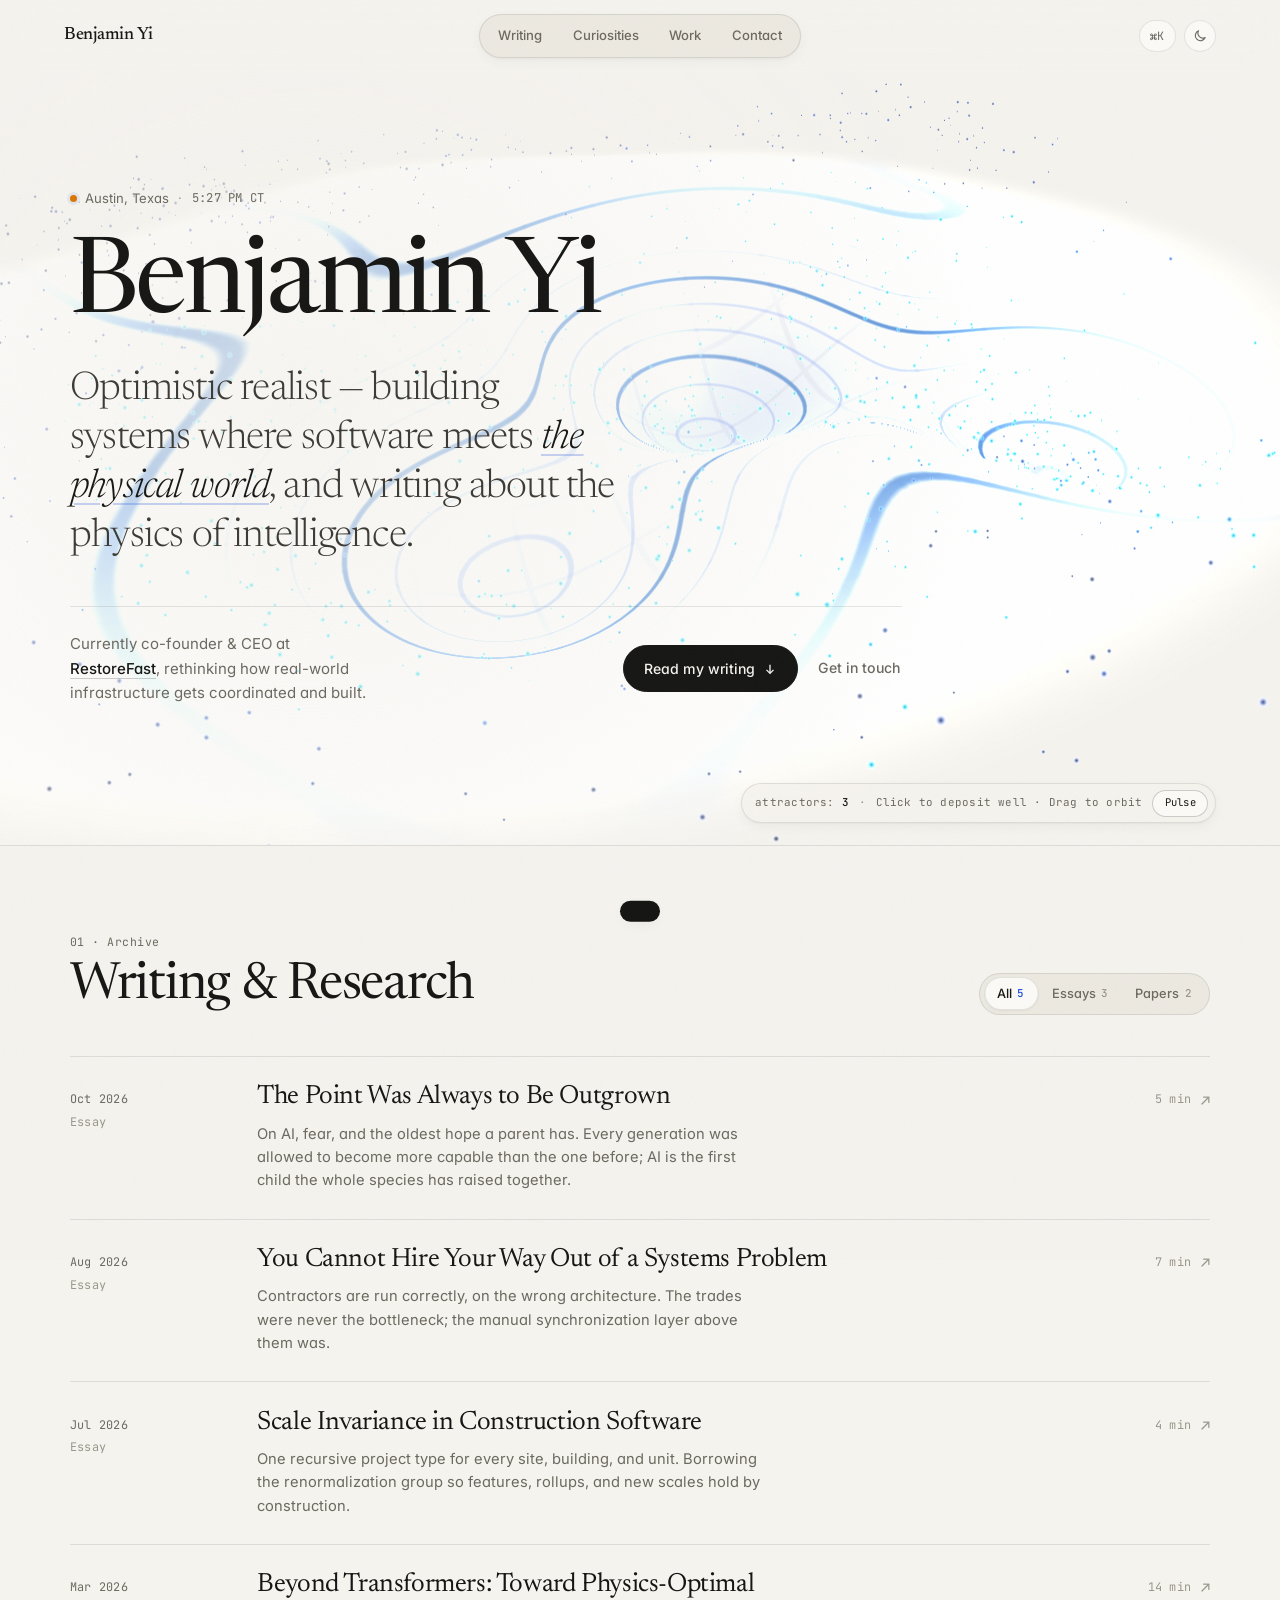
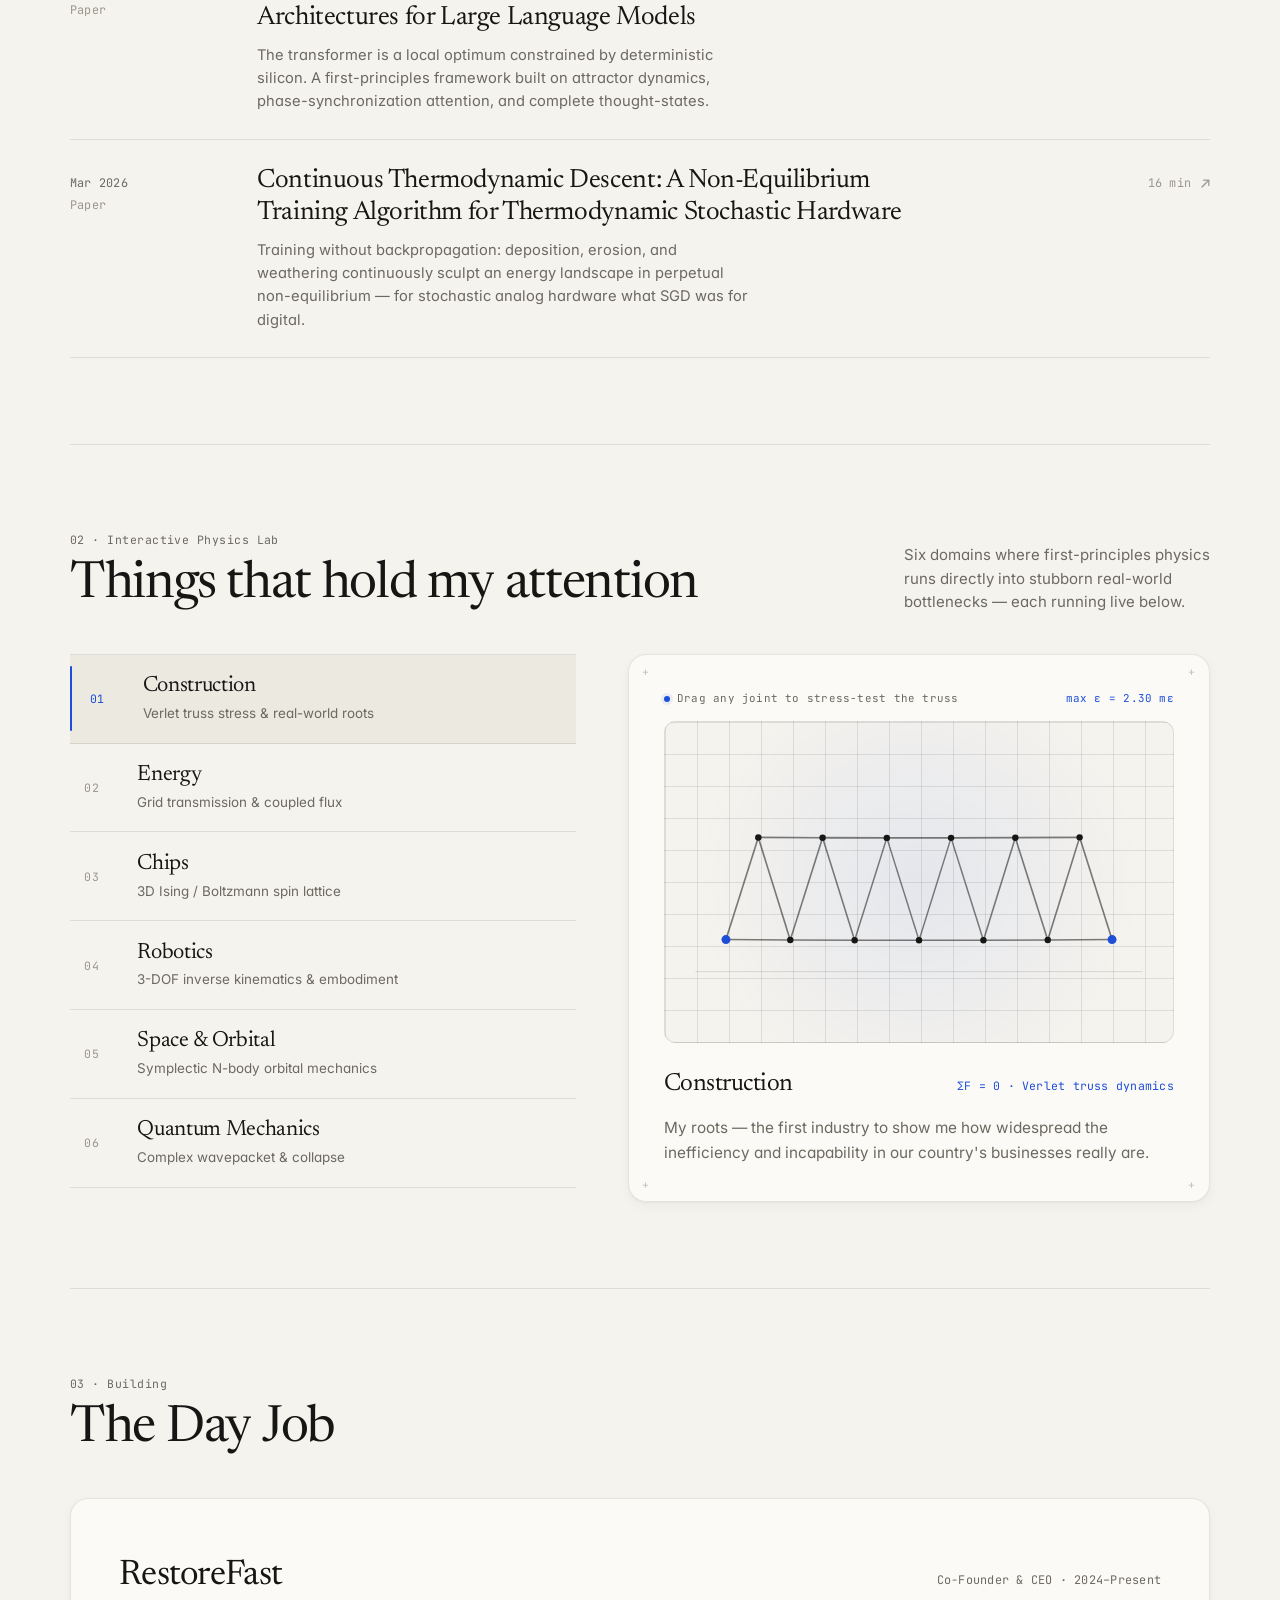
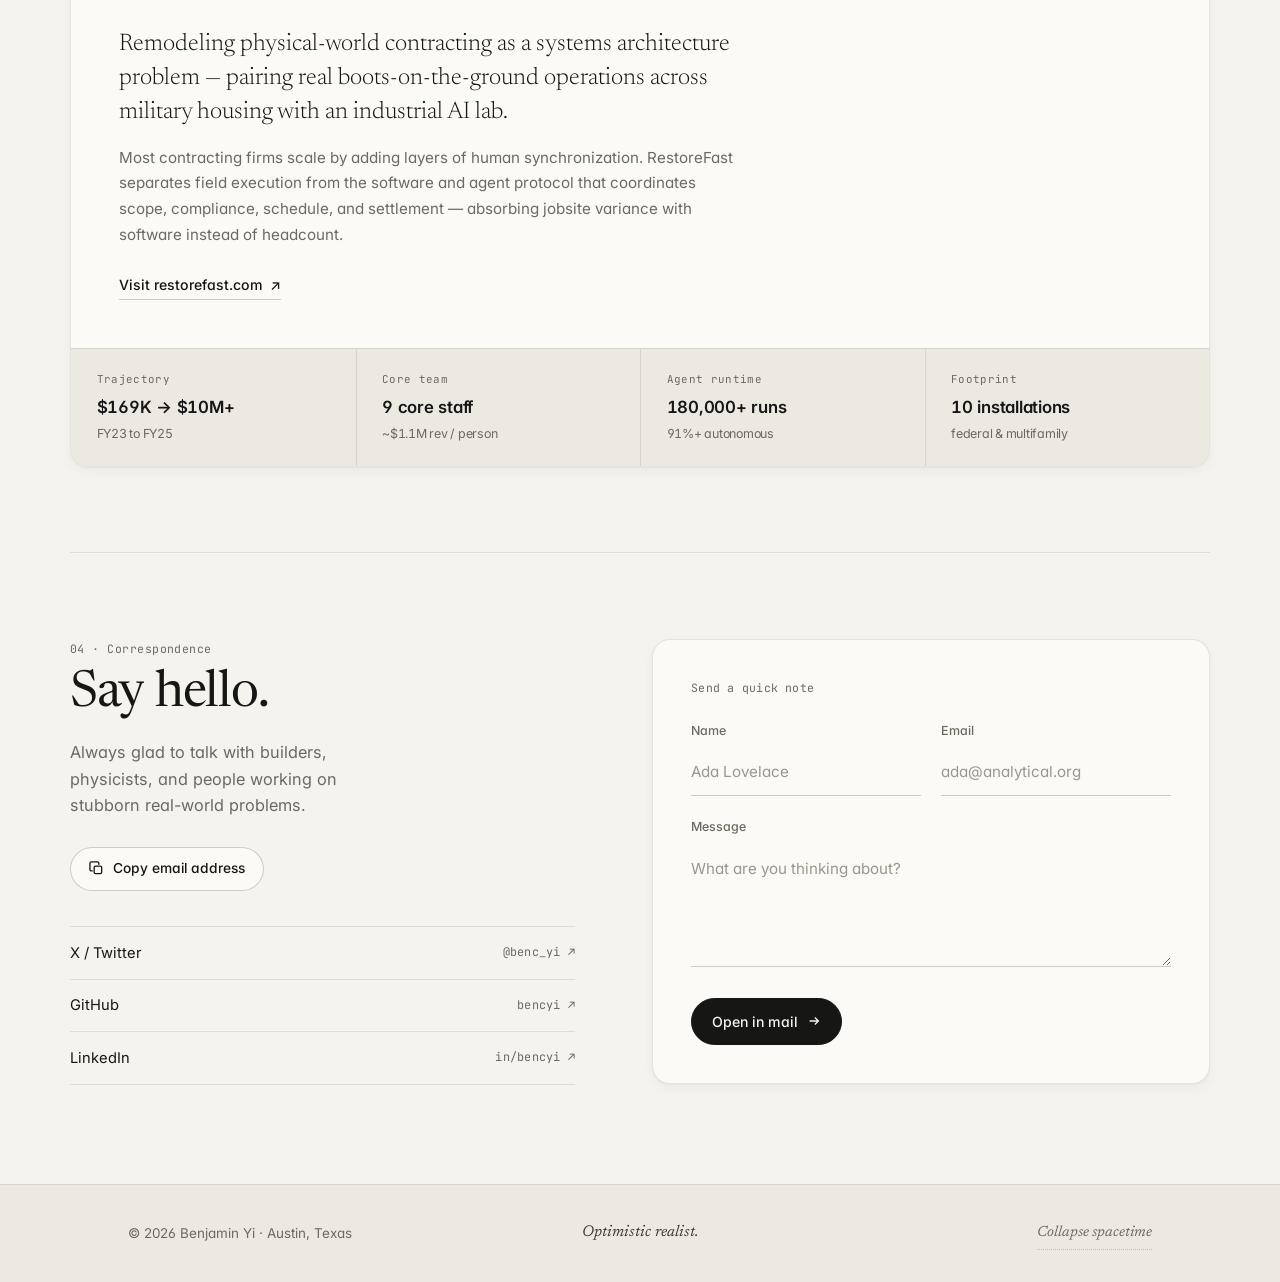
==== commit ee72784f: "Update RestoreFast trajectory stats from live production data Co-authored-by: Cursor <cursoragent@cu" ====
--- a/index.html
+++ b/index.html
@@ -387,19 +387,19 @@
         <dl class="work-plate__specs" aria-label="Selected trajectory">
           <div class="spec">
             <dt class="mono">Trajectory</dt>
-            <dd>$169K → <span class="roll-num" data-to="10" data-prefix="$" data-suffix="M+">$10M+</span> <span class="spec__sub">in 18 months</span></dd>
+            <dd>$169K → <span class="roll-num" data-to="10" data-prefix="$" data-suffix="M+">$10M+</span> <span class="spec__sub">FY23 to FY25</span></dd>
           </div>
           <div class="spec">
-            <dt class="mono">Team</dt>
-            <dd>~<span class="roll-num" data-to="10" data-suffix=" people">10 people</span> <span class="spec__sub">~$1M rev / person</span></dd>
+            <dt class="mono">Core team</dt>
+            <dd><span class="roll-num" data-to="9" data-suffix=" core staff">9 core staff</span> <span class="spec__sub">~$1.1M rev / person</span></dd>
           </div>
           <div class="spec">
             <dt class="mono">Agent runtime</dt>
-            <dd><span class="roll-num" data-to="77000" data-suffix="+ runs">77,000+ runs</span> <span class="spec__sub">94% autonomous</span></dd>
+            <dd><span class="roll-num" data-to="180000" data-suffix="+ runs">180,000+ runs</span> <span class="spec__sub">91%+ autonomous</span></dd>
           </div>
           <div class="spec">
             <dt class="mono">Footprint</dt>
-            <dd><span class="roll-num" data-to="8" data-suffix="+ installations">8+ installations</span> <span class="spec__sub">federal &amp; multifamily</span></dd>
+            <dd><span class="roll-num" data-to="10" data-suffix=" installations">10 installations</span> <span class="spec__sub">federal &amp; multifamily</span></dd>
           </div>
         </dl>
       </article>
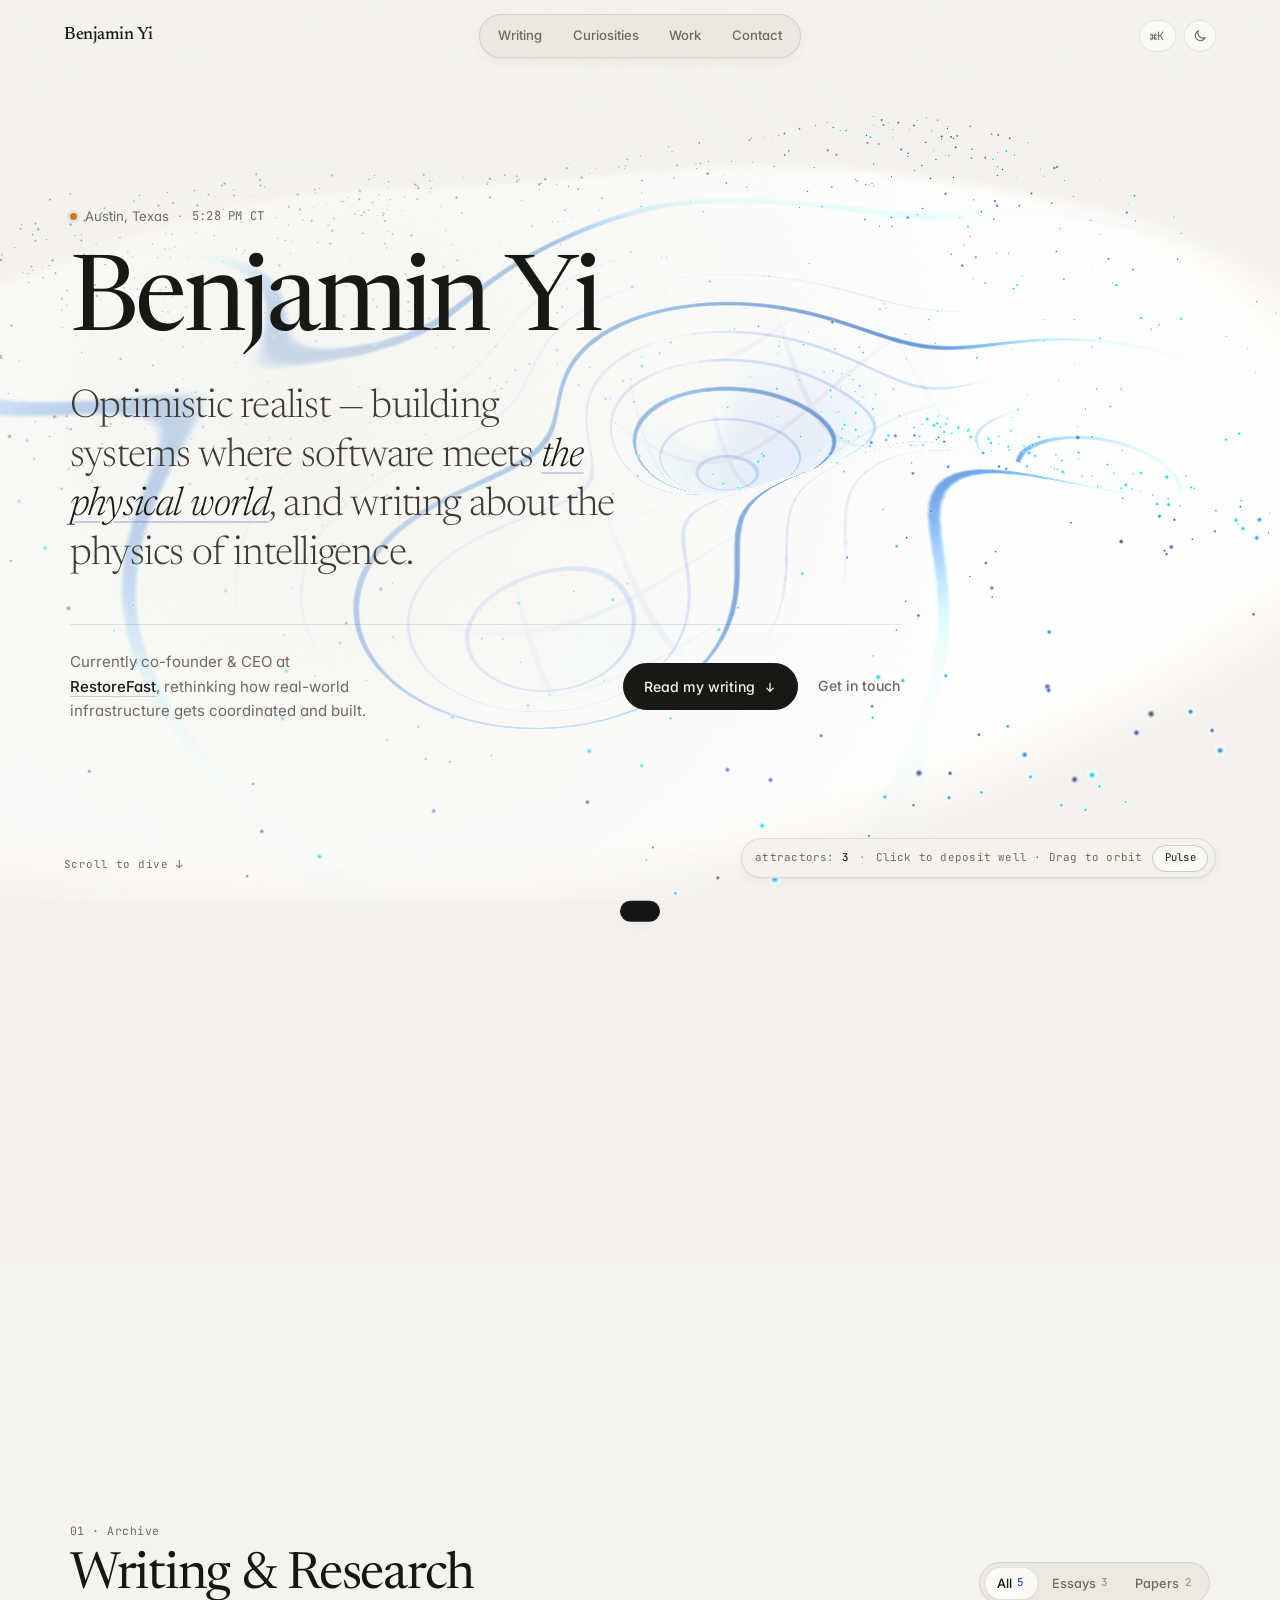
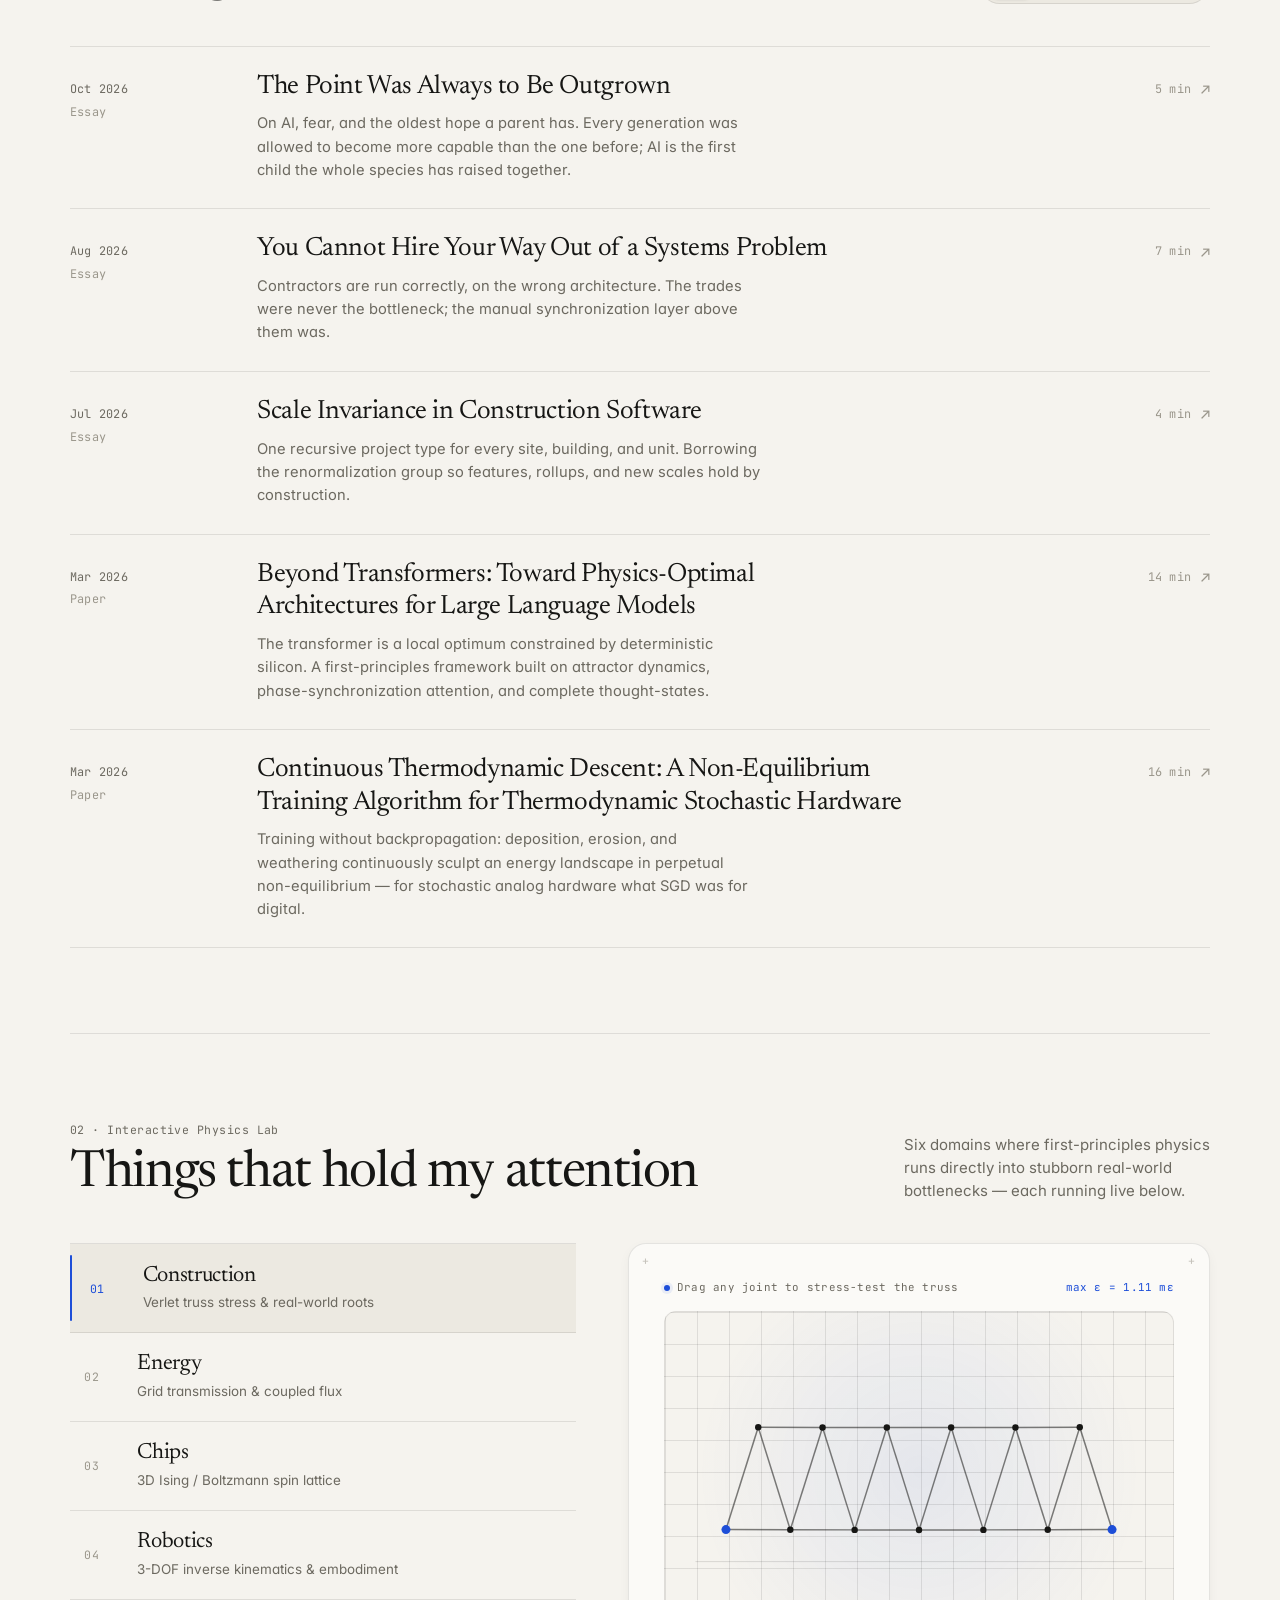
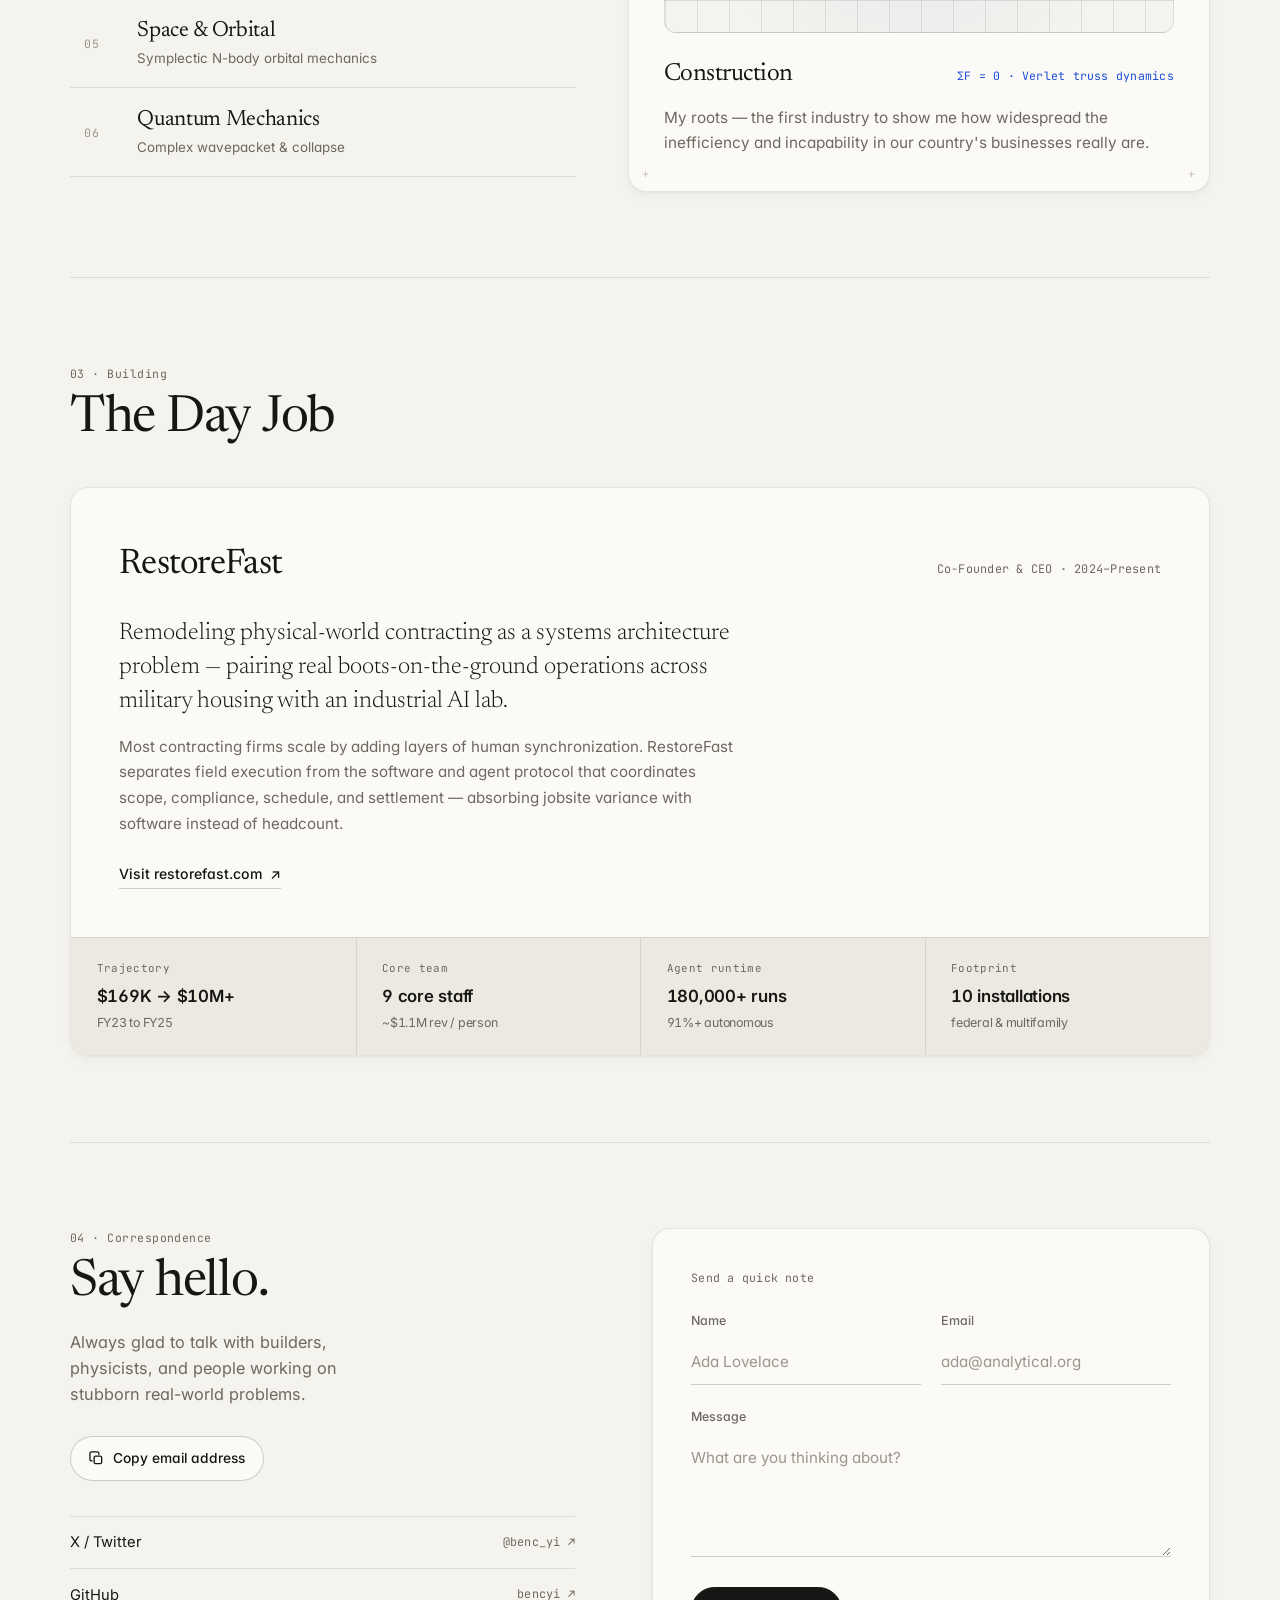
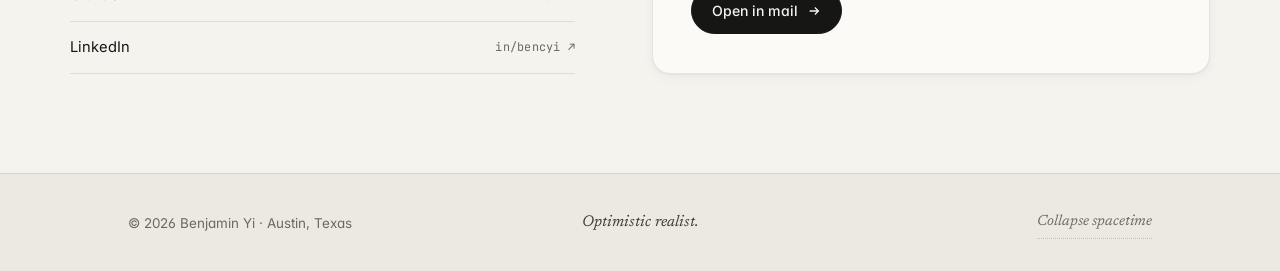
==== commit 63e9a406: "Add sticky 3D basin-dive scroll portal and full technical SEO/entity graph Co-authored-by: Cursor <c" ====
--- a/index.html
+++ b/index.html
@@ -3,17 +3,22 @@
 <head>
   <meta charset="utf-8">
   <meta name="viewport" content="width=device-width, initial-scale=1">
-  <title>Benjamin Yi</title>
-  <meta name="description" content="Benjamin Yi — Optimistic realist in Austin, Texas. Writing on the physics of intelligence and complex systems; co-founder &amp; CEO at RestoreFast.">
+  <title>Benjamin Yi (Ben Yi)</title>
+  <meta name="description" content="Benjamin Yi (Ben Yi) — founder, writer, and researcher in Austin, Texas. Writing on thermodynamic computing, physics-optimal AI architectures, and complex systems; co-founder &amp; CEO at RestoreFast.">
   <link rel="canonical" href="https://benyi.ai/">
-  <meta property="og:title" content="Benjamin Yi">
+  <link rel="alternate" type="application/rss+xml" title="Benjamin Yi — Writing &amp; Research" href="https://benyi.ai/rss.xml">
+  <meta property="og:title" content="Benjamin Yi (Ben Yi)">
   <meta property="og:description" content="Optimistic realist in Austin, Texas. Writing on thermodynamic computing, systems architecture, and building where software meets the physical world.">
-  <meta property="og:type" content="website">
+  <meta property="og:type" content="profile">
+  <meta property="profile:first_name" content="Benjamin">
+  <meta property="profile:last_name" content="Yi">
   <meta property="og:url" content="https://benyi.ai/">
   <meta property="og:image" content="https://benyi.ai/og.png">
   <meta property="og:image:width" content="1200">
   <meta property="og:image:height" content="630">
   <meta name="twitter:card" content="summary_large_image">
+  <meta name="twitter:site" content="@benc_yi">
+  <meta name="twitter:creator" content="@benc_yi">
   <meta name="theme-color" content="#f5f3ee">
 
   <link rel="icon" href="/favicon.ico" sizes="any">
@@ -42,17 +47,56 @@
   <script type="application/ld+json">
   {
     "@context": "https://schema.org",
-    "@type": "Person",
-    "name": "Benjamin Yi",
-    "url": "https://benyi.ai",
-    "jobTitle": "Co-Founder & CEO",
-    "worksFor": { "@type": "Organization", "name": "RestoreFast", "url": "https://www.restorefast.com" },
-    "alumniOf": { "@type": "CollegeOrUniversity", "name": "University of Maryland - College Park" },
-    "address": { "@type": "PostalAddress", "addressLocality": "Austin", "addressRegion": "TX", "addressCountry": "US" },
-    "sameAs": [
-      "https://www.linkedin.com/in/bencyi",
-      "https://github.com/bencyi",
-      "https://x.com/benc_yi"
+    "@graph": [
+      {
+        "@type": "WebSite",
+        "@id": "https://benyi.ai/#website",
+        "url": "https://benyi.ai/",
+        "name": "Benjamin Yi",
+        "alternateName": "Ben Yi",
+        "description": "Personal website, essays, and research papers of Benjamin Yi (Ben Yi).",
+        "publisher": { "@id": "https://benyi.ai/#person" }
+      },
+      {
+        "@type": "ProfilePage",
+        "@id": "https://benyi.ai/#profile",
+        "url": "https://benyi.ai/",
+        "name": "Benjamin Yi (Ben Yi)",
+        "isPartOf": { "@id": "https://benyi.ai/#website" },
+        "mainEntity": { "@id": "https://benyi.ai/#person" },
+        "dateModified": "2026-11-24"
+      },
+      {
+        "@type": "Person",
+        "@id": "https://benyi.ai/#person",
+        "name": "Benjamin Yi",
+        "alternateName": ["Ben Yi", "Ben C. Yi"],
+        "givenName": "Benjamin",
+        "familyName": "Yi",
+        "url": "https://benyi.ai/",
+        "image": "https://benyi.ai/og.png",
+        "description": "Optimistic realist in Austin, Texas — building systems where software meets the physical world, and writing about the physics of intelligence. Co-founder & CEO at RestoreFast.",
+        "jobTitle": "Co-Founder & CEO",
+        "worksFor": { "@type": "Organization", "name": "RestoreFast", "url": "https://www.restorefast.com" },
+        "alumniOf": { "@type": "CollegeOrUniversity", "name": "University of Maryland, College Park" },
+        "homeLocation": { "@type": "Place", "name": "Austin, Texas" },
+        "address": { "@type": "PostalAddress", "addressLocality": "Austin", "addressRegion": "TX", "addressCountry": "US" },
+        "knowsAbout": [
+          "Thermodynamic Computing",
+          "Artificial Intelligence",
+          "Systems Architecture",
+          "Energy-Based Models",
+          "Construction Technology",
+          "Robotics",
+          "Quantum Mechanics"
+        ],
+        "sameAs": [
+          "https://www.linkedin.com/in/bencyi",
+          "https://github.com/bencyi",
+          "https://x.com/benc_yi",
+          "https://www.restorefast.com"
+        ]
+      }
     ]
   }
   </script>
@@ -97,10 +141,14 @@
 
   <main id="top">
 
-    <!-- ============ HERO: 3D WEBGL THERMODYNAMIC POTENTIAL MANIFOLD ============ -->
+    <!-- ============ HERO: STICKY 3D BASIN-DIVE STAGE ============ -->
+    <div class="hero-stage" id="heroStage">
     <section class="hero" aria-label="Introduction">
       <!-- Real-time 3D WebGL sculpted energy surface + 1,500-particle Langevin swarm -->
       <canvas id="energyField" class="hero__field" aria-hidden="true"></canvas>
+
+      <!-- Luminous exit aperture when diving through the bottom of the attractor basin -->
+      <div class="hero__portal" aria-hidden="true"></div>
 
       <div class="hero__inner">
         <div class="hero__meta hero-anim" style="--d: 60ms">
@@ -135,6 +183,8 @@
         </div>
       </div>
 
+      <span class="hero__scroll-cue mono" id="scrollCue" aria-hidden="true">Scroll to dive ↓</span>
+
       <!-- Quiet interactive 3D manifold control bar -->
       <div class="hero__hud mono" id="heroHud">
         <span class="hero__hud-stat">attractors: <strong id="wellCount">3</strong></span>
@@ -145,6 +195,7 @@
         </button>
       </div>
     </section>
+    </div>
 
     <!-- ============ 01 WRITING & RESEARCH ============ -->
     <section id="writing" class="band band--writing">
@@ -428,9 +479,9 @@
           </div>
 
           <ul class="elsewhere">
-            <li><a href="https://x.com/benc_yi" rel="noopener"><span>X / Twitter</span><span class="mono">@benc_yi ↗</span></a></li>
-            <li><a href="https://github.com/bencyi" rel="noopener"><span>GitHub</span><span class="mono">bencyi ↗</span></a></li>
-            <li><a href="https://www.linkedin.com/in/bencyi" rel="noopener"><span>LinkedIn</span><span class="mono">in/bencyi ↗</span></a></li>
+            <li><a href="https://x.com/benc_yi" rel="me noopener"><span>X / Twitter</span><span class="mono">@benc_yi ↗</span></a></li>
+            <li><a href="https://github.com/bencyi" rel="me noopener"><span>GitHub</span><span class="mono">bencyi ↗</span></a></li>
+            <li><a href="https://www.linkedin.com/in/bencyi" rel="me noopener"><span>LinkedIn</span><span class="mono">in/bencyi ↗</span></a></li>
           </ul>
         </div>
 
--- a/styles.css
+++ b/styles.css
@@ -360,36 +360,63 @@
   background: var(--accent);
 }
 
-/* ---------- hero: 3D WebGL thermodynamic manifold ---------- */
+/* ---------- hero: sticky 3D basin-dive stage ---------- */
+
+.hero-stage {
+  position: relative;
+  height: 205svh;
+  --dive: 0;
+  --dive-copy: 0;
+  --dive-exit: 0;
+}
 
 .hero {
-  position: relative;
-  min-height: min(94svh, 900px);
+  position: sticky;
+  top: 0;
+  height: 100svh;
   display: flex;
   flex-direction: column;
   justify-content: center;
-  padding: 7.5rem 0 clamp(4.5rem, 8.5vh, 6.2rem);
+  padding: 5.5rem 0 4rem;
   overflow: hidden;
-  border-bottom: 1px solid var(--line);
   cursor: grab;
-  --hero-scroll: 0;
 }
 .hero:active { cursor: grabbing; }
 
-/* Localized atmospheric veil strictly behind the left editorial column so
-   text reads effortlessly while the 3D WebGL manifold shines vividly */
+/* Localized atmospheric veil strictly behind the left editorial column;
+   lifts away automatically as the copy departs so the full 3D canyon shines */
 .hero::before {
   content: "";
   position: absolute;
   inset: 0;
   z-index: 1;
   pointer-events: none;
+  opacity: calc(1 - var(--dive-copy, 0));
   background: radial-gradient(
     ellipse 54% 72% at 24% 48%,
     color-mix(in srgb, var(--bg) 82%, transparent) 0%,
     color-mix(in srgb, var(--bg) 42%, transparent) 58%,
     transparent 100%
   );
+}
+
+/* Luminous aperture blooming at the bottom of the attractor funnel to
+   seamlessly expose Writing & Research */
+.hero__portal {
+  position: absolute;
+  inset: 0;
+  z-index: 4;
+  pointer-events: none;
+  opacity: var(--dive-exit, 0);
+  background:
+    radial-gradient(
+      circle at 50% 50%,
+      var(--bg) 0%,
+      color-mix(in srgb, var(--bg) 96%, transparent) 48%,
+      color-mix(in srgb, var(--accent) 12%, var(--bg)) 100%
+    );
+  transform: scale(calc(0.4 + var(--dive-exit, 0) * 0.9));
+  will-change: transform, opacity;
 }
 
 .hero__field {
@@ -407,15 +434,29 @@
   width: var(--w);
   margin-inline: auto;
   pointer-events: none; /* allow dragging/clicking open space to interact with 3D mesh */
-  transform: translate3d(0, calc(var(--hero-scroll, 0) * -46px), 0);
-  opacity: calc(1 - var(--hero-scroll, 0) * 0.55);
-  will-change: transform, opacity;
+  transform: translate3d(0, calc(var(--dive-copy, 0) * -68px), 0) scale(calc(1 + var(--dive-copy, 0) * 0.055));
+  opacity: calc(1 - var(--dive-copy, 0));
+  filter: blur(calc(var(--dive-copy, 0) * 2.5px));
+  will-change: transform, opacity, filter;
 }
 .hero__inner a,
 .hero__inner button,
 .hero__inner p,
 .hero__inner h1 {
   pointer-events: auto;
+}
+
+.hero__scroll-cue {
+  position: absolute;
+  left: var(--gutter);
+  bottom: 1.65rem;
+  z-index: 3;
+  font-size: 0.68rem;
+  color: var(--muted);
+  letter-spacing: 0.04em;
+  pointer-events: none;
+  opacity: calc(1 - min(1, var(--dive, 0) * 6));
+  transition: opacity 0.2s ease;
 }
 
 /* Choreographed opening entrance synced to the 3D manifold bloom */
@@ -576,6 +617,7 @@
   font-size: 0.68rem;
   color: var(--muted);
   box-shadow: var(--shadow-sm);
+  opacity: calc(1 - min(1, var(--dive, 0) * 4.5));
 }
 .hero__hud-stat strong {
   color: var(--ink);
@@ -614,7 +656,14 @@
   padding-block: clamp(4.5rem, 9.5vh, 7.2rem);
   border-top: 1px solid var(--line);
 }
-.band--writing { border-top: none; }
+.band--writing {
+  position: relative;
+  z-index: 6;
+  margin-top: -42svh;
+  padding-top: clamp(3rem, 6vh, 4.5rem);
+  border-top: none;
+  scroll-margin-top: 5.5rem;
+}
 
 .band__head {
   display: flex;
@@ -1661,10 +1710,12 @@
     white-space: nowrap;
   }
   .icon-pill { display: none; }
+  .hero-stage { height: 160svh; }
+  .hero__scroll-cue { display: none; }
   .hero__hud {
     left: var(--gutter);
     right: auto;
-    bottom: 1rem;
+    bottom: 4.4rem;
     font-size: 0.62rem;
   }
   .hero__hint,
@@ -1717,11 +1768,16 @@
 
 @media (prefers-reduced-motion: reduce) {
   html { scroll-behavior: auto; }
+  .hero-stage { height: auto; }
+  .hero { position: relative; height: auto; min-height: 88svh; }
+  .hero__portal, .hero__scroll-cue { display: none; }
+  .band--writing { margin-top: 0; }
   .js .reveal { opacity: 1; transform: none; transition: none; }
   .js .hero-anim { opacity: 1; transform: none; animation: none; }
   .js .index-item.reveal::before { transform: scaleX(1); transition: none; }
   .kinetic-title .kw > span { transform: none; transition: none; }
-  .hero__inner { transform: none; opacity: 1; }
+  .hero__inner { transform: none; opacity: 1; filter: none; }
+  .hero__hud { opacity: 1; }
   .work-plate { transform: none !important; }
   .pill-nav__thumb,
   .segmented__thumb,
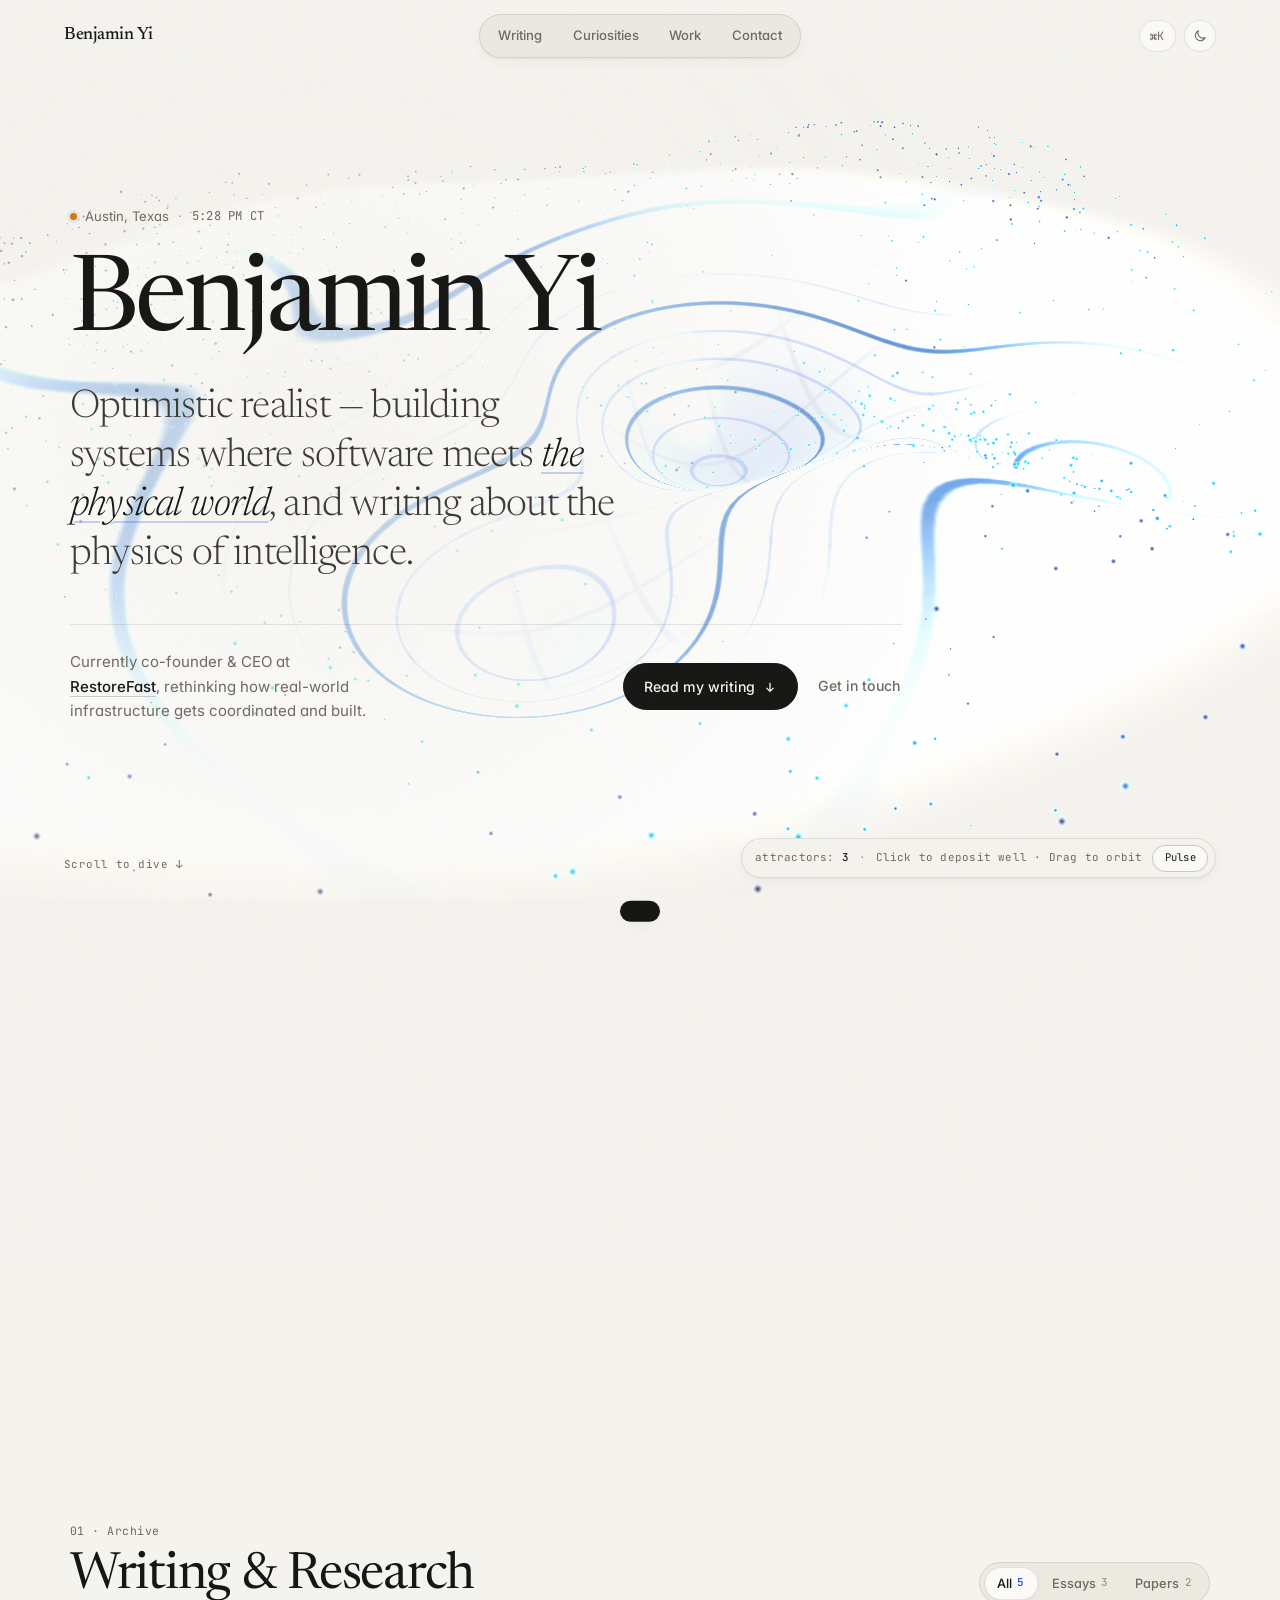
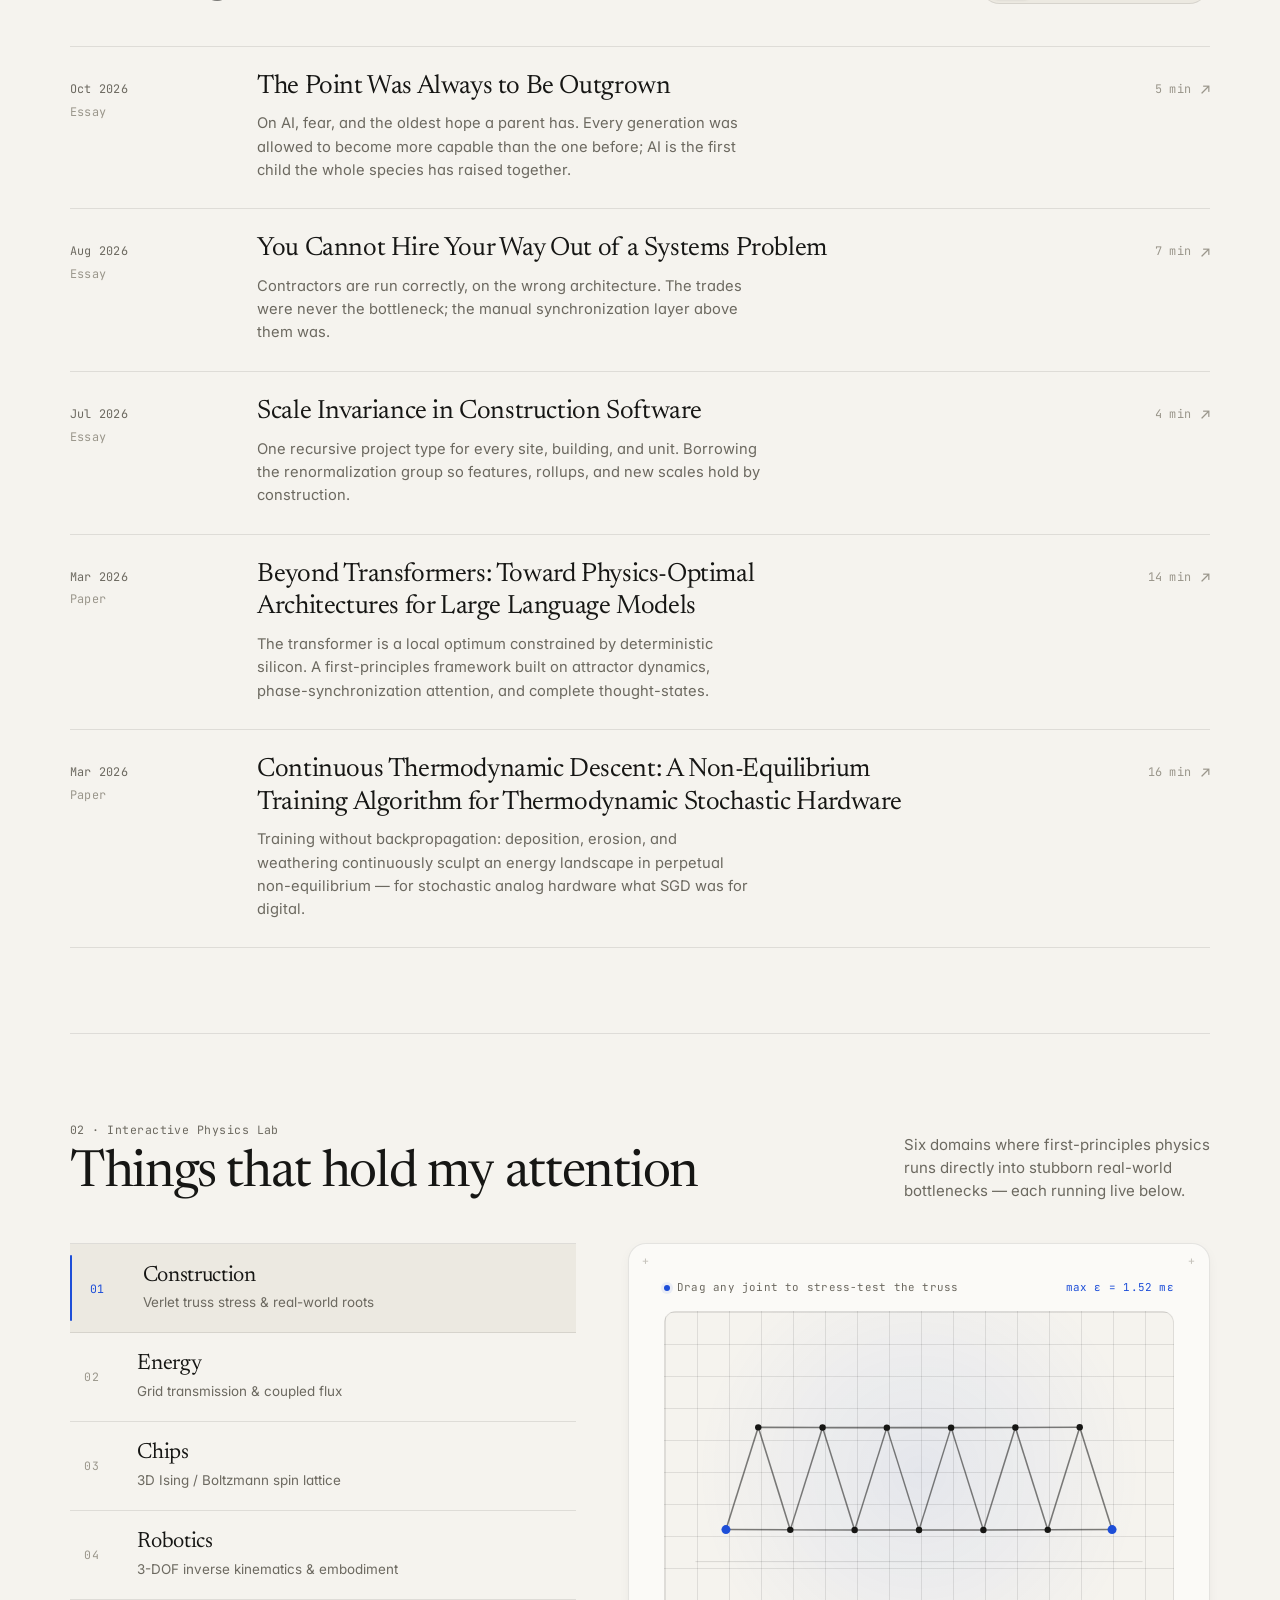
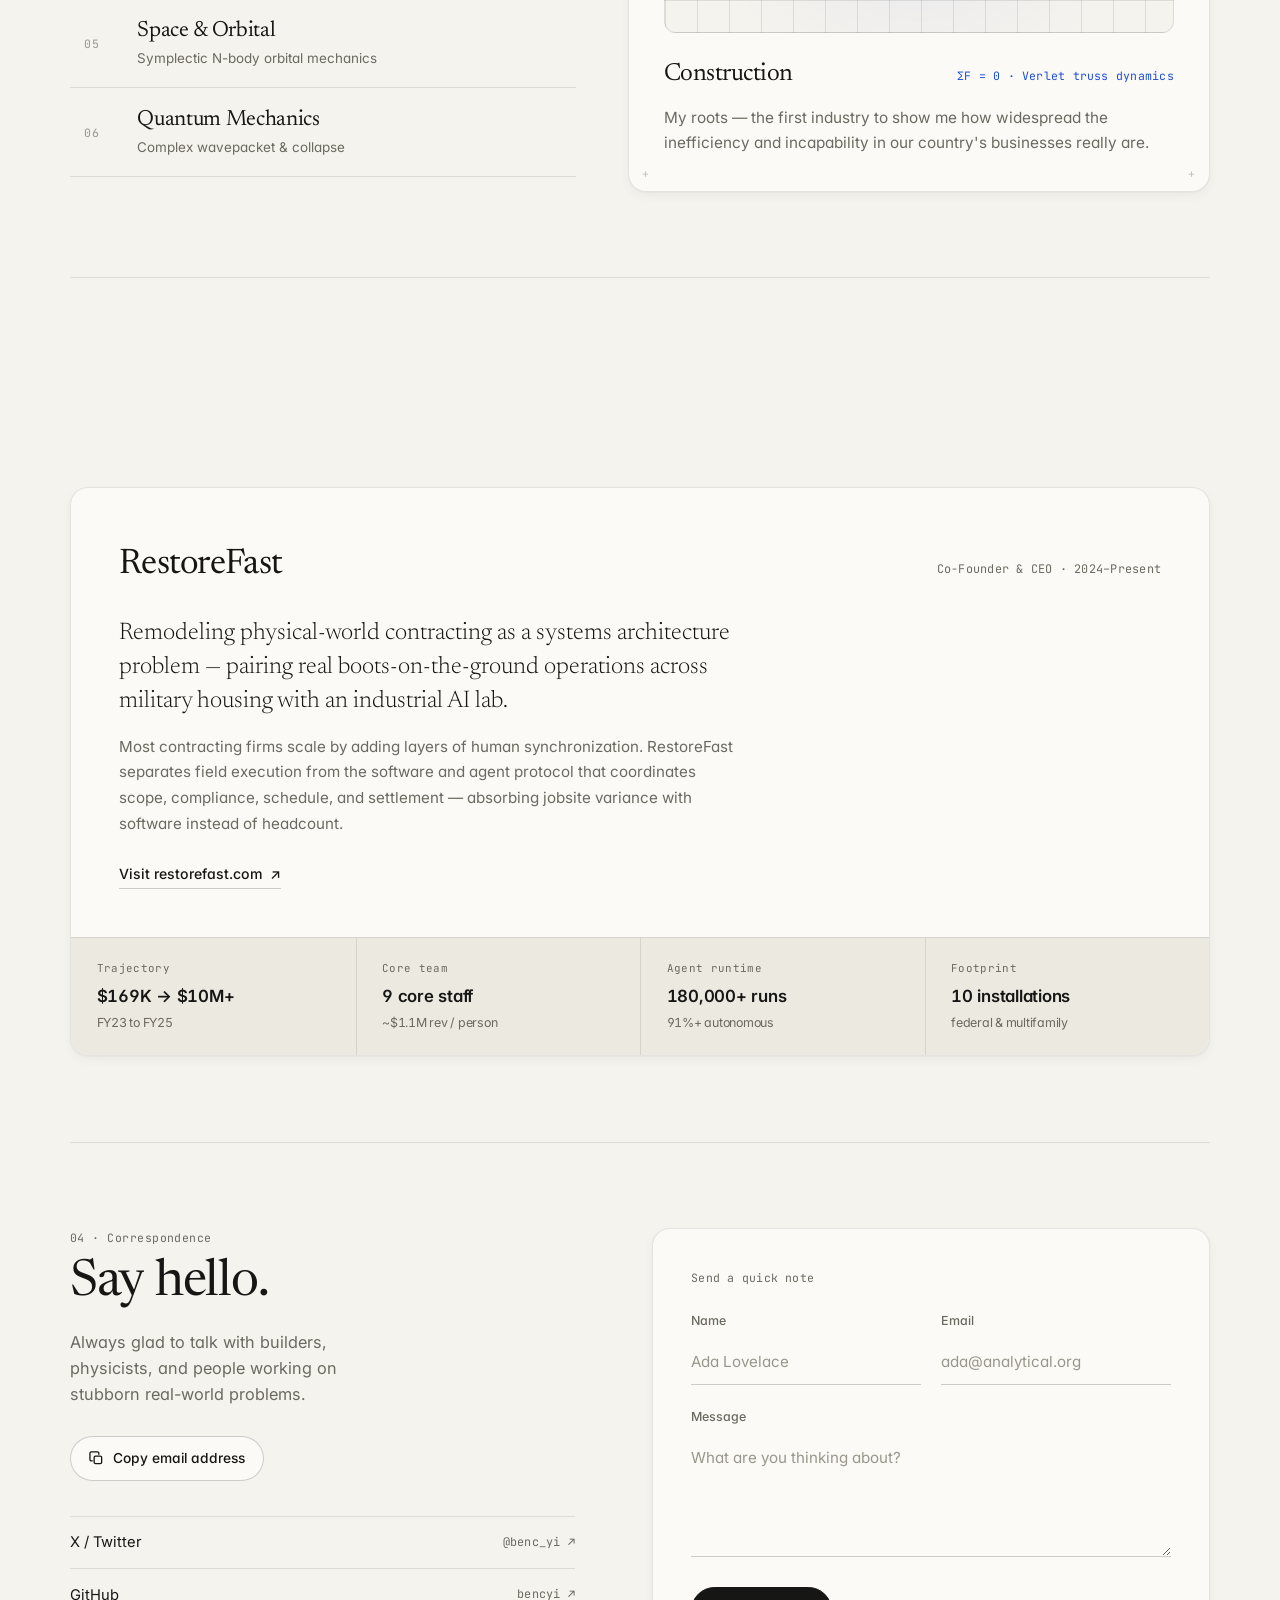
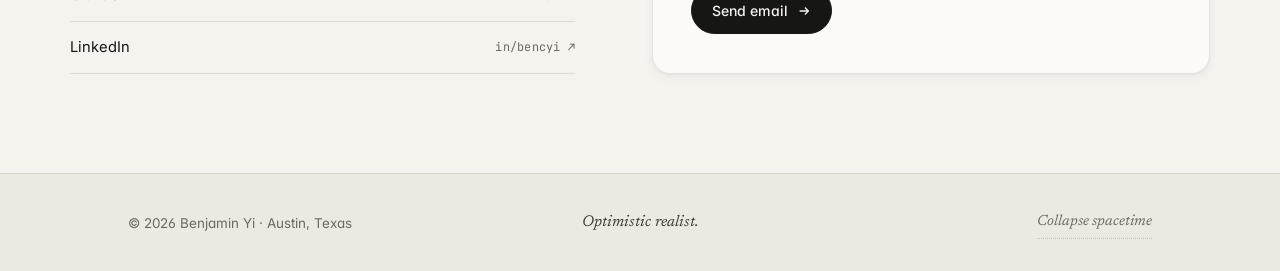
==== commit c437b5b9: "Fix Send email button with anchor mailto trigger and prefilled Gmail/Outlook/copy fallback Co-author" ====
--- a/index.html
+++ b/index.html
@@ -503,9 +503,18 @@
           </label>
           <div class="note-form__actions">
             <button class="action-primary" type="submit">
-              <span>Open in mail</span>
+              <span>Send email</span>
               <svg viewBox="0 0 16 16" fill="none" stroke="currentColor" stroke-width="1.5" aria-hidden="true"><path d="M3 8h10M9 4l4 4-4 4"/></svg>
             </button>
+          </div>
+
+          <div class="note-form__fallback mono" id="formFallback" hidden>
+            <span>No mail app? Compose in</span>
+            <a id="gmailCompose" href="#" target="_blank" rel="noopener">Gmail ↗</a>
+            <span aria-hidden="true">·</span>
+            <a id="outlookCompose" href="#" target="_blank" rel="noopener">Outlook ↗</a>
+            <span aria-hidden="true">·</span>
+            <button id="copyDraft" type="button" class="fallback-copy">Copy draft</button>
           </div>
         </form>
       </div>
--- a/styles.css
+++ b/styles.css
@@ -1391,6 +1391,33 @@
   transform: translateX(3px);
 }
 
+.note-form__fallback {
+  margin-top: 1.15rem;
+  padding-top: 0.95rem;
+  border-top: 1px solid var(--line);
+  display: flex;
+  flex-wrap: wrap;
+  align-items: center;
+  gap: 0.45rem;
+  font-size: 0.7rem;
+  color: var(--muted);
+}
+.note-form__fallback[hidden] { display: none; }
+.note-form__fallback a,
+.fallback-copy {
+  color: var(--accent);
+  text-decoration: none;
+  border: none;
+  background: transparent;
+  padding: 0;
+  font: inherit;
+  cursor: pointer;
+}
+.note-form__fallback a:hover,
+.fallback-copy:hover {
+  text-decoration: underline;
+}
+
 /* ---------- footer ---------- */
 
 .site-foot {
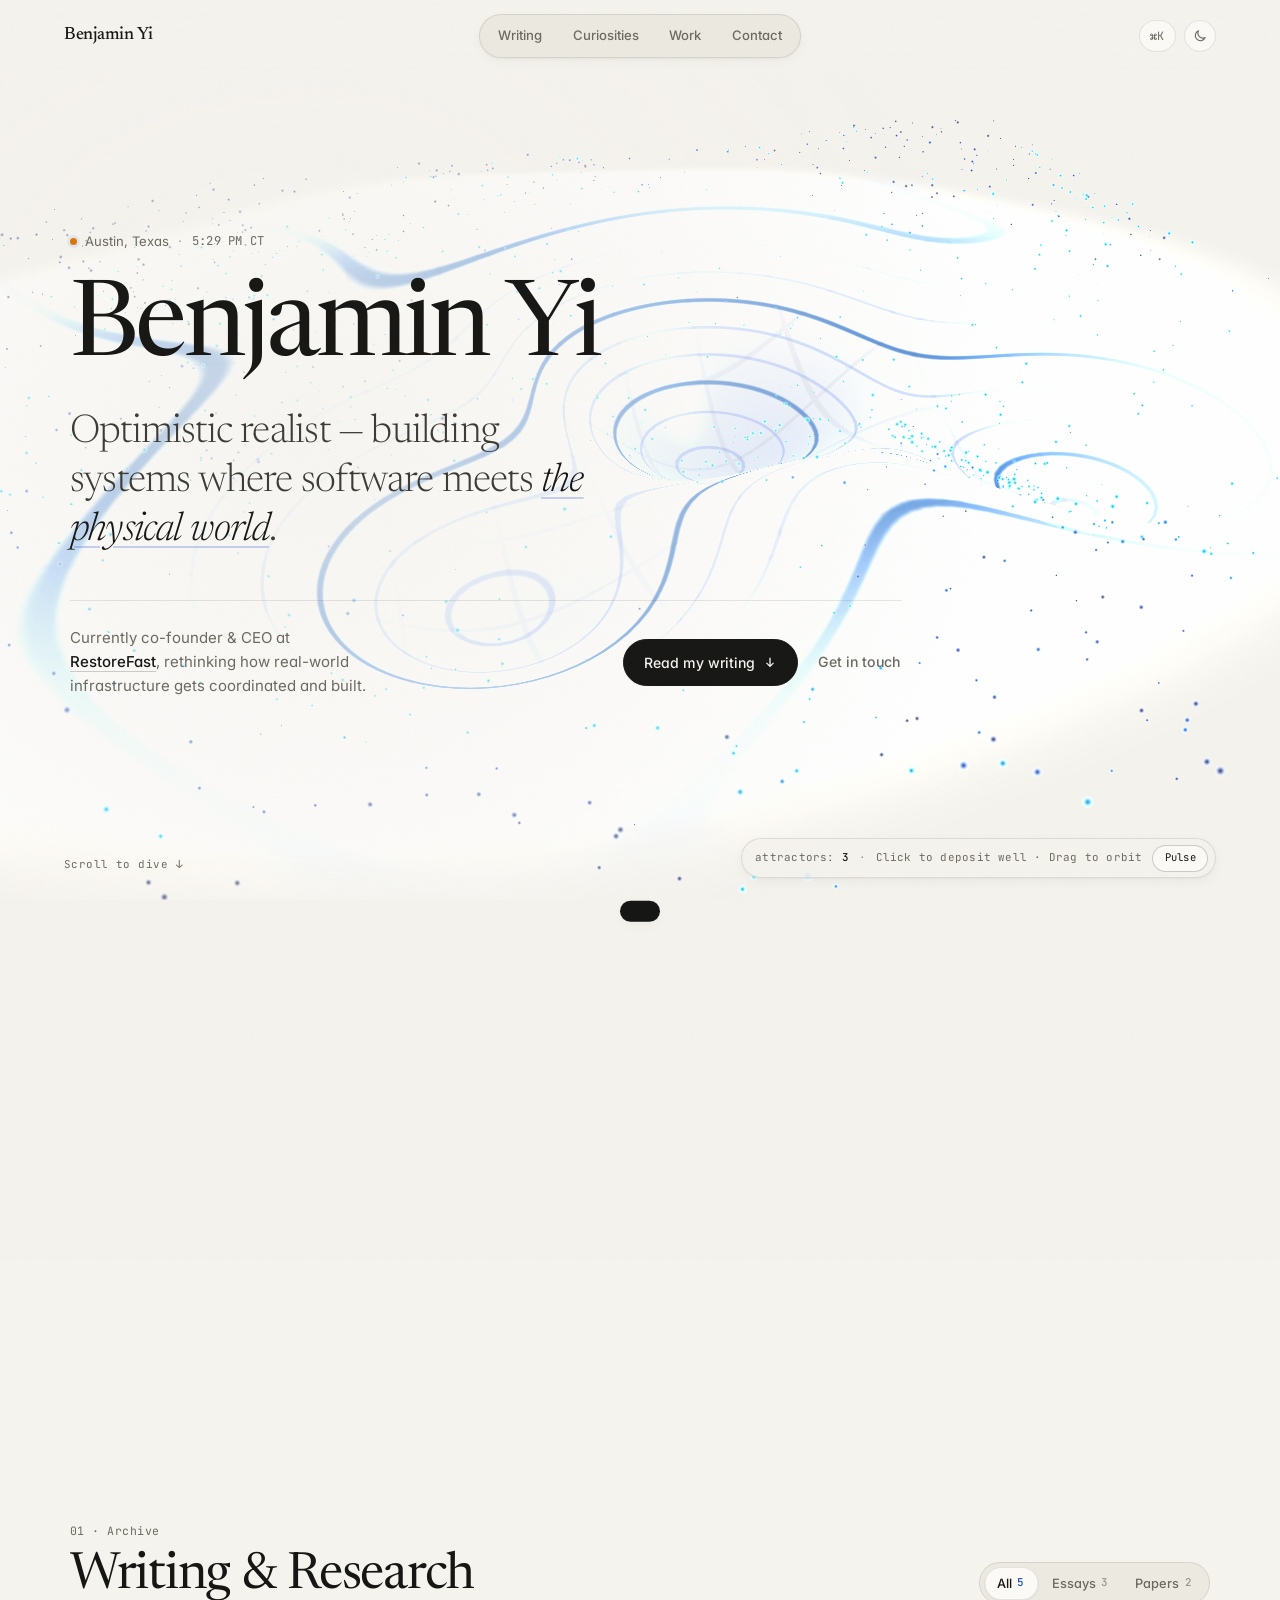
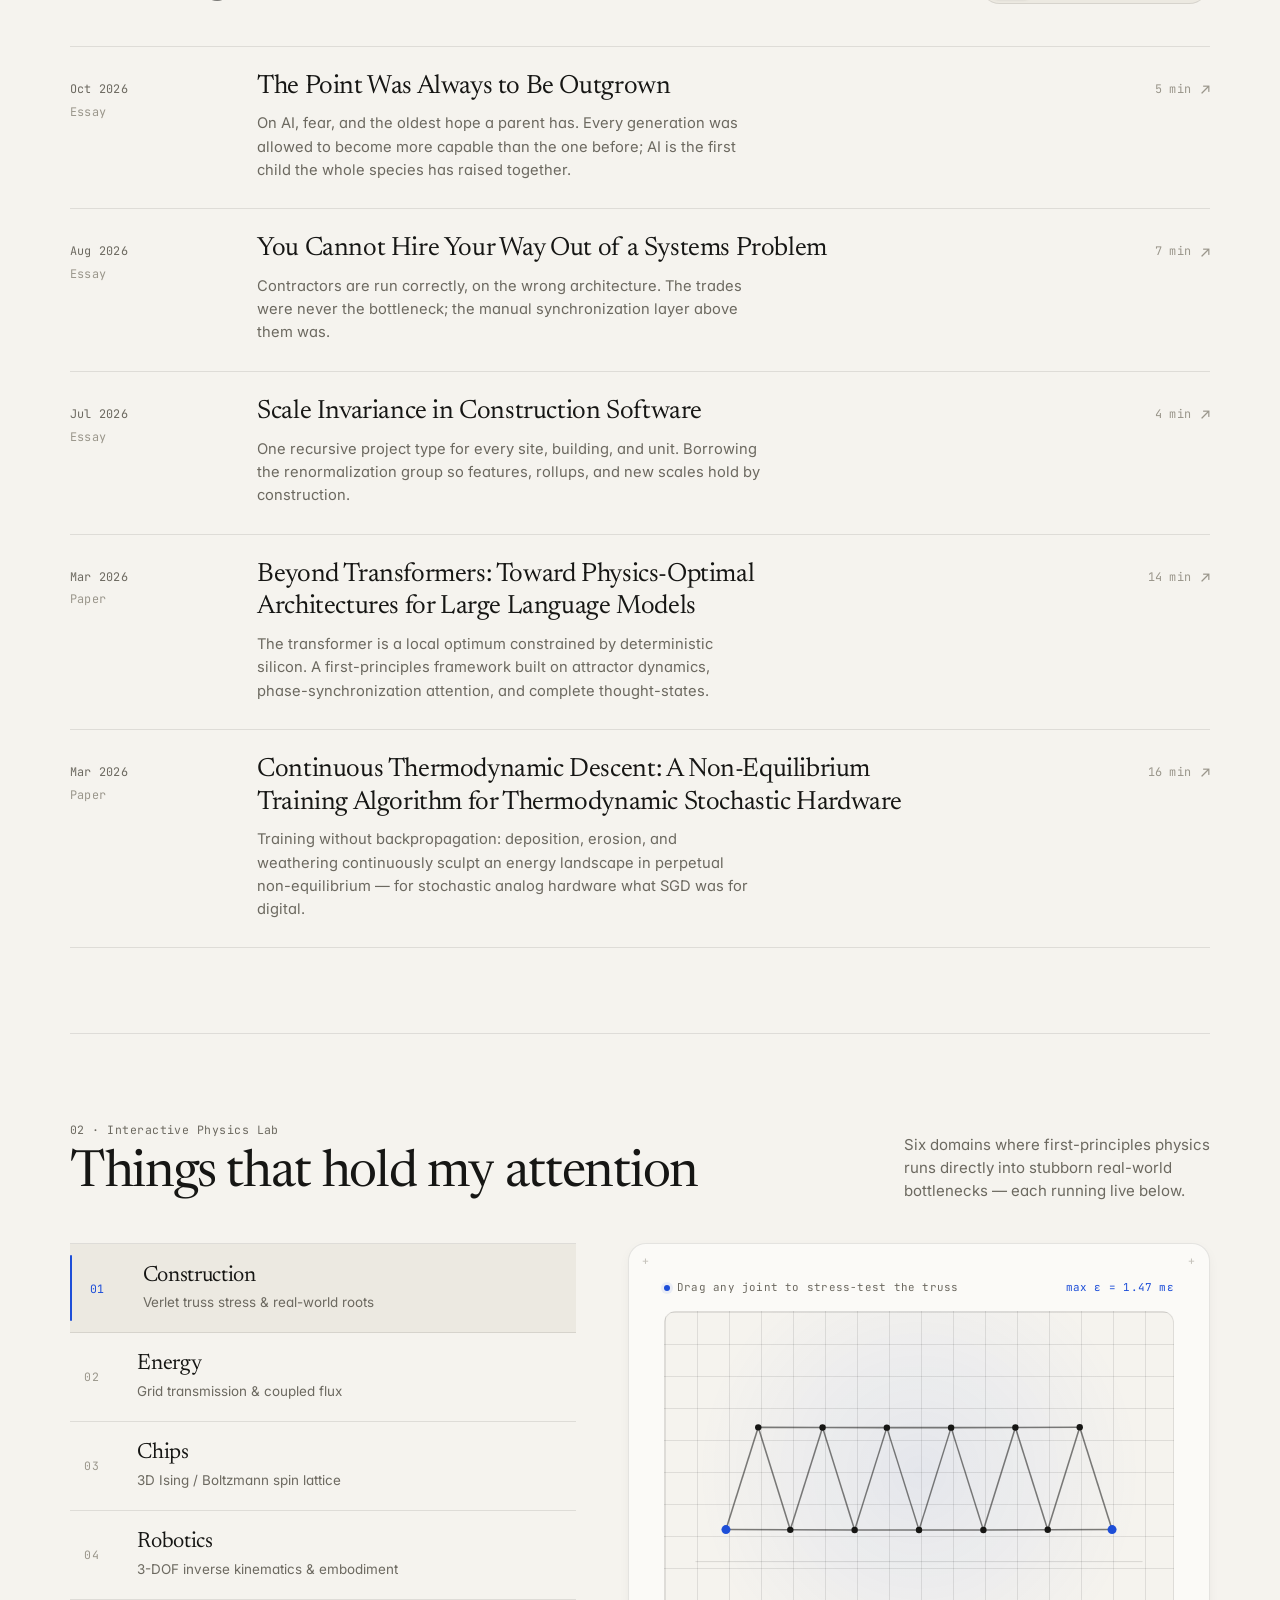
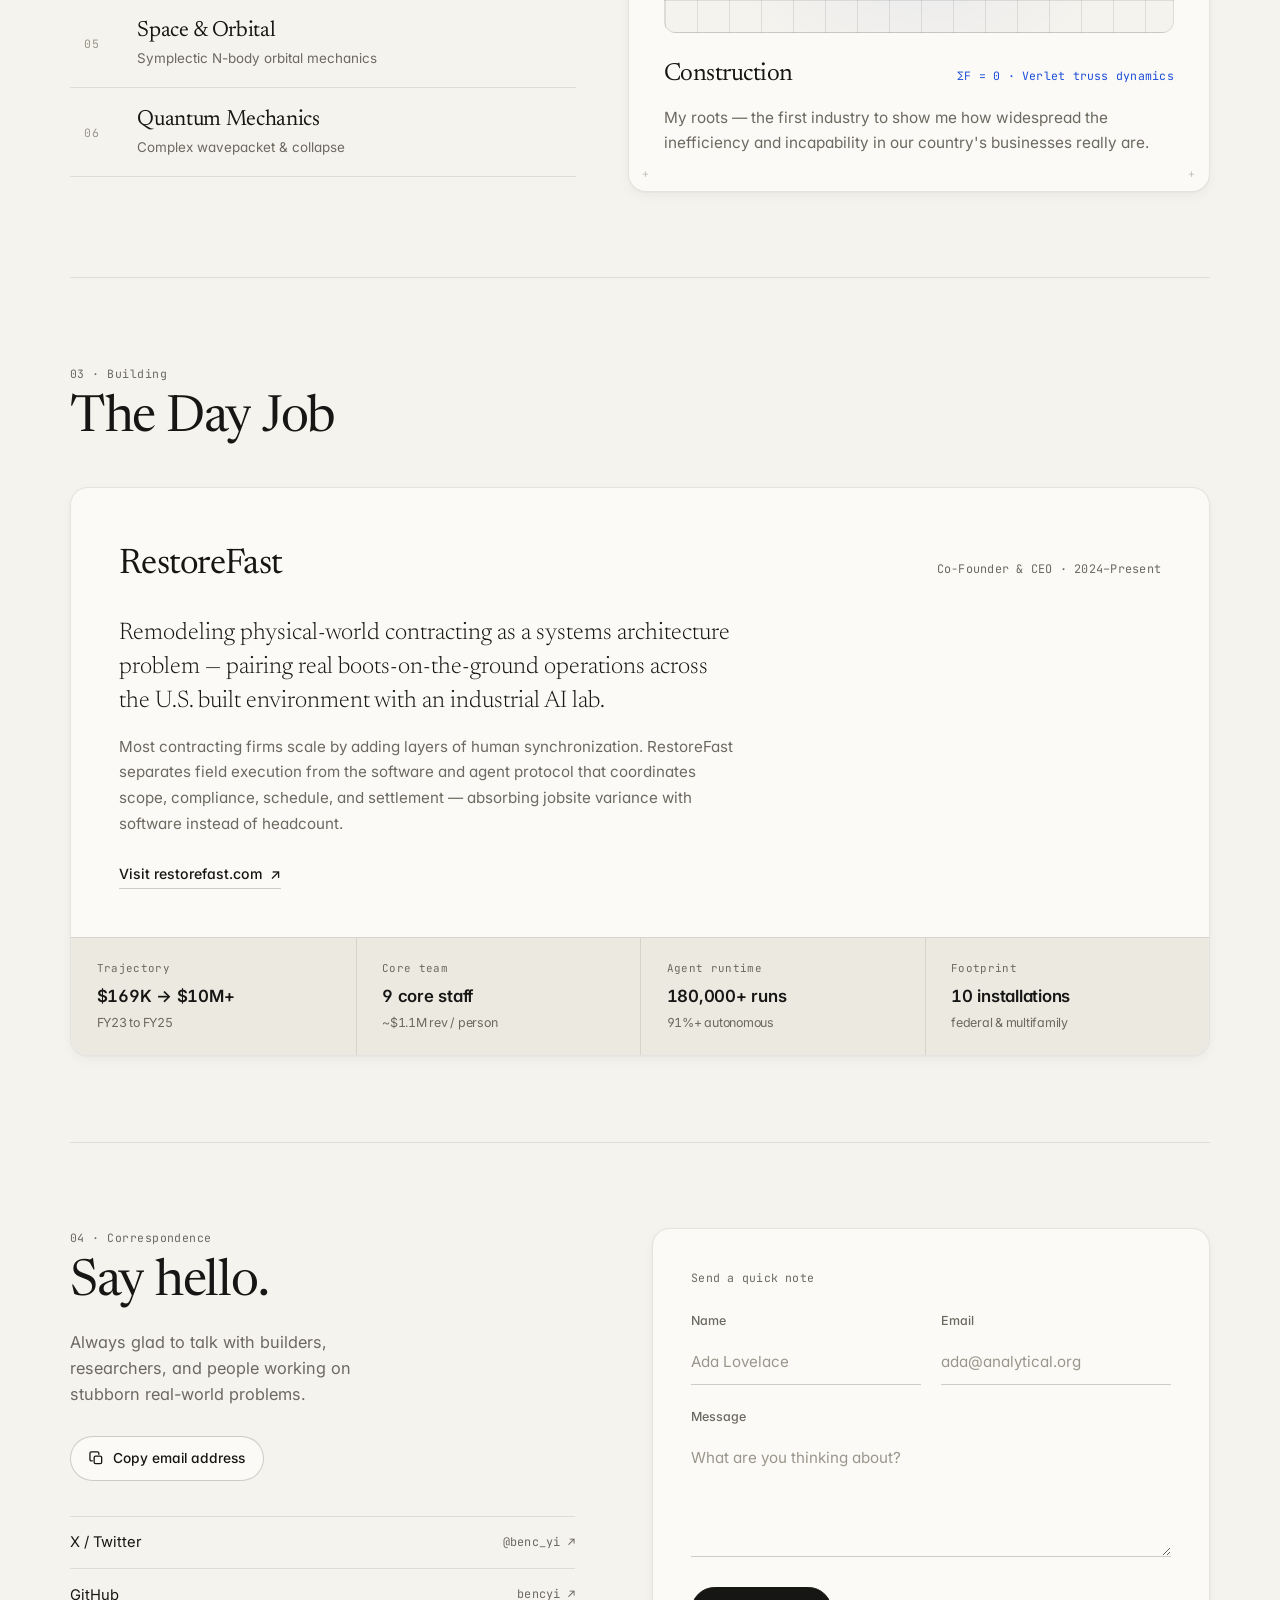
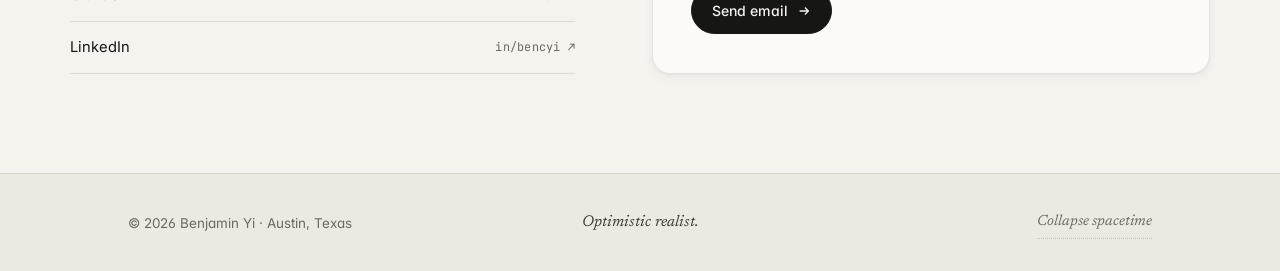
==== commit ac8ebc0c: "Refine hero, work, and contact copy and refresh OG card Co-authored-by: Cursor <cursoragent@cursor.c" ====
--- a/index.html
+++ b/index.html
@@ -75,7 +75,7 @@
         "familyName": "Yi",
         "url": "https://benyi.ai/",
         "image": "https://benyi.ai/og.png",
-        "description": "Optimistic realist in Austin, Texas — building systems where software meets the physical world, and writing about the physics of intelligence. Co-founder & CEO at RestoreFast.",
+        "description": "Optimistic realist in Austin, Texas — building systems where software meets the physical world. Co-founder & CEO at RestoreFast.",
         "jobTitle": "Co-Founder & CEO",
         "worksFor": { "@type": "Organization", "name": "RestoreFast", "url": "https://www.restorefast.com" },
         "alumniOf": { "@type": "CollegeOrUniversity", "name": "University of Maryland, College Park" },
@@ -164,7 +164,7 @@
 
         <p class="hero__statement hero-anim" style="--d: 260ms">
           Optimistic realist — building systems where software meets
-          <em>the physical world</em>, and writing about the physics of intelligence.
+          <em>the physical world</em>.
         </p>
 
         <div class="hero__foot hero-anim" style="--d: 390ms">
@@ -421,7 +421,7 @@
 
           <p class="work-plate__lead">
             Remodeling physical-world contracting as a systems architecture problem — pairing real
-            boots-on-the-ground operations across military housing with an industrial AI lab.
+            boots-on-the-ground operations across the U.S. built environment with an industrial AI lab.
           </p>
 
           <p class="work-plate__copy">
@@ -463,7 +463,7 @@
           <span class="kicker mono">04 · Correspondence</span>
           <h2 class="band__title kinetic-title">Say hello.</h2>
           <p class="contact-intro__copy">
-            Always glad to talk with builders, physicists, and people working on stubborn real-world problems.
+            Always glad to talk with builders, researchers, and people working on stubborn real-world problems.
           </p>
 
           <div class="contact-direct">
